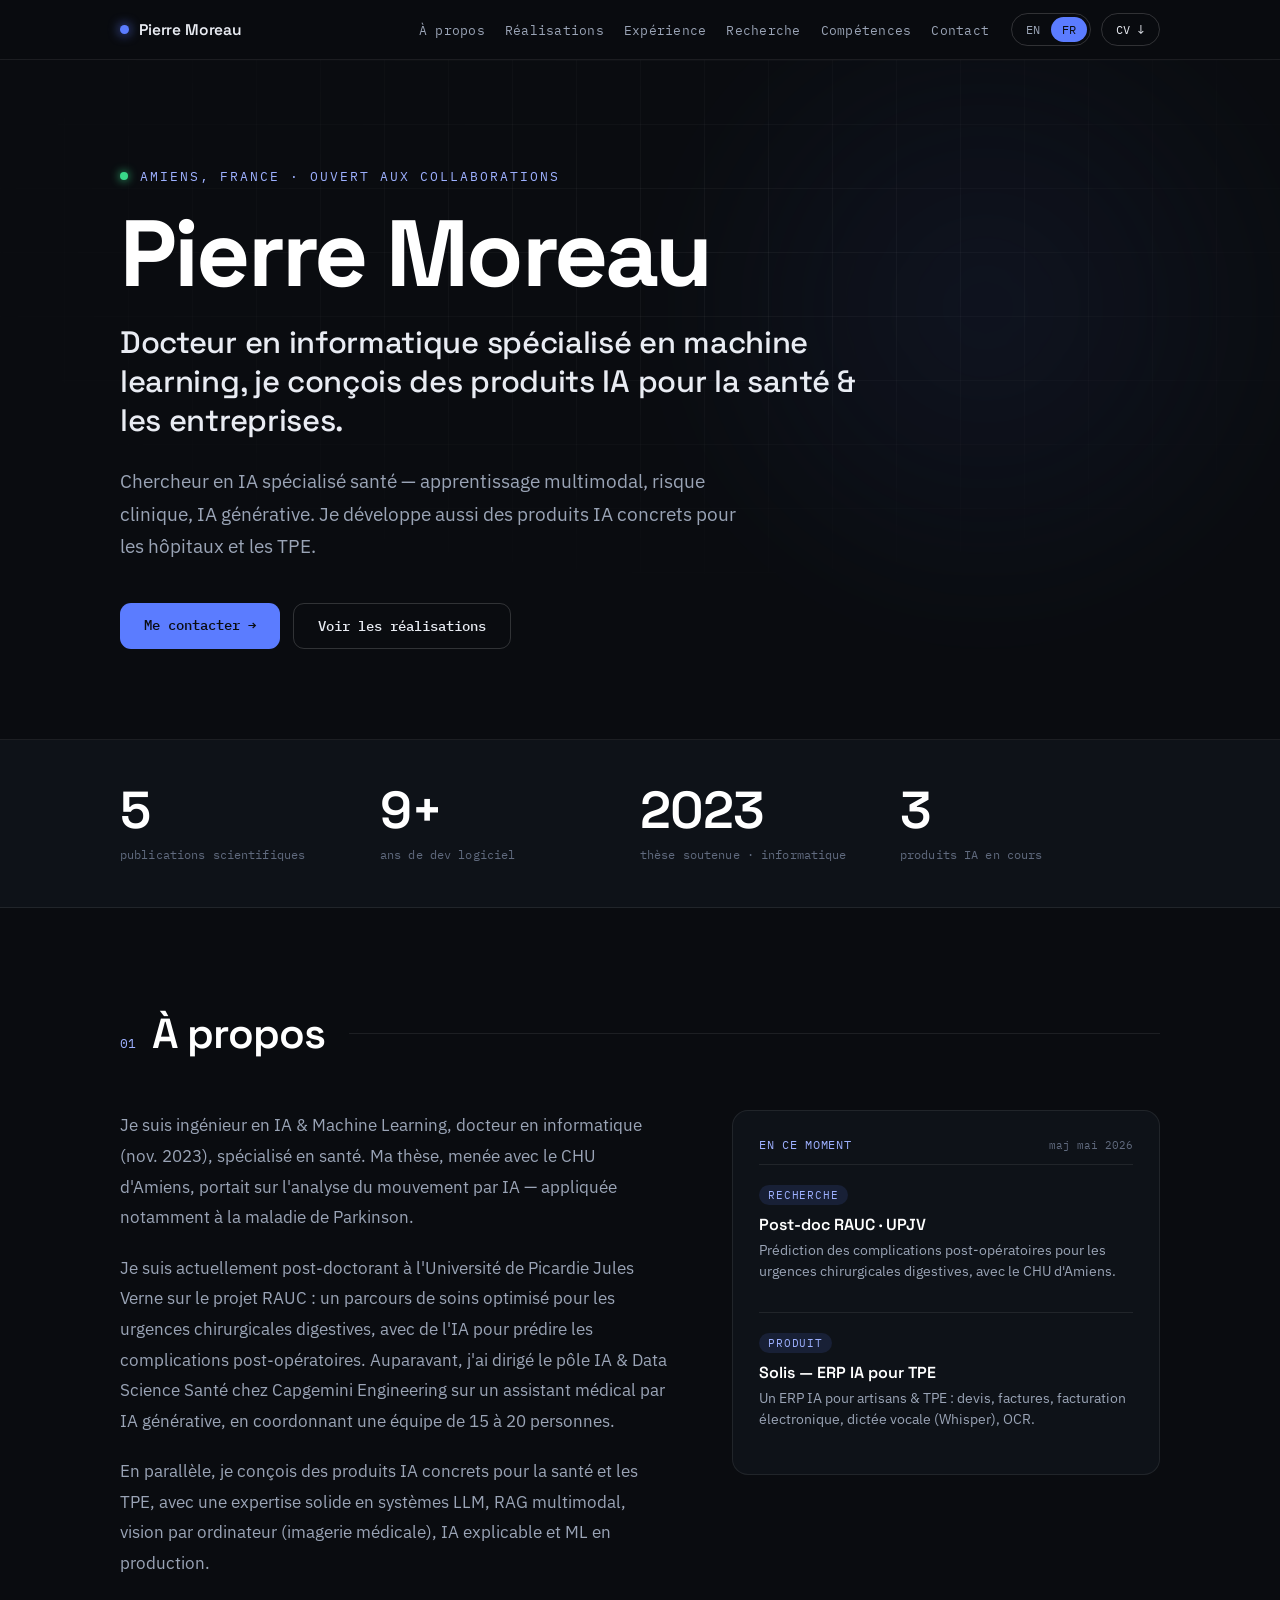
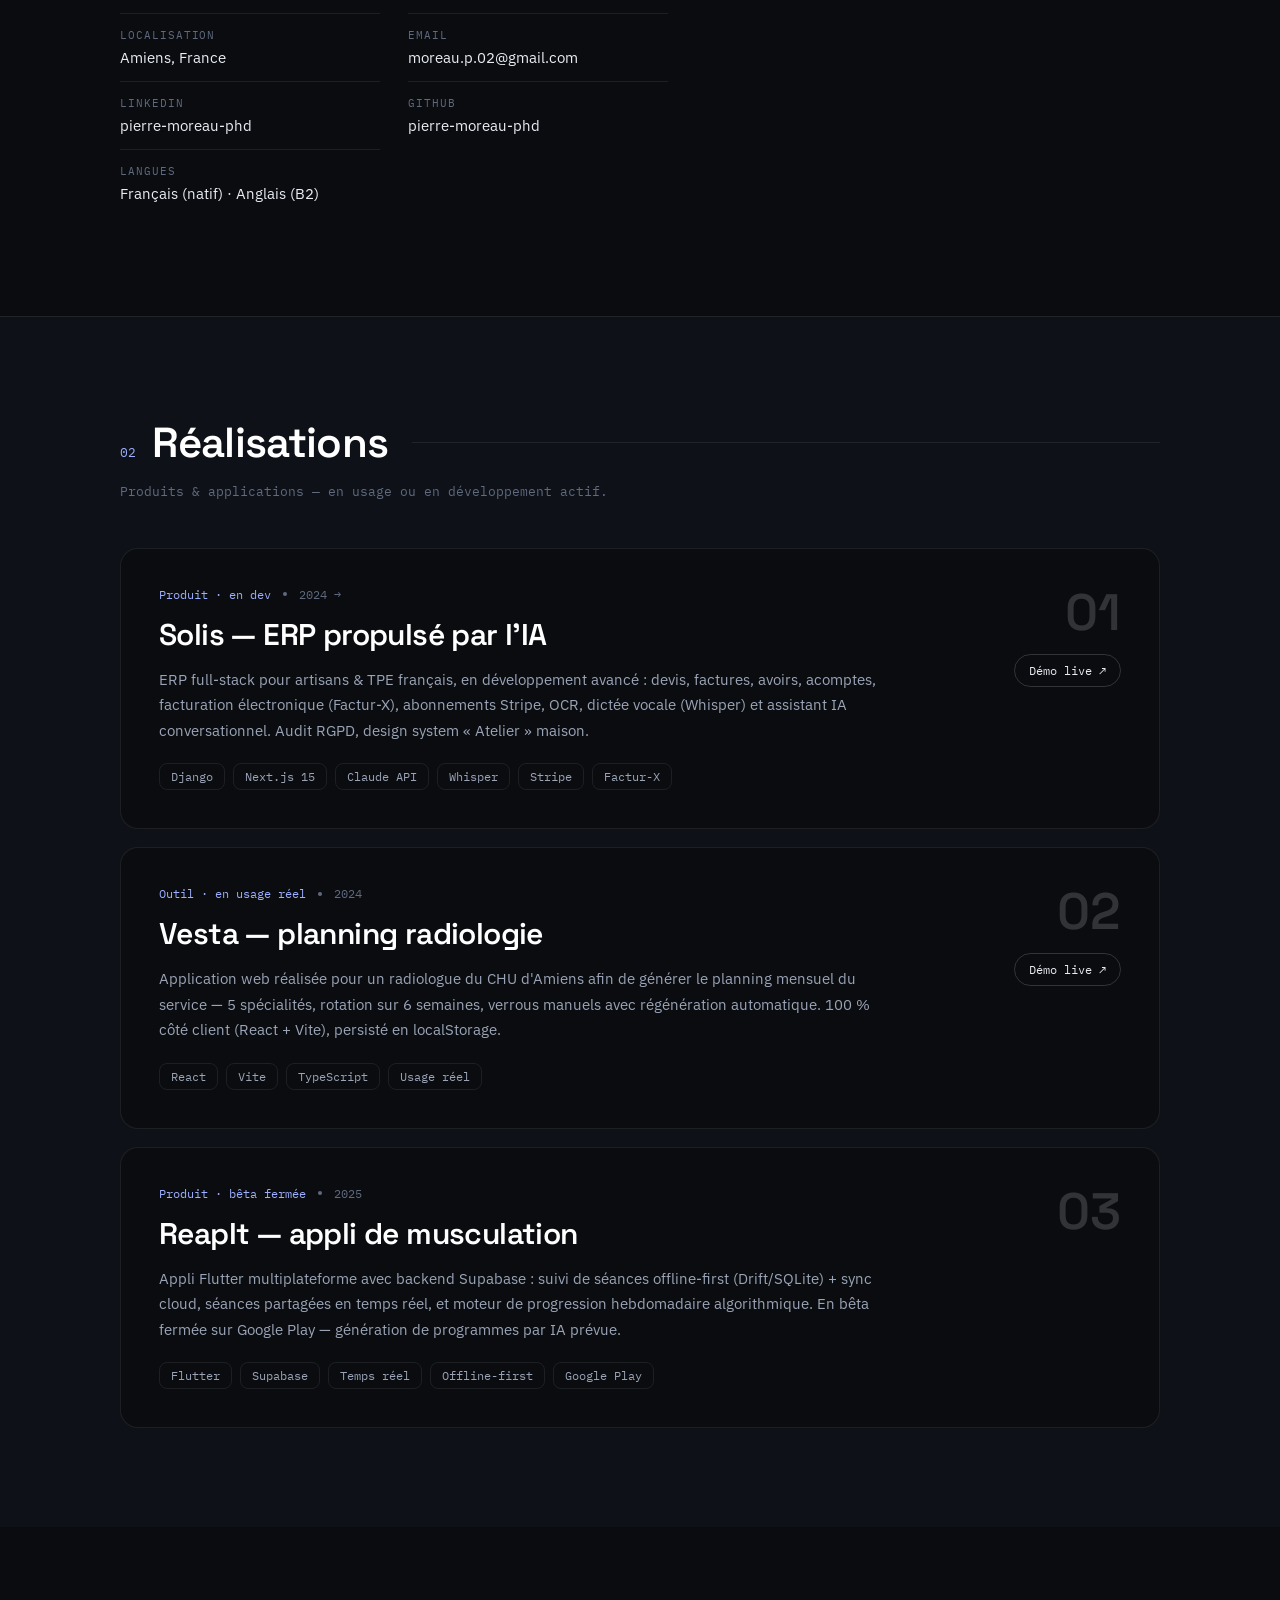
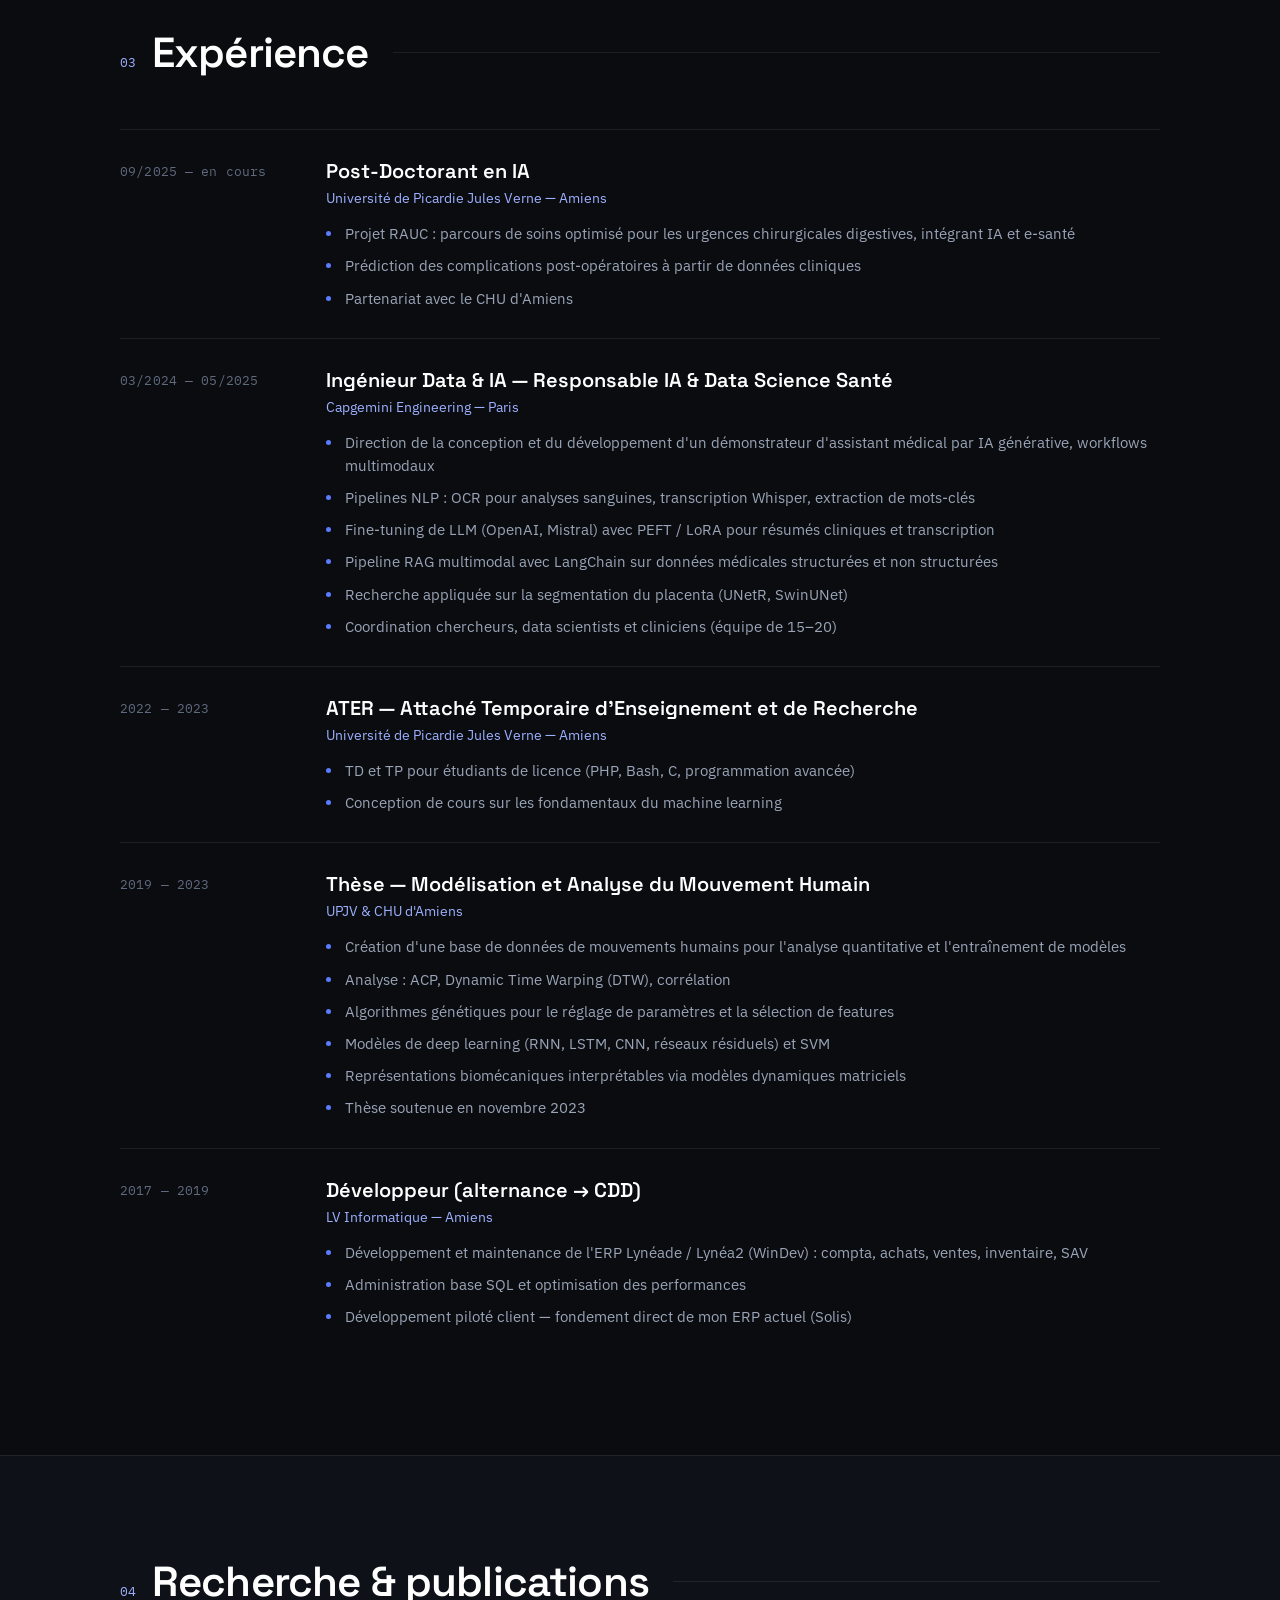
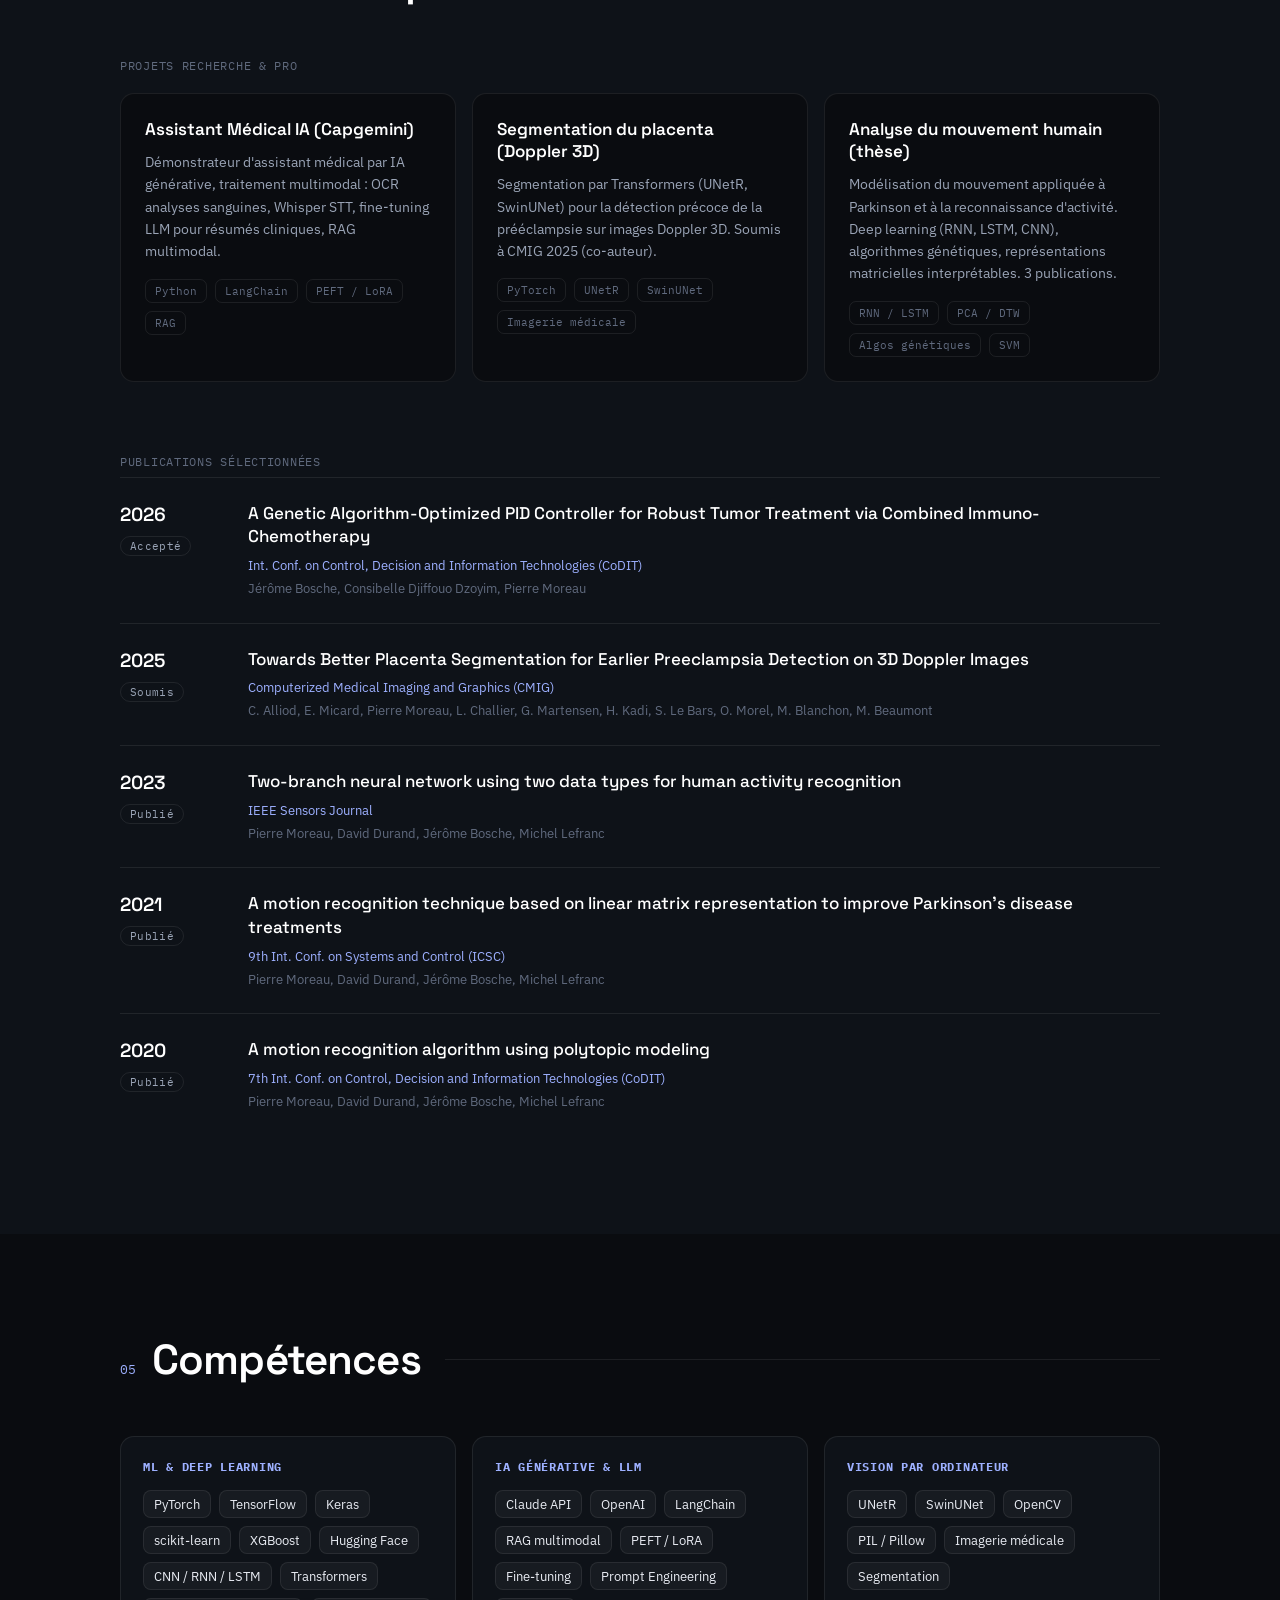
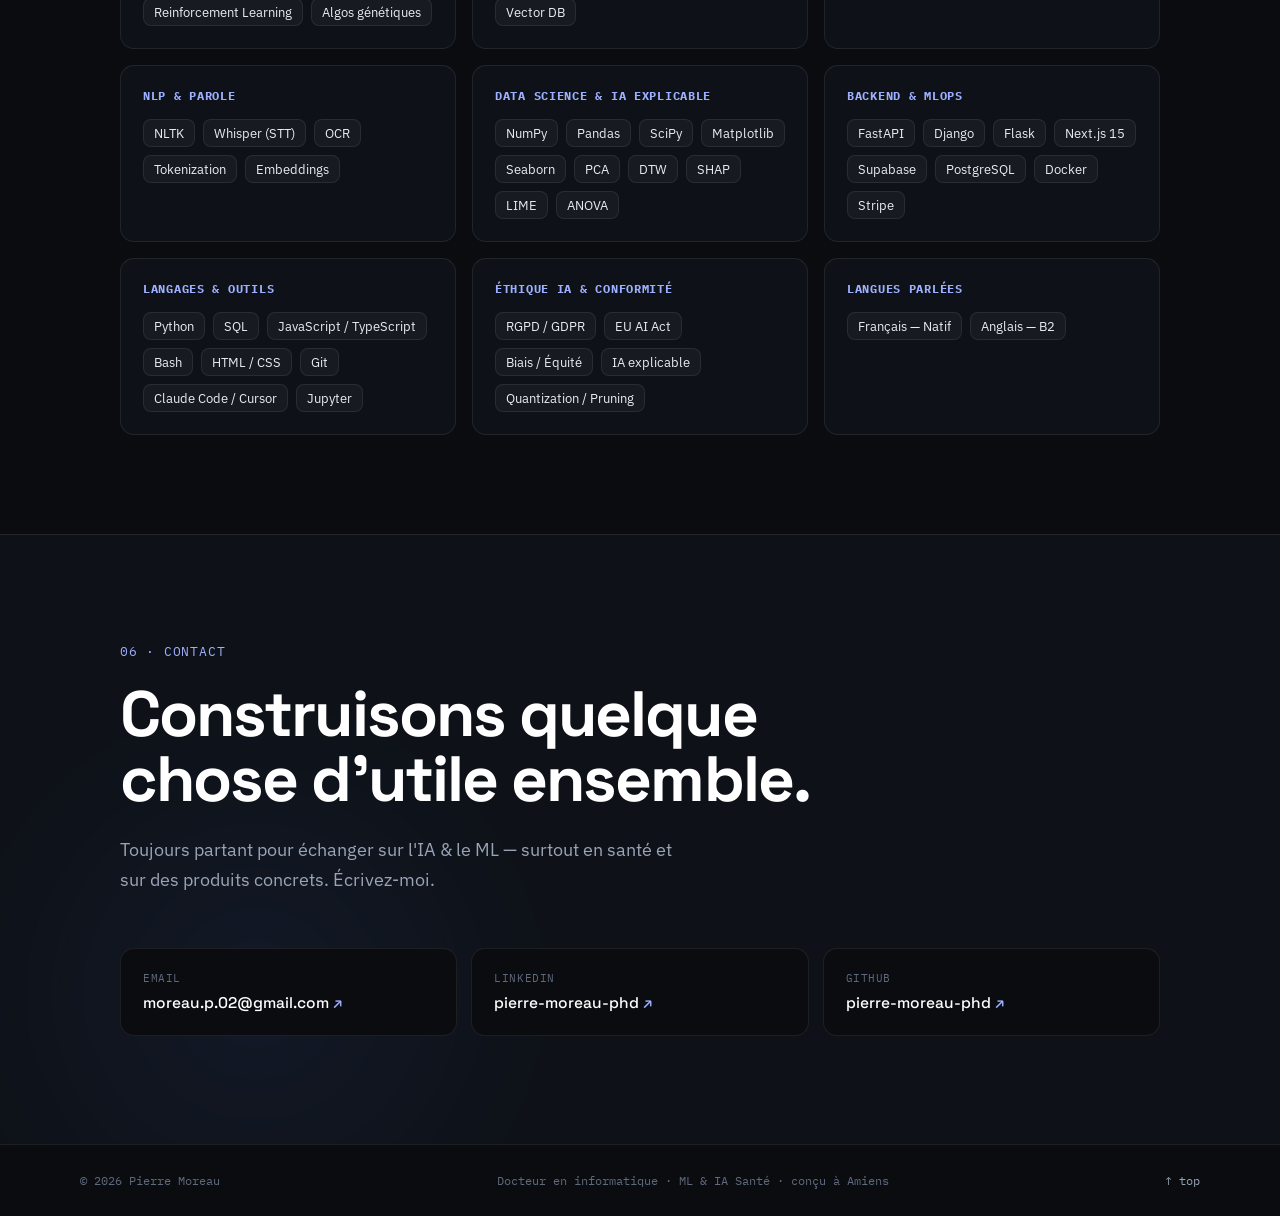
==== index-fr.html @ 06c0c7b8 "ReapIt : cadrage honnête (pas de LLM livré) + vraie stack - Site + CV : retrait de « génère des prog" ====
<!DOCTYPE html>
<html lang="fr">
<head>
  <meta charset="UTF-8">
  <meta name="viewport" content="width=device-width, initial-scale=1.0">
  <title>Pierre Moreau — Docteur en informatique (ML) · Ingénieur IA Santé</title>

  <!-- SEO -->
  <meta name="description" content="Docteur en informatique (2023) spécialisé en machine learning, chercheur IA orienté santé. Post-doc à l&#39;UPJV (projet RAUC) : IA générative, imagerie médicale, systèmes LLM/RAG pour la santé.">
  <meta name="author" content="Pierre Moreau">
  <meta name="keywords" content="Pierre Moreau, machine learning, ingénieur IA, IA santé, LLM, RAG, vision par ordinateur, imagerie médicale, Amiens">
  <meta name="robots" content="index, follow">
  <link rel="canonical" href="https://pierremoreau.myddns.me/index-fr.html">

  <!-- i18n alternates -->
  <link rel="alternate" hreflang="en" href="https://pierremoreau.myddns.me/index.html">
  <link rel="alternate" hreflang="fr" href="https://pierremoreau.myddns.me/index-fr.html">
  <link rel="alternate" hreflang="x-default" href="https://pierremoreau.myddns.me/">

  <!-- Schema.org Person -->
  <script type="application/ld+json">
{
  "@context": "https://schema.org",
  "@type": "Person",
  "name": "Pierre Moreau",
  "givenName": "Pierre",
  "familyName": "Moreau",
  "jobTitle": "Ingénieur IA Santé, Docteur en informatique spécialisé en Machine Learning",
  "description": "Chercheur IA, docteur en informatique spécialisé en machine learning et en santé. Post-doctorant à l'UPJV (projet RAUC).",
  "url": "https://pierremoreau.myddns.me/",
  "email": "mailto:moreau.p.02@gmail.com",
  "telephone": "+33611805832",
  "image": "https://pierremoreau.myddns.me/og-image.png",
  "address": {
    "@type": "PostalAddress",
    "addressLocality": "Amiens",
    "addressCountry": "FR"
  },
  "alumniOf": {
    "@type": "CollegeOrUniversity",
    "name": "Université de Picardie Jules Verne",
    "url": "https://www.u-picardie.fr/"
  },
  "worksFor": {
    "@type": "Organization",
    "name": "Université de Picardie Jules Verne"
  },
  "sameAs": [
    "https://www.linkedin.com/in/pierre-moreau-phd/",
    "https://github.com/pierre-moreau-phd"
  ],
  "knowsAbout": [
    "Machine Learning",
    "Deep Learning",
    "IA générative",
    "Large Language Models",
    "Retrieval-Augmented Generation",
    "IA santé",
    "Imagerie médicale",
    "Vision par ordinateur",
    "Whisper Speech-to-Text",
    "IA explicable"
  ],
  "knowsLanguage": [
    {
      "@type": "Language",
      "name": "Français",
      "alternateName": "fr"
    },
    {
      "@type": "Language",
      "name": "Anglais",
      "alternateName": "en"
    }
  ]
}
  </script>

  <!-- Open Graph -->
  <meta property="og:type" content="website">
  <meta property="og:url" content="https://pierremoreau.myddns.me/index-fr.html">
  <meta property="og:title" content="Pierre Moreau — Docteur en informatique (ML) · Ingénieur IA Santé">
  <meta property="og:description" content="Chercheur IA spécialisé en santé — apprentissage multimodal, IA générative et imagerie médicale.">
  <meta property="og:image" content="https://pierremoreau.myddns.me/og-image.png">
  <meta property="og:image:width" content="1200">
  <meta property="og:image:height" content="630">
  <meta property="og:image:alt" content="Pierre Moreau — Docteur en informatique (ML) · Ingénieur IA Santé">
  <meta property="og:locale" content="fr_FR">
  <meta property="og:locale:alternate" content="en_US">

  <!-- Twitter -->
  <meta name="twitter:card" content="summary_large_image">
  <meta name="twitter:title" content="Pierre Moreau — Docteur en informatique (ML) · Ingénieur IA Santé">
  <meta name="twitter:description" content="Chercheur IA spécialisé en santé — IA générative et imagerie médicale.">
  <meta name="twitter:image" content="https://pierremoreau.myddns.me/og-image.png">
  <meta name="twitter:image:alt" content="Pierre Moreau — Docteur en informatique (ML) · Ingénieur IA Santé">

  <!-- Theme color -->
  <meta name="theme-color" content="#0a0c10">

  <!-- Favicon -->
  <link rel="icon" type="image/svg+xml" href="favicon.svg">
  <link rel="icon" type="image/x-icon" href="favicon.ico">
  <link rel="apple-touch-icon" href="apple-touch-icon.png">

  <!-- Fonts -->
  <link rel="preconnect" href="https://fonts.googleapis.com">
  <link rel="preconnect" href="https://fonts.gstatic.com" crossorigin>
  <link href="https://fonts.googleapis.com/css2?family=Space+Grotesk:wght@500;600;700&family=IBM+Plex+Sans:wght@400;500;600&family=IBM+Plex+Mono:wght@400;500&display=swap" rel="stylesheet">

  <!-- Styles & script -->
  <link rel="stylesheet" href="styles.css">
  <script src="script.js" defer></script>
  <noscript><style>[data-reveal]{opacity:1;transform:none}</style></noscript>
</head>
<body>
<header class="site-header" id="top">
  <nav class="nav">
    <a href="#top" class="nav-brand"><span class="nav-dot" aria-hidden="true"></span>Pierre Moreau</a>
    <div class="nav-right">
      <div class="nav-links"><a href="#about" class="nav-link" data-nav="about">À propos</a><a href="#work" class="nav-link" data-nav="work">Réalisations</a><a href="#experience" class="nav-link" data-nav="experience">Expérience</a><a href="#research" class="nav-link" data-nav="research">Recherche</a><a href="#skills" class="nav-link" data-nav="skills">Compétences</a><a href="#contact" class="nav-link" data-nav="contact">Contact</a></div>
      <div class="nav-tools">
        <div class="lang-pill" role="group" aria-label="Language">
          <a class="lang-btn" href="index.html" hreflang="en">EN</a>
          <a class="lang-btn is-active" href="index-fr.html" hreflang="fr">FR</a>
        </div>
        <a class="cv-btn" href="Pierre_Moreau_CV_FR.pdf" download>CV <span aria-hidden="true">↓</span></a>
      </div>
    </div>
  </nav>
</header>

<section id="home" class="hero">
  <div class="hero-glow" aria-hidden="true"></div>
  <div class="grid-bg" aria-hidden="true"></div>
  <div class="hero-inner">
    <div class="hero-content">
      <div class="hero-status" data-reveal data-reveal-delay="0"><span class="status-dot" aria-hidden="true"></span>Amiens, France · ouvert aux collaborations</div>
      <h1 class="hero-name" data-reveal data-reveal-delay="70">Pierre Moreau</h1>
      <p class="hero-role" data-reveal data-reveal-delay="140">Docteur en informatique spécialisé en machine learning, je conçois des produits IA pour la santé &amp; les entreprises.</p>
      <p class="hero-tagline" data-reveal data-reveal-delay="210">Chercheur en IA spécialisé santé — apprentissage multimodal, risque clinique, IA générative. Je développe aussi des produits IA concrets pour les hôpitaux et les TPE.</p>
      <div class="hero-actions" data-reveal data-reveal-delay="280">
        <a href="#contact" class="btn-primary">Me contacter →</a>
        <a href="#work" class="btn-ghost">Voir les réalisations</a>
      </div>
    </div>
  </div>
</section>

<section class="metrics">
  <div class="metrics-inner">
    <div class="metric" data-reveal>
      <div class="metric-value" data-count="5">5</div>
      <div class="metric-label">publications scientifiques</div>
    </div><div class="metric" data-reveal>
      <div class="metric-value" data-count="9">9+</div>
      <div class="metric-label">ans de dev logiciel</div>
    </div><div class="metric" data-reveal>
      <div class="metric-value" data-count="2023">2023</div>
      <div class="metric-label">thèse soutenue · informatique</div>
    </div><div class="metric" data-reveal>
      <div class="metric-value" data-count="3">3</div>
      <div class="metric-label">produits IA en cours</div>
    </div>
  </div>
</section>

<section id="about" class="section">
  <div class="section-head" data-reveal>
    <span class="section-num">01</span>
    <h2 class="section-title">À propos</h2>
    <span class="section-rule" aria-hidden="true"></span>
  </div>
  <div class="about-cols">
    <div class="about-main">
      <div class="about-lead" data-reveal>
        <p>Je suis ingénieur en IA &amp; Machine Learning, docteur en informatique (nov. 2023), spécialisé en santé. Ma thèse, menée avec le CHU d&#39;Amiens, portait sur l&#39;analyse du mouvement par IA — appliquée notamment à la maladie de Parkinson.</p><p>Je suis actuellement post-doctorant à l&#39;Université de Picardie Jules Verne sur le projet RAUC : un parcours de soins optimisé pour les urgences chirurgicales digestives, avec de l&#39;IA pour prédire les complications post-opératoires. Auparavant, j&#39;ai dirigé le pôle IA &amp; Data Science Santé chez Capgemini Engineering sur un assistant médical par IA générative, en coordonnant une équipe de 15 à 20 personnes.</p><p>En parallèle, je conçois des produits IA concrets pour la santé et les TPE, avec une expertise solide en systèmes LLM, RAG multimodal, vision par ordinateur (imagerie médicale), IA explicable et ML en production.</p>
      </div>
      <div class="about-facts" data-reveal>
        <div class="fact"><div class="fact-k">Localisation</div><div class="fact-v">Amiens, France</div></div><div class="fact"><div class="fact-k">Email</div><div class="fact-v">moreau.p.02@gmail.com</div></div><div class="fact"><div class="fact-k">LinkedIn</div><div class="fact-v">pierre-moreau-phd</div></div><div class="fact"><div class="fact-k">GitHub</div><div class="fact-v">pierre-moreau-phd</div></div><div class="fact"><div class="fact-k">Langues</div><div class="fact-v">Français (natif) · Anglais (B2)</div></div>
      </div>
    </div>
    <div class="about-side" data-reveal>
      <div class="now-card">
        <div class="now-head">
          <span class="now-head-title">En ce moment</span>
          <span class="now-updated">maj mai 2026</span>
        </div>
        <div class="now-item">
          <span class="now-tag">recherche</span>
          <div class="now-item-title">Post-doc RAUC · UPJV</div>
          <div class="now-desc">Prédiction des complications post-opératoires pour les urgences chirurgicales digestives, avec le CHU d&#39;Amiens.</div>
        </div><div class="now-item">
          <span class="now-tag">produit</span>
          <div class="now-item-title">Solis — ERP IA pour TPE</div>
          <div class="now-desc">Un ERP IA pour artisans &amp; TPE : devis, factures, facturation électronique, dictée vocale (Whisper), OCR.</div>
        </div>
      </div>
    </div>
  </div>
</section>

<div class="band">
  <section id="work" class="section">
    <div class="section-head tight" data-reveal>
    <span class="section-num">02</span>
    <h2 class="section-title">Réalisations</h2>
    <span class="section-rule" aria-hidden="true"></span>
  </div>
    <p class="section-sub" data-reveal>Produits &amp; applications — en usage ou en développement actif.</p>
    <div class="work-list">
      <article class="work-card" data-reveal>
        <div class="work-card-row">
          <div class="work-card-main">
            <div class="work-meta">
              <span class="work-kind">Produit · en dev</span>
              <span class="dot-sep" aria-hidden="true"></span>
              <span class="work-year">2024 →</span>
            </div>
            <h3 class="work-name">Solis — ERP propulsé par l&#39;IA</h3>
            <p class="work-desc">ERP full-stack pour artisans &amp; TPE français, en développement avancé : devis, factures, avoirs, acomptes, facturation électronique (Factur-X), abonnements Stripe, OCR, dictée vocale (Whisper) et assistant IA conversationnel. Audit RGPD, design system « Atelier » maison.</p>
            <div class="tags"><span class="tag">Django</span><span class="tag">Next.js 15</span><span class="tag">Claude API</span><span class="tag">Whisper</span><span class="tag">Stripe</span><span class="tag">Factur-X</span></div>
          </div>
          <div class="work-card-side">
            <span class="work-no" aria-hidden="true">01</span>
            <a class="link-pill" href="https://noovate.ddns.net/" target="_blank" rel="noopener">Démo live ↗</a>
          </div>
        </div>
      </article><article class="work-card" data-reveal>
        <div class="work-card-row">
          <div class="work-card-main">
            <div class="work-meta">
              <span class="work-kind">Outil · en usage réel</span>
              <span class="dot-sep" aria-hidden="true"></span>
              <span class="work-year">2024</span>
            </div>
            <h3 class="work-name">Vesta — planning radiologie</h3>
            <p class="work-desc">Application web réalisée pour un radiologue du CHU d&#39;Amiens afin de générer le planning mensuel du service — 5 spécialités, rotation sur 6 semaines, verrous manuels avec régénération automatique. 100 % côté client (React + Vite), persisté en localStorage.</p>
            <div class="tags"><span class="tag">React</span><span class="tag">Vite</span><span class="tag">TypeScript</span><span class="tag">Usage réel</span></div>
          </div>
          <div class="work-card-side">
            <span class="work-no" aria-hidden="true">02</span>
            <a class="link-pill" href="https://pierre-moreau-phd.github.io/Vesta/" target="_blank" rel="noopener">Démo live ↗</a>
          </div>
        </div>
      </article><article class="work-card" data-reveal>
        <div class="work-card-row">
          <div class="work-card-main">
            <div class="work-meta">
              <span class="work-kind">Produit · bêta fermée</span>
              <span class="dot-sep" aria-hidden="true"></span>
              <span class="work-year">2025</span>
            </div>
            <h3 class="work-name">ReapIt — appli de musculation</h3>
            <p class="work-desc">Appli Flutter multiplateforme avec backend Supabase : suivi de séances offline-first (Drift/SQLite) + sync cloud, séances partagées en temps réel, et moteur de progression hebdomadaire algorithmique. En bêta fermée sur Google Play — génération de programmes par IA prévue.</p>
            <div class="tags"><span class="tag">Flutter</span><span class="tag">Supabase</span><span class="tag">Temps réel</span><span class="tag">Offline-first</span><span class="tag">Google Play</span></div>
          </div>
          <div class="work-card-side">
            <span class="work-no" aria-hidden="true">03</span>
            
          </div>
        </div>
      </article>
    </div>
  </section>
</div>

<section id="experience" class="section">
  <div class="section-head" data-reveal>
    <span class="section-num">03</span>
    <h2 class="section-title">Expérience</h2>
    <span class="section-rule" aria-hidden="true"></span>
  </div>
  <div class="exp-row" data-reveal>
    <div class="exp-date">09/2025 — en cours</div>
    <div>
      <h3 class="exp-role">Post-Doctorant en IA</h3>
      <div class="exp-org">Université de Picardie Jules Verne — Amiens</div>
      <ul class="exp-bullets"><li>Projet RAUC : parcours de soins optimisé pour les urgences chirurgicales digestives, intégrant IA et e-santé</li><li>Prédiction des complications post-opératoires à partir de données cliniques</li><li>Partenariat avec le CHU d&#39;Amiens</li></ul>
    </div>
  </div><div class="exp-row" data-reveal>
    <div class="exp-date">03/2024 — 05/2025</div>
    <div>
      <h3 class="exp-role">Ingénieur Data &amp; IA — Responsable IA &amp; Data Science Santé</h3>
      <div class="exp-org">Capgemini Engineering — Paris</div>
      <ul class="exp-bullets"><li>Direction de la conception et du développement d&#39;un démonstrateur d&#39;assistant médical par IA générative, workflows multimodaux</li><li>Pipelines NLP : OCR pour analyses sanguines, transcription Whisper, extraction de mots-clés</li><li>Fine-tuning de LLM (OpenAI, Mistral) avec PEFT / LoRA pour résumés cliniques et transcription</li><li>Pipeline RAG multimodal avec LangChain sur données médicales structurées et non structurées</li><li>Recherche appliquée sur la segmentation du placenta (UNetR, SwinUNet)</li><li>Coordination chercheurs, data scientists et cliniciens (équipe de 15–20)</li></ul>
    </div>
  </div><div class="exp-row" data-reveal>
    <div class="exp-date">2022 — 2023</div>
    <div>
      <h3 class="exp-role">ATER — Attaché Temporaire d&#39;Enseignement et de Recherche</h3>
      <div class="exp-org">Université de Picardie Jules Verne — Amiens</div>
      <ul class="exp-bullets"><li>TD et TP pour étudiants de licence (PHP, Bash, C, programmation avancée)</li><li>Conception de cours sur les fondamentaux du machine learning</li></ul>
    </div>
  </div><div class="exp-row" data-reveal>
    <div class="exp-date">2019 — 2023</div>
    <div>
      <h3 class="exp-role">Thèse — Modélisation et Analyse du Mouvement Humain</h3>
      <div class="exp-org">UPJV &amp; CHU d&#39;Amiens</div>
      <ul class="exp-bullets"><li>Création d&#39;une base de données de mouvements humains pour l&#39;analyse quantitative et l&#39;entraînement de modèles</li><li>Analyse : ACP, Dynamic Time Warping (DTW), corrélation</li><li>Algorithmes génétiques pour le réglage de paramètres et la sélection de features</li><li>Modèles de deep learning (RNN, LSTM, CNN, réseaux résiduels) et SVM</li><li>Représentations biomécaniques interprétables via modèles dynamiques matriciels</li><li>Thèse soutenue en novembre 2023</li></ul>
    </div>
  </div><div class="exp-row" data-reveal>
    <div class="exp-date">2017 — 2019</div>
    <div>
      <h3 class="exp-role">Développeur (alternance → CDD)</h3>
      <div class="exp-org">LV Informatique — Amiens</div>
      <ul class="exp-bullets"><li>Développement et maintenance de l&#39;ERP Lynéade / Lynéa2 (WinDev) : compta, achats, ventes, inventaire, SAV</li><li>Administration base SQL et optimisation des performances</li><li>Développement piloté client — fondement direct de mon ERP actuel (Solis)</li></ul>
    </div>
  </div>
</section>

<div class="band">
  <section id="research" class="section">
    <div class="section-head" data-reveal>
    <span class="section-num">04</span>
    <h2 class="section-title">Recherche &amp; publications</h2>
    <span class="section-rule" aria-hidden="true"></span>
  </div>
    <div class="subhead" data-reveal>Projets recherche &amp; pro</div>
    <div class="proj-grid">
      <article class="proj-card" data-reveal>
        <h3 class="proj-name">Assistant Médical IA (Capgemini)</h3>
        <p class="proj-desc">Démonstrateur d&#39;assistant médical par IA générative, traitement multimodal : OCR analyses sanguines, Whisper STT, fine-tuning LLM pour résumés cliniques, RAG multimodal.</p>
        <div class="tags"><span class="tag sm">Python</span><span class="tag sm">LangChain</span><span class="tag sm">PEFT / LoRA</span><span class="tag sm">RAG</span></div>
      </article><article class="proj-card" data-reveal>
        <h3 class="proj-name">Segmentation du placenta (Doppler 3D)</h3>
        <p class="proj-desc">Segmentation par Transformers (UNetR, SwinUNet) pour la détection précoce de la prééclampsie sur images Doppler 3D. Soumis à CMIG 2025 (co-auteur).</p>
        <div class="tags"><span class="tag sm">PyTorch</span><span class="tag sm">UNetR</span><span class="tag sm">SwinUNet</span><span class="tag sm">Imagerie médicale</span></div>
      </article><article class="proj-card" data-reveal>
        <h3 class="proj-name">Analyse du mouvement humain (thèse)</h3>
        <p class="proj-desc">Modélisation du mouvement appliquée à Parkinson et à la reconnaissance d&#39;activité. Deep learning (RNN, LSTM, CNN), algorithmes génétiques, représentations matricielles interprétables. 3 publications.</p>
        <div class="tags"><span class="tag sm">RNN / LSTM</span><span class="tag sm">PCA / DTW</span><span class="tag sm">Algos génétiques</span><span class="tag sm">SVM</span></div>
      </article>
    </div>
    <div class="subhead pubs" data-reveal>Publications sélectionnées</div>
    <article class="pub-row" data-reveal>
      <div class="pub-meta">
        <span class="pub-year">2026</span>
        <span class="pub-status">Accepté</span>
      </div>
      <div>
        <h3 class="pub-title">A Genetic Algorithm-Optimized PID Controller for Robust Tumor Treatment via Combined Immuno-Chemotherapy</h3>
        <div class="pub-venue">Int. Conf. on Control, Decision and Information Technologies (CoDIT)</div>
        <div class="pub-authors">Jérôme Bosche, Consibelle Djiffouo Dzoyim, Pierre Moreau</div>
      </div>
    </article><article class="pub-row" data-reveal>
      <div class="pub-meta">
        <span class="pub-year">2025</span>
        <span class="pub-status">Soumis</span>
      </div>
      <div>
        <h3 class="pub-title">Towards Better Placenta Segmentation for Earlier Preeclampsia Detection on 3D Doppler Images</h3>
        <div class="pub-venue">Computerized Medical Imaging and Graphics (CMIG)</div>
        <div class="pub-authors">C. Alliod, E. Micard, Pierre Moreau, L. Challier, G. Martensen, H. Kadi, S. Le Bars, O. Morel, M. Blanchon, M. Beaumont</div>
      </div>
    </article><article class="pub-row" data-reveal>
      <div class="pub-meta">
        <span class="pub-year">2023</span>
        <span class="pub-status">Publié</span>
      </div>
      <div>
        <h3 class="pub-title">Two-branch neural network using two data types for human activity recognition</h3>
        <div class="pub-venue">IEEE Sensors Journal</div>
        <div class="pub-authors">Pierre Moreau, David Durand, Jérôme Bosche, Michel Lefranc</div>
      </div>
    </article><article class="pub-row" data-reveal>
      <div class="pub-meta">
        <span class="pub-year">2021</span>
        <span class="pub-status">Publié</span>
      </div>
      <div>
        <h3 class="pub-title">A motion recognition technique based on linear matrix representation to improve Parkinson&#39;s disease treatments</h3>
        <div class="pub-venue">9th Int. Conf. on Systems and Control (ICSC)</div>
        <div class="pub-authors">Pierre Moreau, David Durand, Jérôme Bosche, Michel Lefranc</div>
      </div>
    </article><article class="pub-row" data-reveal>
      <div class="pub-meta">
        <span class="pub-year">2020</span>
        <span class="pub-status">Publié</span>
      </div>
      <div>
        <h3 class="pub-title">A motion recognition algorithm using polytopic modeling</h3>
        <div class="pub-venue">7th Int. Conf. on Control, Decision and Information Technologies (CoDIT)</div>
        <div class="pub-authors">Pierre Moreau, David Durand, Jérôme Bosche, Michel Lefranc</div>
      </div>
    </article>
  </section>
</div>

<section id="skills" class="section">
  <div class="section-head" data-reveal>
    <span class="section-num">05</span>
    <h2 class="section-title">Compétences</h2>
    <span class="section-rule" aria-hidden="true"></span>
  </div>
  <div class="skills-grid">
    <div class="skill-group" data-reveal>
      <h3 class="skill-label">ML &amp; Deep Learning</h3>
      <div class="chips"><span class="chip">PyTorch</span><span class="chip">TensorFlow</span><span class="chip">Keras</span><span class="chip">scikit-learn</span><span class="chip">XGBoost</span><span class="chip">Hugging Face</span><span class="chip">CNN / RNN / LSTM</span><span class="chip">Transformers</span><span class="chip">Reinforcement Learning</span><span class="chip">Algos génétiques</span></div>
    </div><div class="skill-group" data-reveal>
      <h3 class="skill-label">IA générative &amp; LLM</h3>
      <div class="chips"><span class="chip">Claude API</span><span class="chip">OpenAI</span><span class="chip">LangChain</span><span class="chip">RAG multimodal</span><span class="chip">PEFT / LoRA</span><span class="chip">Fine-tuning</span><span class="chip">Prompt Engineering</span><span class="chip">Vector DB</span></div>
    </div><div class="skill-group" data-reveal>
      <h3 class="skill-label">Vision par ordinateur</h3>
      <div class="chips"><span class="chip">UNetR</span><span class="chip">SwinUNet</span><span class="chip">OpenCV</span><span class="chip">PIL / Pillow</span><span class="chip">Imagerie médicale</span><span class="chip">Segmentation</span></div>
    </div><div class="skill-group" data-reveal>
      <h3 class="skill-label">NLP &amp; Parole</h3>
      <div class="chips"><span class="chip">NLTK</span><span class="chip">Whisper (STT)</span><span class="chip">OCR</span><span class="chip">Tokenization</span><span class="chip">Embeddings</span></div>
    </div><div class="skill-group" data-reveal>
      <h3 class="skill-label">Data Science &amp; IA explicable</h3>
      <div class="chips"><span class="chip">NumPy</span><span class="chip">Pandas</span><span class="chip">SciPy</span><span class="chip">Matplotlib</span><span class="chip">Seaborn</span><span class="chip">PCA</span><span class="chip">DTW</span><span class="chip">SHAP</span><span class="chip">LIME</span><span class="chip">ANOVA</span></div>
    </div><div class="skill-group" data-reveal>
      <h3 class="skill-label">Backend &amp; MLOps</h3>
      <div class="chips"><span class="chip">FastAPI</span><span class="chip">Django</span><span class="chip">Flask</span><span class="chip">Next.js 15</span><span class="chip">Supabase</span><span class="chip">PostgreSQL</span><span class="chip">Docker</span><span class="chip">Stripe</span></div>
    </div><div class="skill-group" data-reveal>
      <h3 class="skill-label">Langages &amp; Outils</h3>
      <div class="chips"><span class="chip">Python</span><span class="chip">SQL</span><span class="chip">JavaScript / TypeScript</span><span class="chip">Bash</span><span class="chip">HTML / CSS</span><span class="chip">Git</span><span class="chip">Claude Code / Cursor</span><span class="chip">Jupyter</span></div>
    </div><div class="skill-group" data-reveal>
      <h3 class="skill-label">Éthique IA &amp; Conformité</h3>
      <div class="chips"><span class="chip">RGPD / GDPR</span><span class="chip">EU AI Act</span><span class="chip">Biais / Équité</span><span class="chip">IA explicable</span><span class="chip">Quantization / Pruning</span></div>
    </div><div class="skill-group" data-reveal>
      <h3 class="skill-label">Langues parlées</h3>
      <div class="chips"><span class="chip">Français — Natif</span><span class="chip">Anglais — B2</span></div>
    </div>
  </div>
</section>

<section id="contact" class="contact">
  <div class="contact-glow" aria-hidden="true"></div>
  <div class="contact-inner">
    <div class="contact-eyebrow" data-reveal>06 · Contact</div>
    <h2 class="contact-big" data-reveal>Construisons quelque chose d&#39;utile ensemble.</h2>
    <p class="contact-lead" data-reveal>Toujours partant pour échanger sur l&#39;IA &amp; le ML — surtout en santé et sur des produits concrets. Écrivez-moi.</p>
    <div class="contact-grid">
      <a class="contact-card" data-reveal href="mailto:moreau.p.02@gmail.com">
        <span class="contact-card-label">Email</span>
        <span class="contact-card-value">moreau.p.02@gmail.com <span aria-hidden="true">↗</span></span>
      </a><a class="contact-card" data-reveal href="https://www.linkedin.com/in/pierre-moreau-phd/" target="_blank" rel="noopener">
        <span class="contact-card-label">LinkedIn</span>
        <span class="contact-card-value">pierre-moreau-phd <span aria-hidden="true">↗</span></span>
      </a><a class="contact-card" data-reveal href="https://github.com/pierre-moreau-phd" target="_blank" rel="noopener">
        <span class="contact-card-label">GitHub</span>
        <span class="contact-card-value">pierre-moreau-phd <span aria-hidden="true">↗</span></span>
      </a>
    </div>
  </div>
</section>

<footer class="site-footer">
  <div class="footer-inner">
    <span class="footer-item">© 2026 Pierre Moreau</span>
    <span class="footer-item">Docteur en informatique · ML &amp; IA Santé · conçu à Amiens</span>
    <a href="#top" class="footer-top">↑ top</a>
  </div>
</footer>
</body>
</html>
---- styles.css ----
/* ============================================================
   Pierre Moreau — portfolio (dark editorial design)
   Le contenu est généré par build.js. Éditer build.js puis
   lancer `node build.js` pour régénérer index.html / index-fr.html.
   ============================================================ */

:root {
  --bg: #0a0c10;
  --bg-1: #0e1218;
  --bg-2: #141a26;
  --line: rgba(255, 255, 255, .08);
  --line-2: rgba(255, 255, 255, .16);
  --tx: #e9ecf3;
  --tx-dim: #9aa4b6;
  --tx-mute: #606a7e;
  --accent: #5b7cff;
  --accent-2: #9db0ff;
  --accent-soft: rgba(91, 124, 255, .13);
  --glow-op: .55;
  --maxw: 1120px;
  --mono: 'IBM Plex Mono', ui-monospace, monospace;
  --sans: 'IBM Plex Sans', system-ui, sans-serif;
  --disp: 'Space Grotesk', 'IBM Plex Sans', sans-serif;
}

* { box-sizing: border-box; }
html { scroll-behavior: smooth; }

body {
  margin: 0;
  background: var(--bg);
  color: var(--tx);
  font-family: var(--sans);
  min-height: 100vh;
  position: relative;
  -webkit-font-smoothing: antialiased;
  text-rendering: optimizeLegibility;
}

::selection { background: rgba(91, 124, 255, .32); color: #fff; }

a { color: var(--accent-2); text-decoration: none; }
a:hover { color: #c9d3ff; }

::-webkit-scrollbar { width: 10px; height: 10px; }
::-webkit-scrollbar-thumb { background: #232b3a; border-radius: 8px; }
::-webkit-scrollbar-thumb:hover { background: #2e384a; }
::-webkit-scrollbar-track { background: var(--bg); }

@keyframes drift {
  0%, 100% { transform: translate(0, 0) scale(1); }
  50% { transform: translate(-4%, 3%) scale(1.1); }
}
@keyframes hero-sweep {
  0%   { transform: translateX(-130%) skewX(-14deg); opacity: 0; }
  12%  { opacity: 1; }
  88%  { opacity: 1; }
  100% { transform: translateX(320%) skewX(-14deg); opacity: 0; }
}

/* --- shared helpers --- */
.dot-sep { width: 4px; height: 4px; border-radius: 50%; background: var(--tx-mute); }

/* ============================================================
   Header / nav
   ============================================================ */
.site-header {
  position: sticky;
  top: 0;
  z-index: 50;
  background: rgba(10, 12, 16, .72);
  backdrop-filter: blur(14px);
  -webkit-backdrop-filter: blur(14px);
  border-bottom: 1px solid var(--line);
}
.nav {
  max-width: var(--maxw);
  margin-inline: auto;
  padding: 13px clamp(18px, 4vw, 40px);
  display: flex;
  align-items: center;
  justify-content: space-between;
  gap: 18px;
  flex-wrap: wrap;
}
.nav-brand {
  display: flex;
  align-items: center;
  gap: 10px;
  color: var(--tx);
  font-family: var(--disp);
  font-weight: 600;
  font-size: 15.5px;
  letter-spacing: -.01em;
}
.nav-brand:hover { color: var(--tx); }
.nav-dot {
  width: 9px; height: 9px;
  border-radius: 50%;
  background: var(--accent);
  box-shadow: 0 0 12px var(--accent);
}
.nav-right { display: flex; align-items: center; gap: clamp(12px, 2vw, 22px); flex-wrap: wrap; }
.nav-links { display: flex; align-items: center; gap: clamp(12px, 1.8vw, 20px); flex-wrap: wrap; }
.nav-link {
  font-family: var(--mono);
  font-size: 12.5px;
  letter-spacing: .02em;
  padding: 6px 0;
  white-space: nowrap;
  cursor: pointer;
  color: var(--tx-dim);
  transition: opacity .2s, color .2s;
}
.nav-link:hover { opacity: .65; color: var(--tx-dim); }
.nav-link.is-active { color: #fff; }

.nav-tools { display: flex; align-items: center; gap: 10px; }
.lang-pill {
  display: flex;
  border: 1px solid var(--line-2);
  border-radius: 999px;
  padding: 3px;
}
.lang-btn {
  font-family: var(--mono);
  font-size: 11.5px;
  padding: 5px 11px;
  border: 0;
  background: transparent;
  color: var(--tx-dim);
  border-radius: 999px;
  cursor: pointer;
  transition: opacity .2s;
}
.lang-btn:hover { opacity: .7; color: var(--tx-dim); }
.lang-btn.is-active { background: var(--accent); color: #0a0c10; }
.lang-btn.is-active:hover { color: #0a0c10; opacity: 1; }

.cv-btn {
  font-family: var(--mono);
  font-size: 12px;
  display: inline-flex;
  align-items: center;
  gap: 7px;
  padding: 7px 14px;
  border: 1px solid var(--line-2);
  border-radius: 999px;
  color: var(--tx);
  white-space: nowrap;
  transition: all .2s;
}
.cv-btn:hover { border-color: var(--accent); background: var(--accent-soft); color: #fff; }
.cv-btn span { font-size: 13px; }

/* ============================================================
   Hero
   ============================================================ */
.hero { position: relative; overflow: hidden; border-bottom: 1px solid var(--line); }
.hero::before {
  content: "";
  position: absolute;
  top: 0; bottom: 0; left: 0;
  width: 42%;
  z-index: 1;
  background: linear-gradient(90deg, transparent, rgba(91, 124, 255, .09) 45%, rgba(157, 176, 255, .07) 55%, transparent);
  transform: translateX(-130%) skewX(-14deg);
  animation: hero-sweep 8.5s ease-in-out infinite;
  pointer-events: none;
}
.hero-glow {
  position: absolute;
  top: -22%; right: -8%;
  width: 62vw; height: 62vw;
  max-width: 840px; max-height: 840px;
  background: radial-gradient(circle, var(--accent-soft), transparent 62%);
  filter: blur(34px);
  opacity: var(--glow-op);
  animation: drift 20s ease-in-out infinite;
  pointer-events: none;
}
.grid-bg {
  position: absolute;
  inset: 0;
  background-image:
    linear-gradient(var(--line) 1px, transparent 1px),
    linear-gradient(90deg, var(--line) 1px, transparent 1px);
  background-size: 64px 64px;
  opacity: .6;
  -webkit-mask-image: radial-gradient(ellipse 78% 68% at 55% 28%, #000, transparent 76%);
  mask-image: radial-gradient(ellipse 78% 68% at 55% 28%, #000, transparent 76%);
  pointer-events: none;
}
.hero-inner {
  position: relative;
  z-index: 2;
  max-width: var(--maxw);
  margin-inline: auto;
  padding: clamp(64px, 12vh, 140px) clamp(18px, 4vw, 40px) clamp(58px, 10vh, 108px);
}
.hero-content { max-width: 920px; }
.hero-status {
  font-family: var(--mono);
  font-size: 12.5px;
  letter-spacing: .16em;
  text-transform: uppercase;
  color: var(--accent-2);
  margin-bottom: 24px;
  display: flex;
  align-items: center;
  gap: 12px;
}
.status-dot {
  width: 8px; height: 8px;
  border-radius: 50%;
  background: #39d98a;
  box-shadow: 0 0 10px #39d98a;
}
.hero-name {
  font-family: var(--disp);
  font-weight: 700;
  font-size: clamp(42px, 7.6vw, 94px);
  line-height: .97;
  letter-spacing: -.03em;
  margin: 0 0 24px;
  color: #fff;
}
.hero-role {
  font-family: var(--disp);
  font-weight: 500;
  font-size: clamp(19px, 2.7vw, 31px);
  line-height: 1.25;
  letter-spacing: -.01em;
  color: var(--tx);
  margin: 0 0 26px;
  max-width: 760px;
}
.hero-tagline {
  font-size: clamp(15.5px, 1.5vw, 18.5px);
  line-height: 1.75;
  color: var(--tx-dim);
  max-width: 640px;
  margin: 0 0 40px;
}
.hero-actions { display: flex; flex-wrap: wrap; gap: 13px; }
.btn-primary {
  font-family: var(--mono);
  font-size: 13.5px;
  font-weight: 500;
  padding: 13px 24px;
  border-radius: 11px;
  background: var(--accent);
  color: #0a0c10;
  transition: all .2s;
}
.btn-primary:hover { filter: brightness(1.12); transform: translateY(-2px); color: #0a0c10; }
.btn-ghost {
  font-family: var(--mono);
  font-size: 13.5px;
  font-weight: 500;
  padding: 13px 24px;
  border-radius: 11px;
  border: 1px solid var(--line-2);
  color: var(--tx);
  transition: all .2s;
}
.btn-ghost:hover { border-color: var(--tx-dim); background: rgba(255, 255, 255, .03); color: var(--tx); }

/* ============================================================
   Metrics band
   ============================================================ */
.band { border-top: 1px solid var(--line); background: var(--bg-1); }
.metrics { border-bottom: 1px solid var(--line); background: var(--bg-1); }
.metrics-inner {
  max-width: var(--maxw);
  margin-inline: auto;
  padding: 0 clamp(18px, 4vw, 40px);
  display: grid;
  grid-template-columns: repeat(auto-fit, minmax(170px, 1fr));
}
.metric { padding: clamp(30px, 4vw, 44px) 0; }
.metric-value {
  font-family: var(--disp);
  font-weight: 600;
  font-size: clamp(34px, 4.6vw, 52px);
  letter-spacing: -.02em;
  color: #fff;
  line-height: 1;
}
.metric-label {
  font-family: var(--mono);
  font-size: 12px;
  color: var(--tx-mute);
  margin-top: 11px;
  letter-spacing: .01em;
  line-height: 1.4;
}

/* ============================================================
   Section scaffolding
   ============================================================ */
.section {
  max-width: var(--maxw);
  margin-inline: auto;
  padding: clamp(72px, 11vh, 120px) clamp(18px, 4vw, 40px);
}
.section-head {
  display: flex;
  align-items: baseline;
  gap: 16px;
  margin-bottom: clamp(30px, 4vw, 50px);
}
.section-head.tight { margin-bottom: 14px; }
.section-num { font-family: var(--mono); font-size: 13px; color: var(--accent-2); }
.section-title {
  font-family: var(--disp);
  font-weight: 600;
  font-size: clamp(26px, 3.6vw, 42px);
  letter-spacing: -.02em;
  color: #fff;
  margin: 0;
}
.section-rule { flex: 1; height: 1px; background: var(--line); align-self: center; margin-left: 8px; }
.section-sub { font-family: var(--mono); font-size: 13px; color: var(--tx-mute); margin: 0 0 clamp(32px, 4vw, 48px); }
.subhead {
  font-family: var(--mono);
  font-size: 12px;
  letter-spacing: .06em;
  text-transform: uppercase;
  color: var(--tx-mute);
  margin-bottom: 20px;
}
.subhead.pubs { margin-bottom: 8px; }

/* ============================================================
   About
   ============================================================ */
.about-cols { display: flex; flex-wrap: wrap; gap: clamp(32px, 5vw, 64px); }
.about-main { flex: 1 1 440px; min-width: 0; }
.about-lead { display: flex; flex-direction: column; gap: 20px; margin-bottom: 34px; }
.about-lead p {
  font-size: clamp(15.5px, 1.4vw, 17px);
  line-height: 1.8;
  color: var(--tx-dim);
  margin: 0;
  max-width: 640px;
}
.about-facts { display: grid; grid-template-columns: repeat(auto-fit, minmax(180px, 1fr)); gap: 0 28px; }
.fact { padding: 14px 0; border-top: 1px solid var(--line); }
.fact-k {
  font-family: var(--mono);
  font-size: 10.5px;
  text-transform: uppercase;
  letter-spacing: .09em;
  color: var(--tx-mute);
  margin-bottom: 6px;
}
.fact-v { font-size: 14.5px; color: var(--tx); }
.about-side { flex: 1 1 320px; align-self: flex-start; }
.now-card { border: 1px solid var(--line); border-radius: 16px; background: var(--bg-1); padding: 26px; }
.now-head { display: flex; justify-content: space-between; align-items: center; margin-bottom: 6px; }
.now-head-title {
  font-family: var(--mono);
  font-size: 12px;
  letter-spacing: .06em;
  text-transform: uppercase;
  color: var(--accent-2);
}
.now-updated { font-family: var(--mono); font-size: 11px; color: var(--tx-mute); }
.now-item { padding: 18px 0; border-top: 1px solid var(--line); margin-top: 12px; }
.now-tag {
  font-family: var(--mono);
  font-size: 10.5px;
  text-transform: uppercase;
  letter-spacing: .08em;
  color: var(--accent-2);
  background: var(--accent-soft);
  padding: 3px 9px;
  border-radius: 999px;
}
.now-item-title { font-family: var(--disp); font-weight: 600; font-size: 16px; color: #fff; margin: 11px 0 5px; }
.now-desc { font-size: 13.5px; line-height: 1.55; color: var(--tx-dim); }

/* ============================================================
   Work
   ============================================================ */
.work-list { display: flex; flex-direction: column; gap: 18px; }
.work-card {
  border: 1px solid var(--line);
  border-radius: 18px;
  background: var(--bg);
  padding: clamp(24px, 3vw, 38px);
  transition: border-color .25s, transform .25s, background .25s;
}
.work-card:hover { border-color: var(--line-2); transform: translateY(-3px); background: #121826; }
.work-card-row { display: flex; flex-wrap: wrap; justify-content: space-between; gap: 20px; align-items: flex-start; }
.work-card-main { flex: 1 1 auto; min-width: 0; max-width: 720px; }
.work-meta { display: flex; align-items: center; gap: 12px; margin-bottom: 13px; }
.work-kind { font-family: var(--mono); font-size: 12px; color: var(--accent-2); }
.work-year { font-family: var(--mono); font-size: 12px; color: var(--tx-mute); }
.work-name {
  font-family: var(--disp);
  font-weight: 600;
  font-size: clamp(22px, 2.6vw, 30px);
  letter-spacing: -.02em;
  color: #fff;
  margin: 0 0 13px;
}
.work-desc { font-size: 15px; line-height: 1.7; color: var(--tx-dim); margin: 0 0 20px; }
.work-card-side { display: flex; flex-direction: column; align-items: flex-end; gap: 16px; }
.work-no { font-family: var(--disp); font-weight: 600; font-size: clamp(30px, 4vw, 52px); color: var(--line-2); line-height: 1; }
.link-pill {
  font-family: var(--mono);
  font-size: 12px;
  display: inline-flex;
  align-items: center;
  gap: 7px;
  padding: 8px 14px;
  border: 1px solid var(--line-2);
  border-radius: 999px;
  color: var(--tx);
  white-space: nowrap;
  transition: all .2s;
}
.link-pill:hover { border-color: var(--accent); background: var(--accent-soft); color: #fff; }

.tags { display: flex; flex-wrap: wrap; gap: 8px; }
.tag {
  font-family: var(--mono);
  font-size: 11.5px;
  color: var(--tx-dim);
  border: 1px solid var(--line);
  padding: 5px 11px;
  border-radius: 8px;
}
.tag.sm { font-size: 11px; color: var(--tx-mute); padding: 4px 9px; border-radius: 7px; }

/* ============================================================
   Experience
   ============================================================ */
.exp-row {
  display: grid;
  grid-template-columns: minmax(120px, 168px) 1fr;
  gap: clamp(16px, 3vw, 44px);
  padding: 28px 0;
  border-top: 1px solid var(--line);
}
.exp-date { font-family: var(--mono); font-size: 12.5px; color: var(--tx-mute); padding-top: 5px; letter-spacing: .01em; }
.exp-role { font-family: var(--disp); font-weight: 600; font-size: clamp(17px, 1.8vw, 20px); color: #fff; margin: 0 0 5px; }
.exp-org { font-size: 14px; color: var(--accent-2); margin-bottom: 15px; }
.exp-bullets { list-style: none; margin: 0; padding: 0; display: flex; flex-direction: column; gap: 9px; }
.exp-bullets li {
  position: relative;
  padding-left: 19px;
  font-size: 14.5px;
  line-height: 1.6;
  color: var(--tx-dim);
}
.exp-bullets li::before {
  content: "";
  position: absolute;
  left: 0; top: 9px;
  width: 5px; height: 5px;
  border-radius: 50%;
  background: var(--accent);
}

/* ============================================================
   Research
   ============================================================ */
.proj-grid {
  display: grid;
  grid-template-columns: repeat(auto-fit, minmax(270px, 1fr));
  gap: 16px;
  margin-bottom: clamp(48px, 6vw, 72px);
}
.proj-card {
  border: 1px solid var(--line);
  border-radius: 14px;
  background: var(--bg);
  padding: 24px;
  transition: border-color .25s, transform .25s;
}
.proj-card:hover { border-color: var(--line-2); transform: translateY(-3px); }
.proj-name { font-family: var(--disp); font-weight: 600; font-size: 17px; color: #fff; margin: 0 0 11px; line-height: 1.3; }
.proj-desc { font-size: 13.5px; line-height: 1.65; color: var(--tx-dim); margin: 0 0 16px; }

.pub-row {
  display: grid;
  grid-template-columns: minmax(84px, 96px) 1fr;
  gap: clamp(14px, 2.5vw, 32px);
  padding: 24px 0;
  border-top: 1px solid var(--line);
}
.pub-meta { display: flex; flex-direction: column; gap: 9px; align-items: flex-start; }
.pub-year { font-family: var(--disp); font-weight: 600; font-size: 19px; color: #fff; }
.pub-status {
  font-family: var(--mono);
  font-size: 10.5px;
  letter-spacing: .03em;
  color: var(--tx-dim);
  border: 1px solid var(--line);
  padding: 2px 9px;
  border-radius: 999px;
  white-space: nowrap;
}
.pub-title { font-family: var(--disp); font-weight: 500; font-size: clamp(15px, 1.6vw, 17px); line-height: 1.4; color: #fff; margin: 0 0 8px; }
.pub-venue { font-size: 13px; color: var(--accent-2); margin-bottom: 5px; }
.pub-authors { font-size: 12.5px; color: var(--tx-mute); line-height: 1.55; }

/* ============================================================
   Skills
   ============================================================ */
.skills-grid { display: grid; grid-template-columns: repeat(auto-fit, minmax(258px, 1fr)); gap: 16px; }
.skill-group { border: 1px solid var(--line); border-radius: 14px; background: var(--bg-1); padding: 22px; }
.skill-label {
  font-family: var(--mono);
  font-size: 12px;
  letter-spacing: .06em;
  text-transform: uppercase;
  color: var(--accent-2);
  margin: 0 0 16px;
}
.chips { display: flex; flex-wrap: wrap; gap: 8px; }
.chip {
  font-size: 12.5px;
  color: var(--tx);
  background: rgba(255, 255, 255, .04);
  border: 1px solid var(--line);
  padding: 5px 10px;
  border-radius: 8px;
}

/* ============================================================
   Contact
   ============================================================ */
.contact { position: relative; overflow: hidden; border-top: 1px solid var(--line); background: var(--bg-1); }
.contact-glow {
  position: absolute;
  bottom: -30%; left: -6%;
  width: 52vw; height: 52vw;
  max-width: 680px; max-height: 680px;
  background: radial-gradient(circle, var(--accent-soft), transparent 62%);
  filter: blur(34px);
  opacity: var(--glow-op);
  pointer-events: none;
}
.contact-inner {
  position: relative;
  max-width: var(--maxw);
  margin-inline: auto;
  padding: clamp(80px, 12vh, 140px) clamp(18px, 4vw, 40px);
}
.contact-eyebrow {
  font-family: var(--mono);
  font-size: 13px;
  letter-spacing: .06em;
  text-transform: uppercase;
  color: var(--accent-2);
  margin-bottom: 22px;
}
.contact-big {
  font-family: var(--disp);
  font-weight: 700;
  font-size: clamp(32px, 5.5vw, 64px);
  letter-spacing: -.03em;
  line-height: 1.02;
  color: #fff;
  margin: 0 0 22px;
  max-width: 800px;
}
.contact-lead {
  font-size: clamp(15.5px, 1.5vw, 17.5px);
  line-height: 1.75;
  color: var(--tx-dim);
  max-width: 560px;
  margin: 0 0 clamp(36px, 5vw, 52px);
}
.contact-grid { display: grid; grid-template-columns: repeat(auto-fit, minmax(236px, 1fr)); gap: 14px; }
.contact-card {
  display: flex;
  flex-direction: column;
  gap: 8px;
  padding: 22px;
  border: 1px solid var(--line);
  border-radius: 14px;
  background: var(--bg);
  color: var(--tx);
  transition: all .2s;
}
.contact-card:hover { border-color: var(--accent); background: #121826; transform: translateY(-3px); color: var(--tx); }
.contact-card-label {
  font-family: var(--mono);
  font-size: 11px;
  letter-spacing: .05em;
  text-transform: uppercase;
  color: var(--tx-mute);
}
.contact-card-value { font-family: var(--disp); font-weight: 500; font-size: 15.5px; color: #fff; }
.contact-card-value span { color: var(--accent-2); }

/* ============================================================
   Footer
   ============================================================ */
.site-footer { border-top: 1px solid var(--line); padding: 28px clamp(18px, 4vw, 40px); }
.footer-inner {
  max-width: var(--maxw);
  margin-inline: auto;
  display: flex;
  flex-wrap: wrap;
  justify-content: space-between;
  gap: 12px;
  align-items: center;
}
.footer-item { font-family: var(--mono); font-size: 12px; color: var(--tx-mute); }
.footer-top { font-family: var(--mono); font-size: 12px; color: var(--tx-dim); cursor: pointer; }
.footer-top:hover { opacity: .7; color: var(--tx-dim); }

/* ============================================================
   Reveal on scroll
   ============================================================ */
[data-reveal] {
  opacity: 0;
  transform: translateY(18px);
  transition: opacity .7s cubic-bezier(.2, .7, .2, 1), transform .7s cubic-bezier(.2, .7, .2, 1);
}
[data-reveal].is-visible { opacity: 1; transform: none; }

/* ============================================================
   Responsive
   ============================================================ */
@media (max-width: 720px) {
  .exp-row { grid-template-columns: 1fr; gap: 4px; }
  .exp-date { padding-top: 0; }
  .pub-row { grid-template-columns: 1fr; }
  .pub-meta { flex-direction: row; align-items: center; margin-bottom: 6px; }
}
@media (max-width: 640px) {
  .nav-links { display: none; }
}

@media (prefers-reduced-motion: reduce) {
  html { scroll-behavior: auto; }
  [data-reveal] { opacity: 1; transform: none; transition: none; }
  .hero-glow { animation: none; }
  .hero::before { animation: none; opacity: 0; }
}

@media print {
  [data-reveal] { opacity: 1 !important; transform: none !important; }
  .hero-glow, .grid-bg, .contact-glow { display: none; }
}
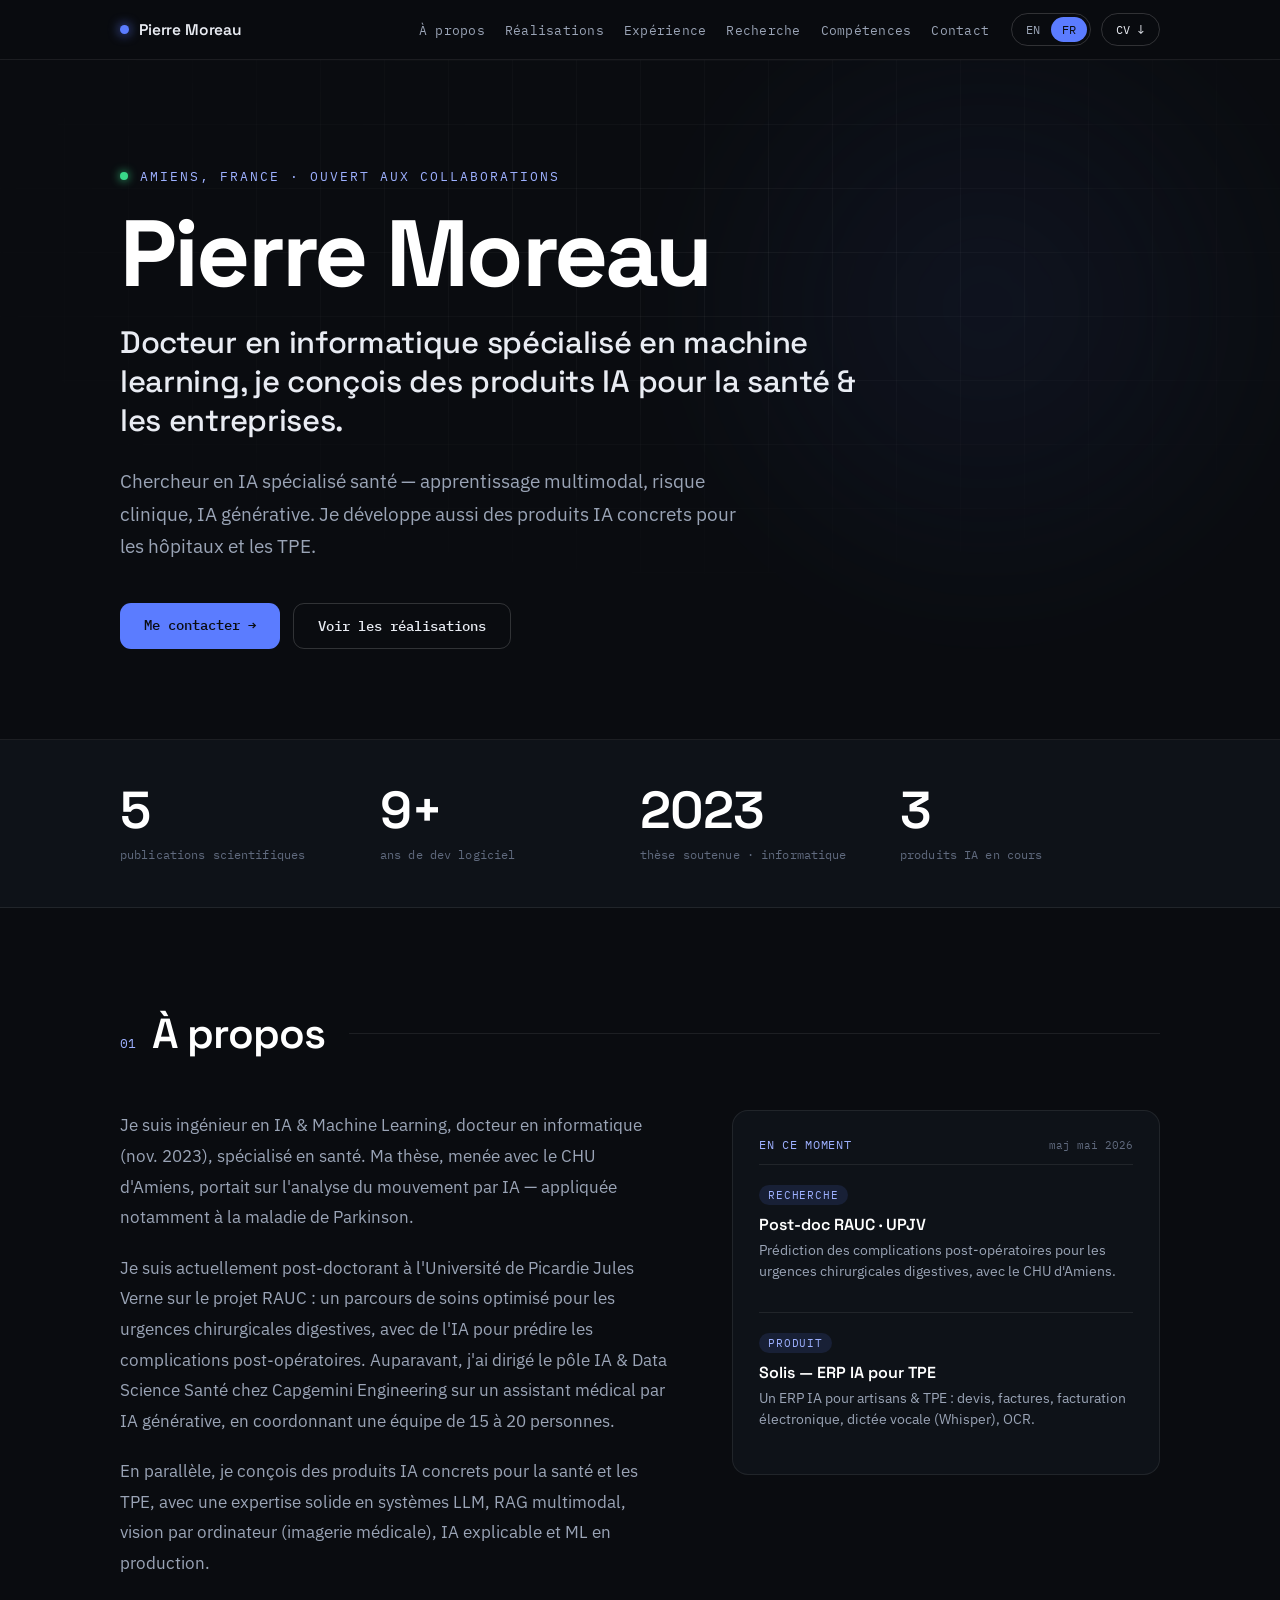
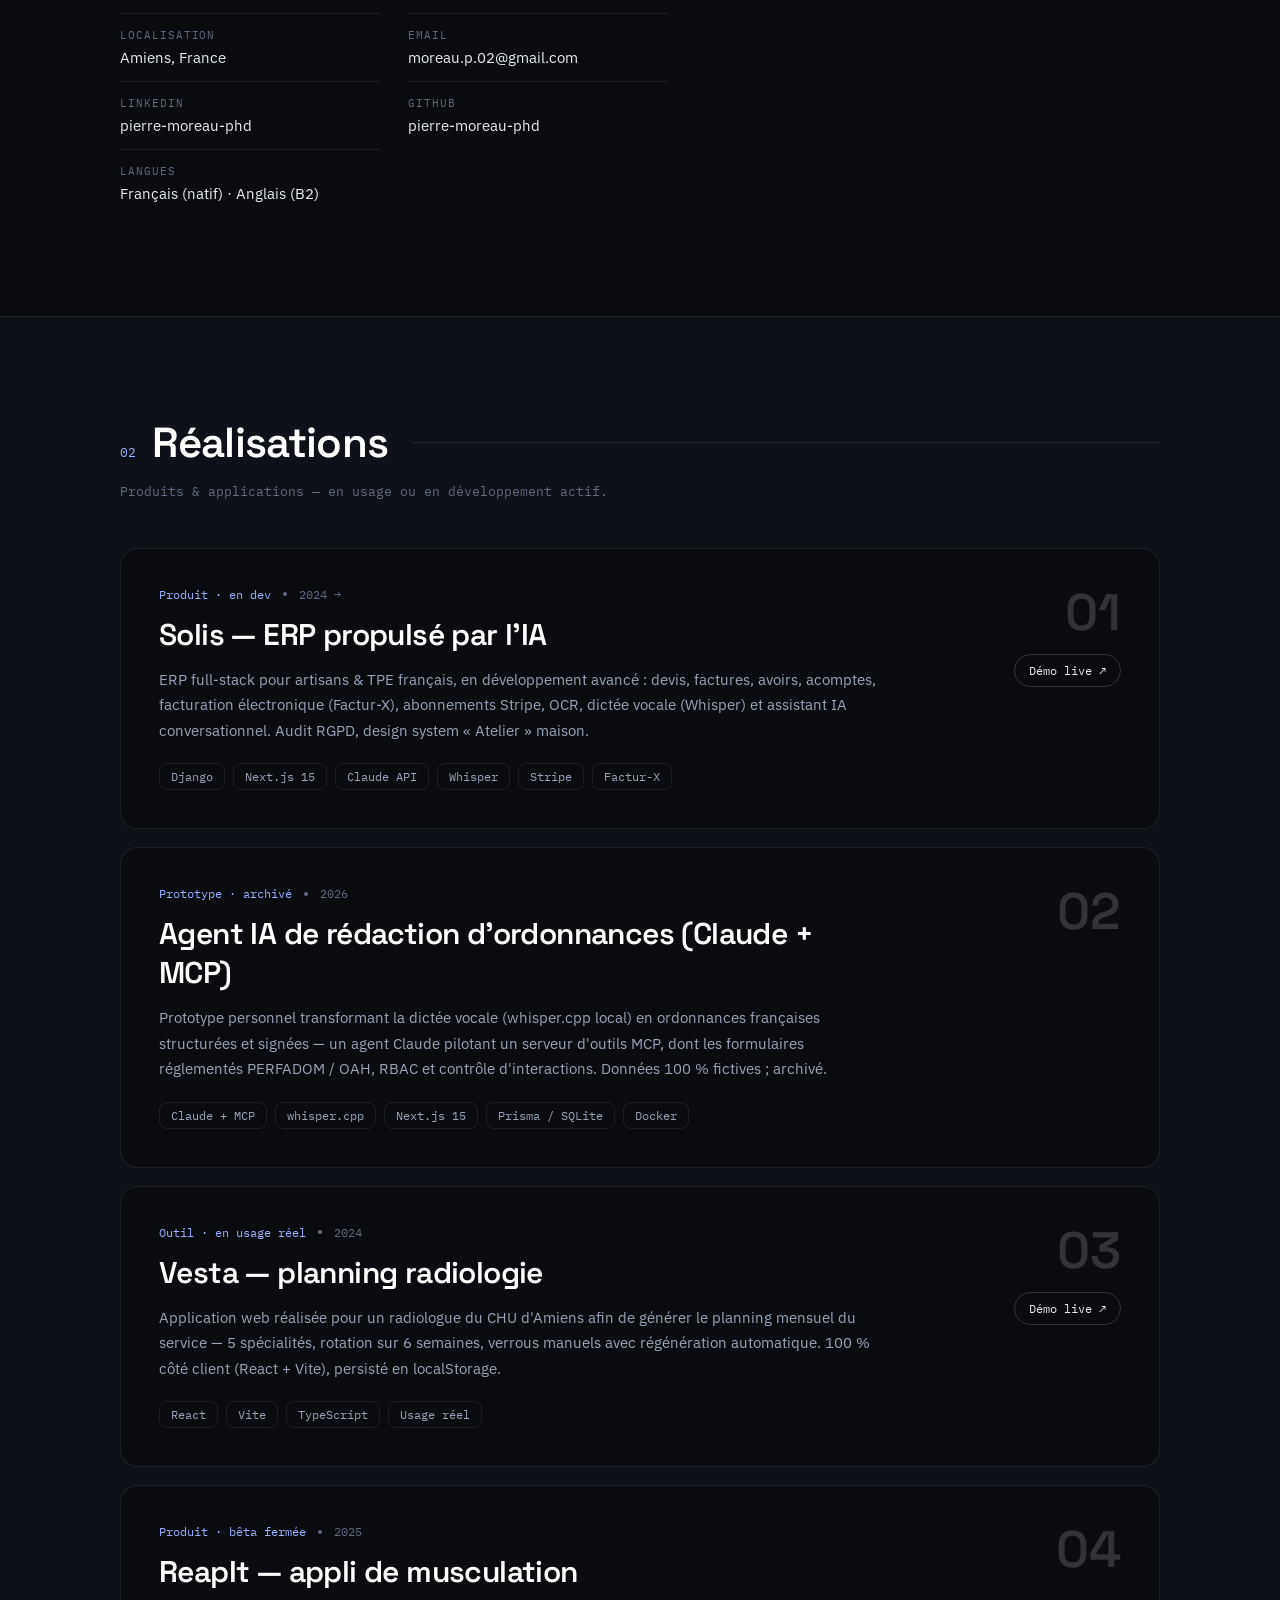
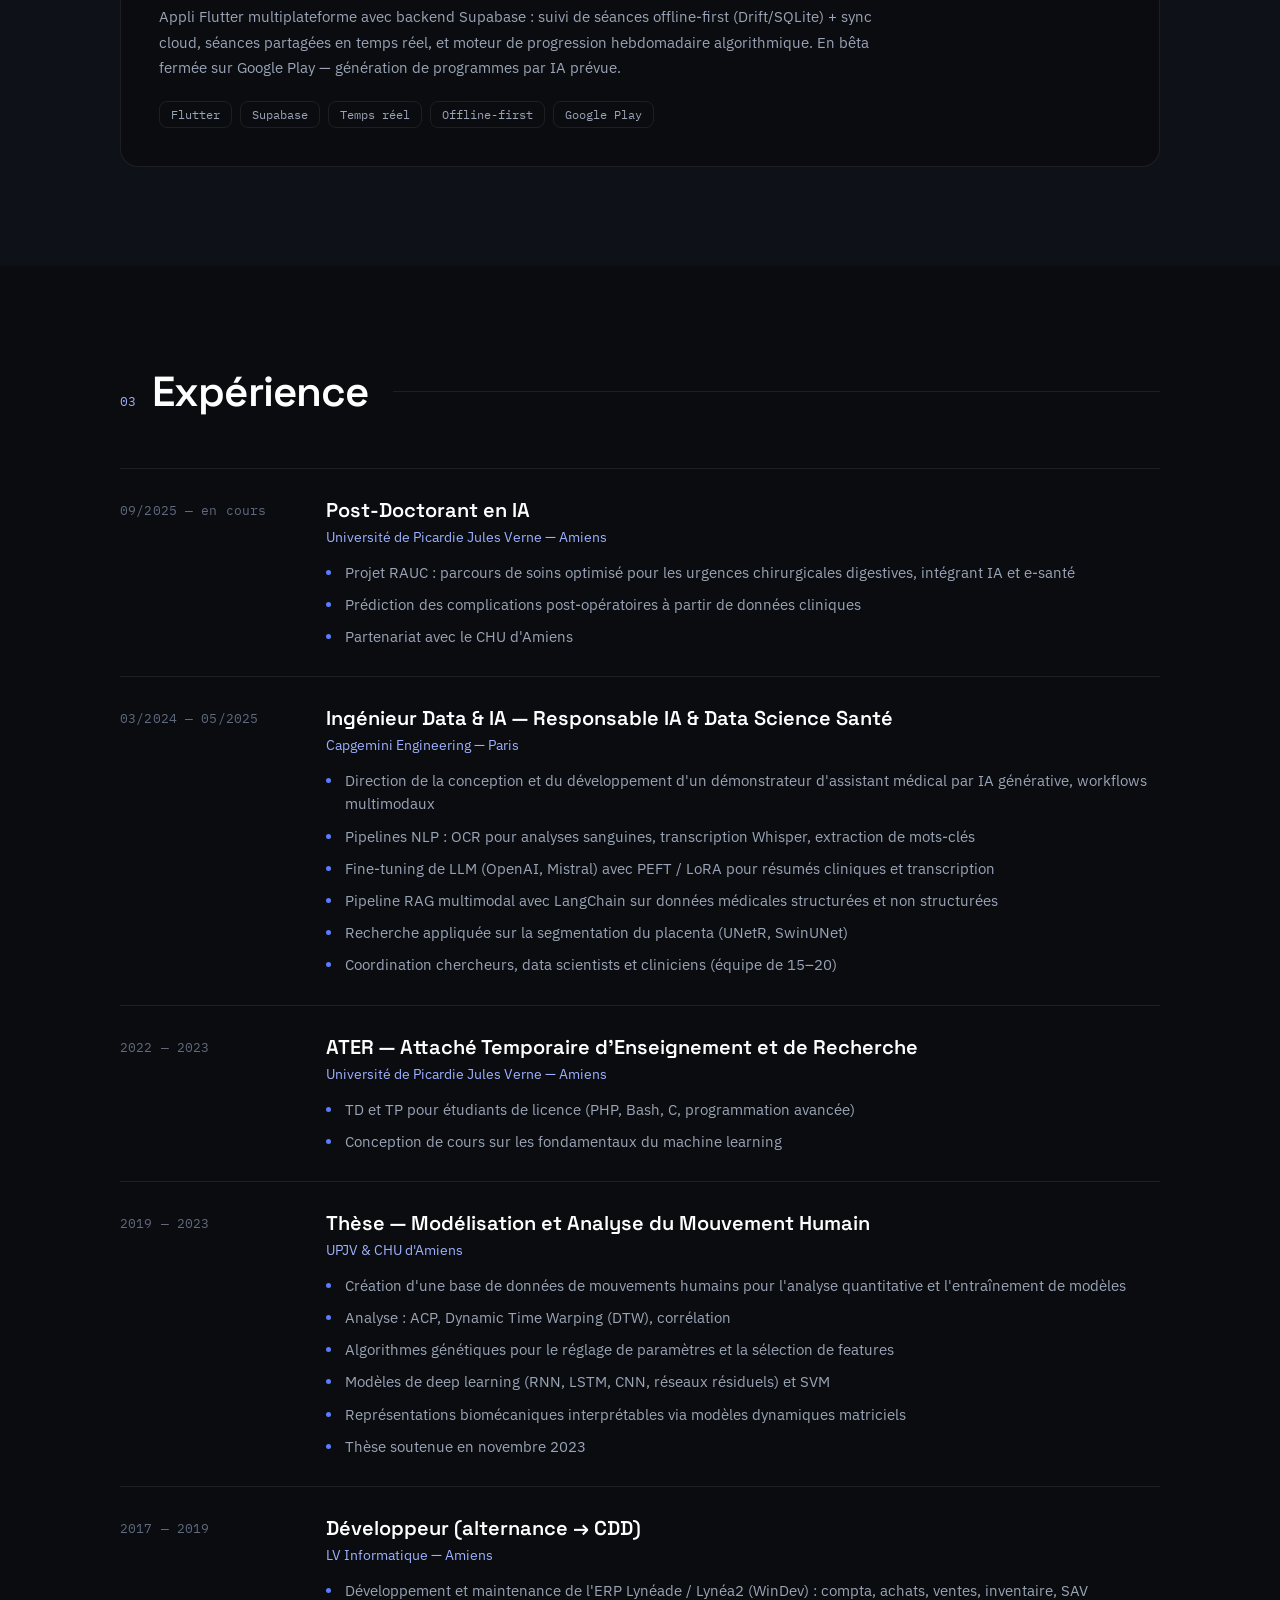
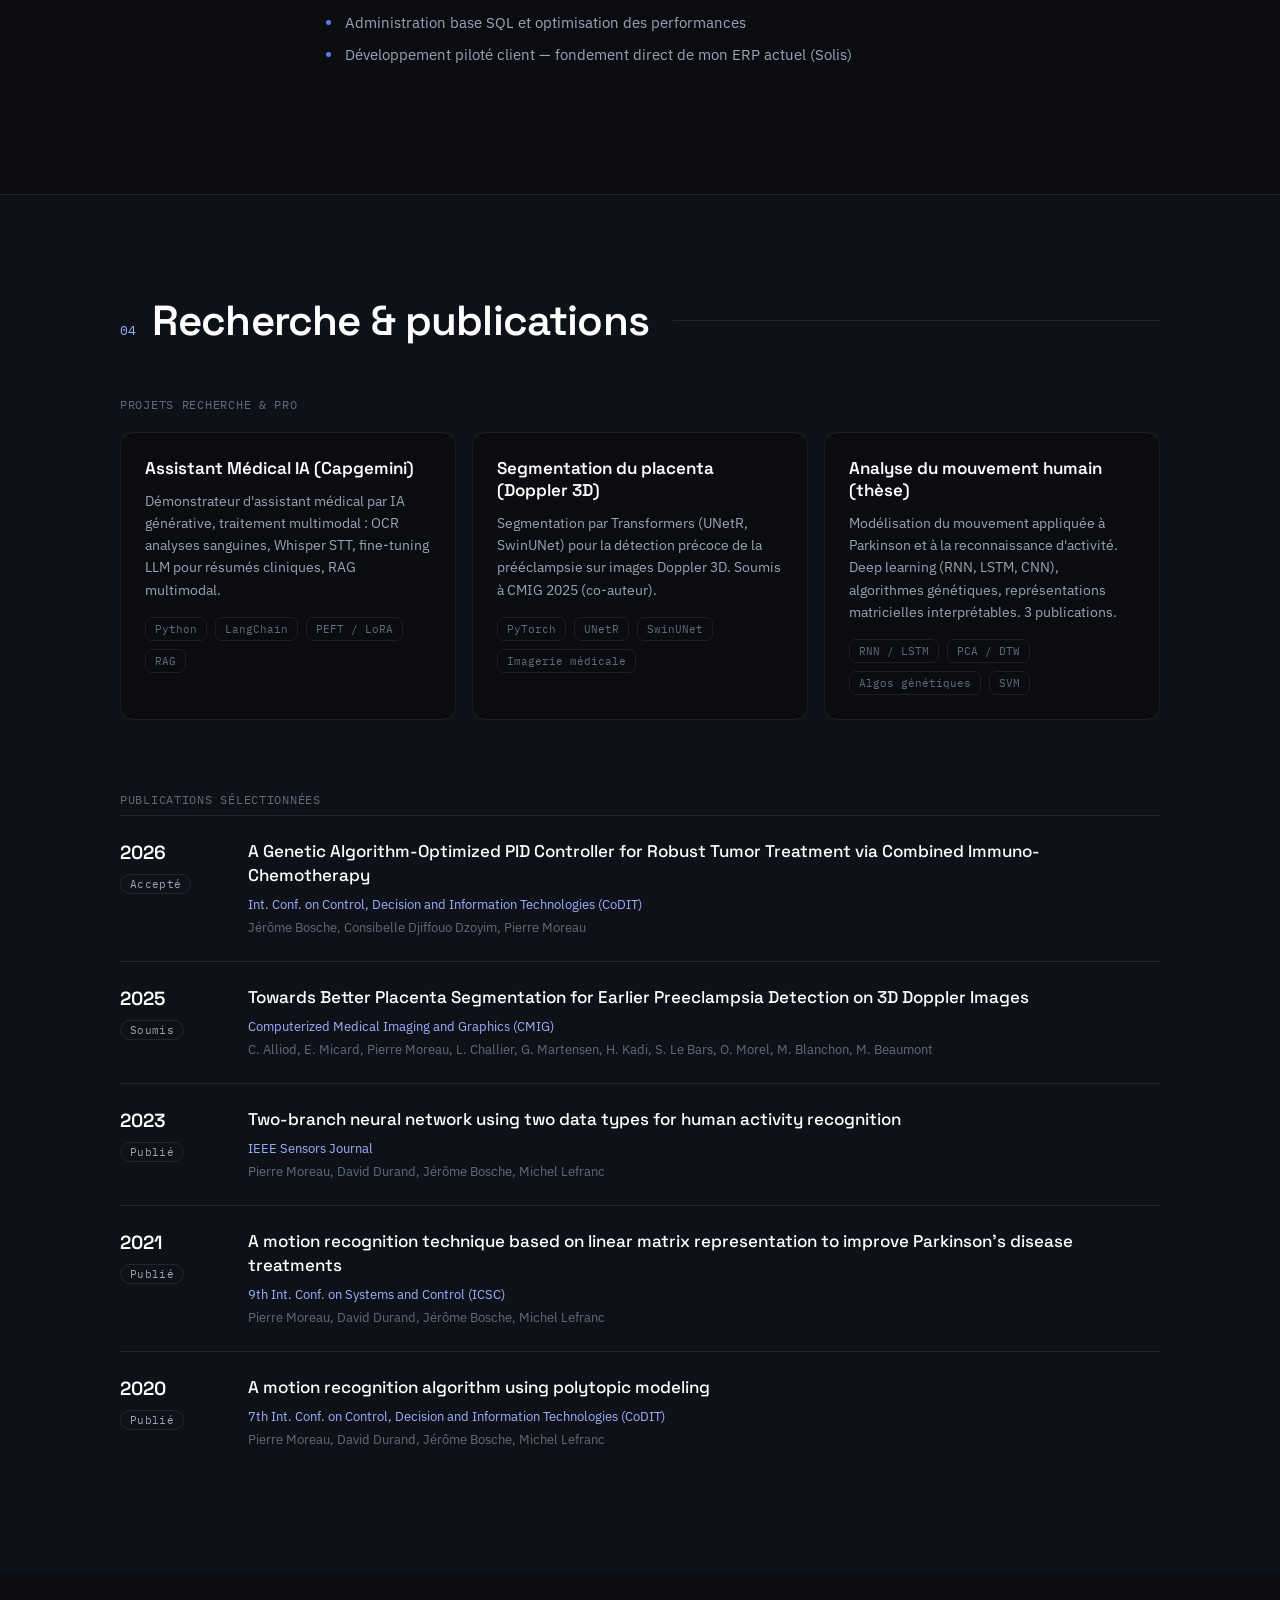
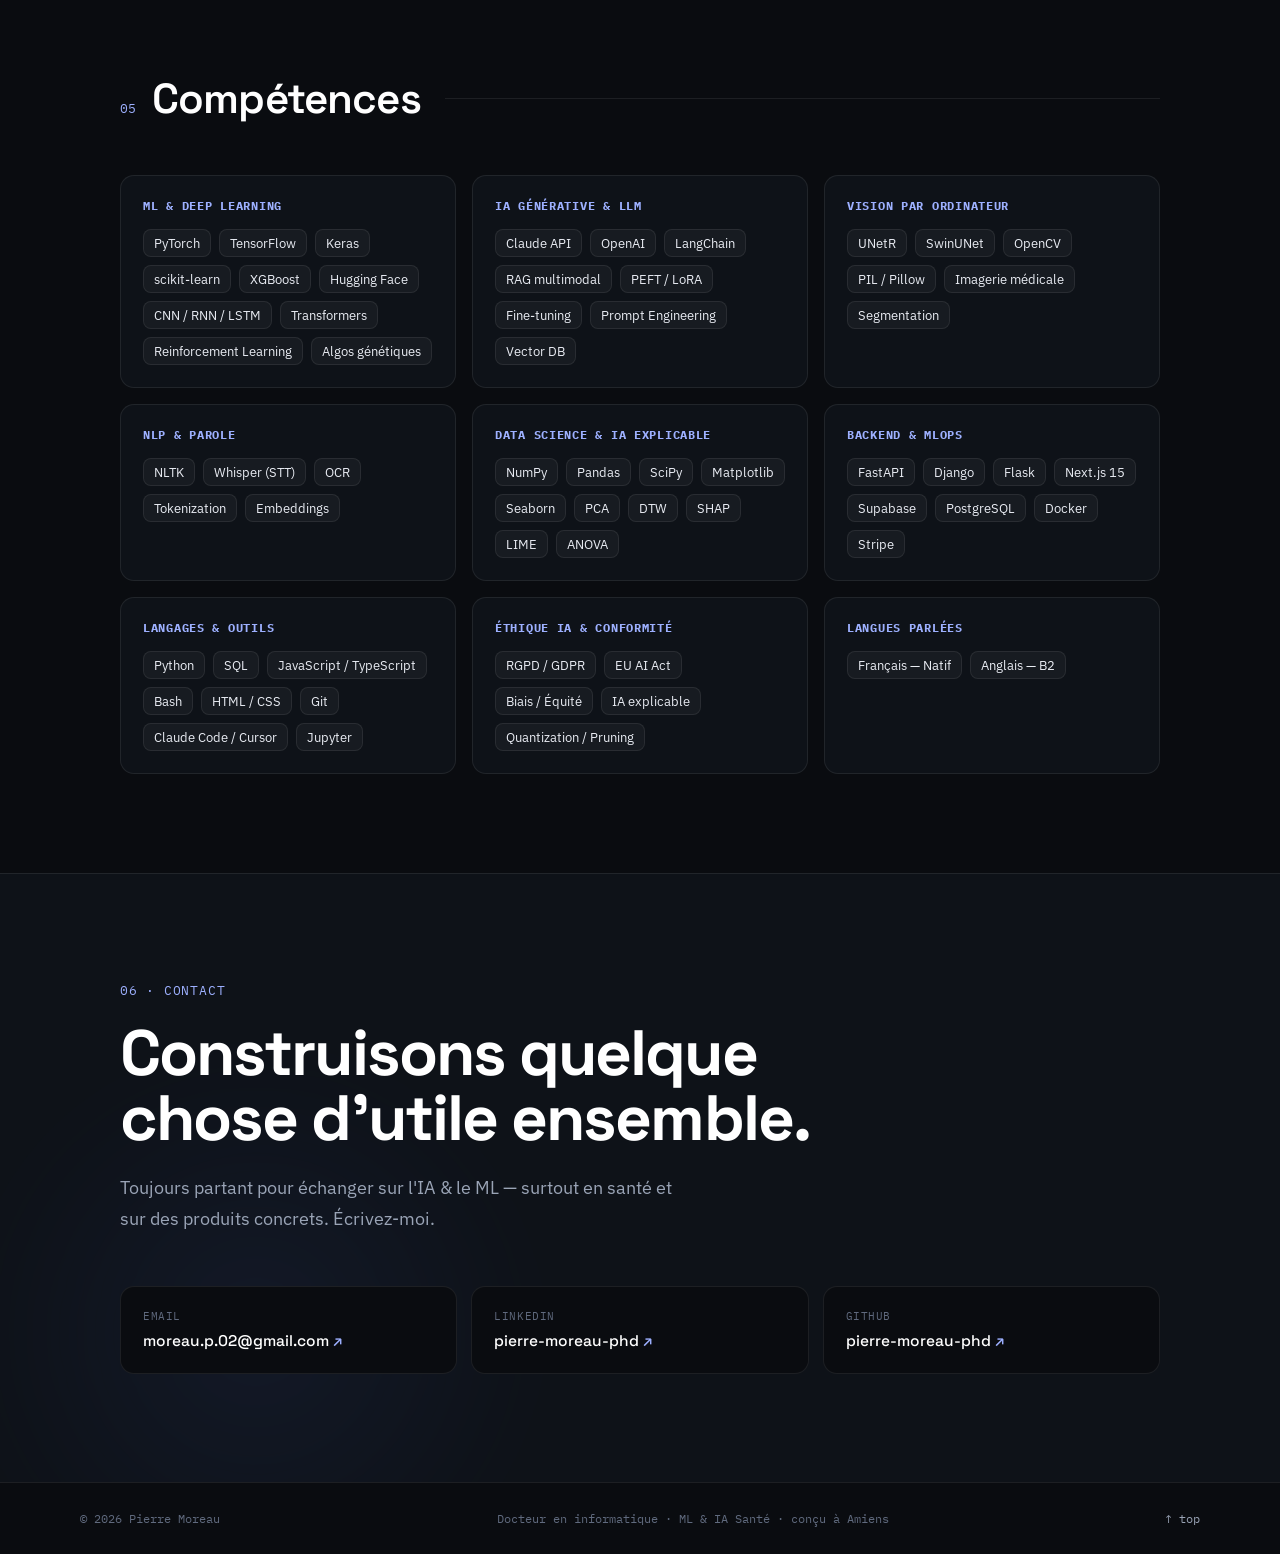
==== commit b5f7f480: "Réalisations : ajout de medic-demo (agent Claude+MCP, dictée→ordonnances) 4e carte (placée en 2e apr" ====
--- a/index-fr.html
+++ b/index-fr.html
@@ -230,6 +230,23 @@
         <div class="work-card-row">
           <div class="work-card-main">
             <div class="work-meta">
+              <span class="work-kind">Prototype · archivé</span>
+              <span class="dot-sep" aria-hidden="true"></span>
+              <span class="work-year">2026</span>
+            </div>
+            <h3 class="work-name">Agent IA de rédaction d&#39;ordonnances (Claude + MCP)</h3>
+            <p class="work-desc">Prototype personnel transformant la dictée vocale (whisper.cpp local) en ordonnances françaises structurées et signées — un agent Claude pilotant un serveur d&#39;outils MCP, dont les formulaires réglementés PERFADOM / OAH, RBAC et contrôle d&#39;interactions. Données 100 % fictives ; archivé.</p>
+            <div class="tags"><span class="tag">Claude + MCP</span><span class="tag">whisper.cpp</span><span class="tag">Next.js 15</span><span class="tag">Prisma / SQLite</span><span class="tag">Docker</span></div>
+          </div>
+          <div class="work-card-side">
+            <span class="work-no" aria-hidden="true">02</span>
+            
+          </div>
+        </div>
+      </article><article class="work-card" data-reveal>
+        <div class="work-card-row">
+          <div class="work-card-main">
+            <div class="work-meta">
               <span class="work-kind">Outil · en usage réel</span>
               <span class="dot-sep" aria-hidden="true"></span>
               <span class="work-year">2024</span>
@@ -239,7 +256,7 @@
             <div class="tags"><span class="tag">React</span><span class="tag">Vite</span><span class="tag">TypeScript</span><span class="tag">Usage réel</span></div>
           </div>
           <div class="work-card-side">
-            <span class="work-no" aria-hidden="true">02</span>
+            <span class="work-no" aria-hidden="true">03</span>
             <a class="link-pill" href="https://pierre-moreau-phd.github.io/Vesta/" target="_blank" rel="noopener">Démo live ↗</a>
           </div>
         </div>
@@ -256,7 +273,7 @@
             <div class="tags"><span class="tag">Flutter</span><span class="tag">Supabase</span><span class="tag">Temps réel</span><span class="tag">Offline-first</span><span class="tag">Google Play</span></div>
           </div>
           <div class="work-card-side">
-            <span class="work-no" aria-hidden="true">03</span>
+            <span class="work-no" aria-hidden="true">04</span>
             
           </div>
         </div>
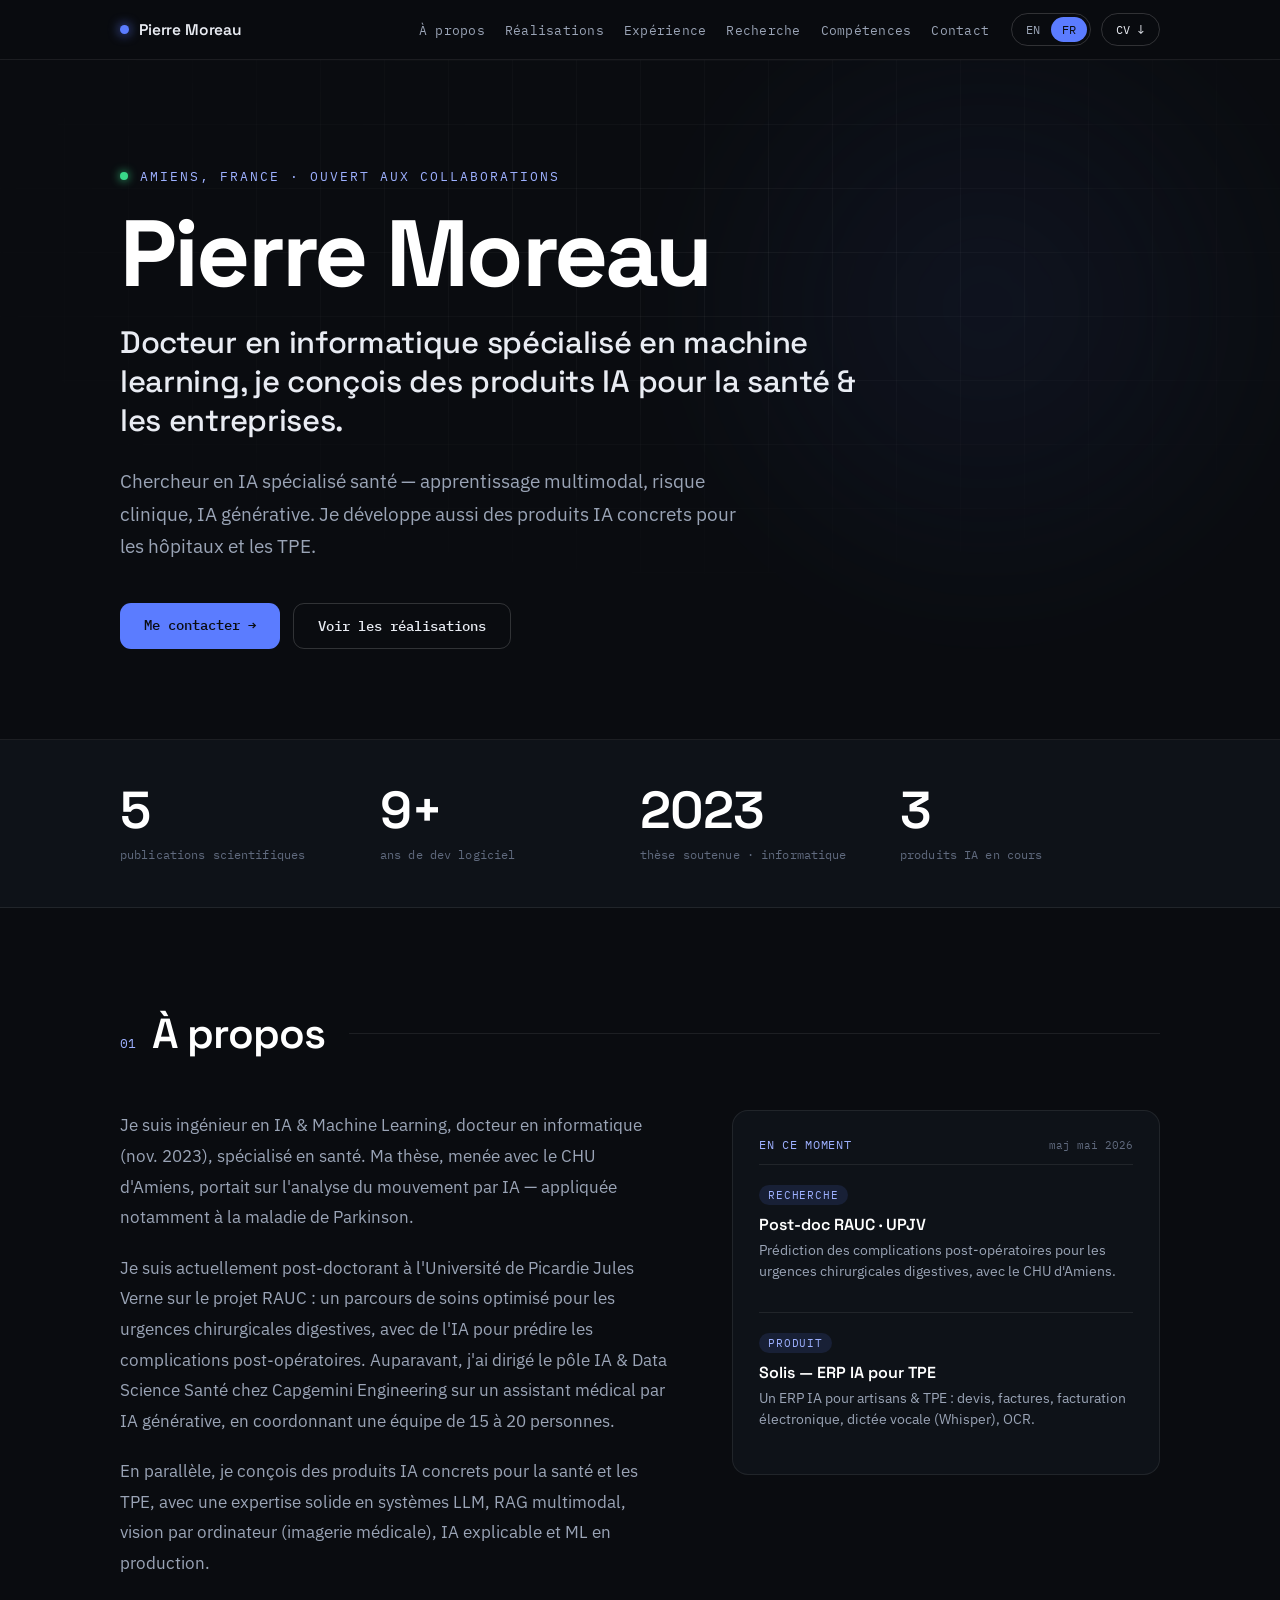
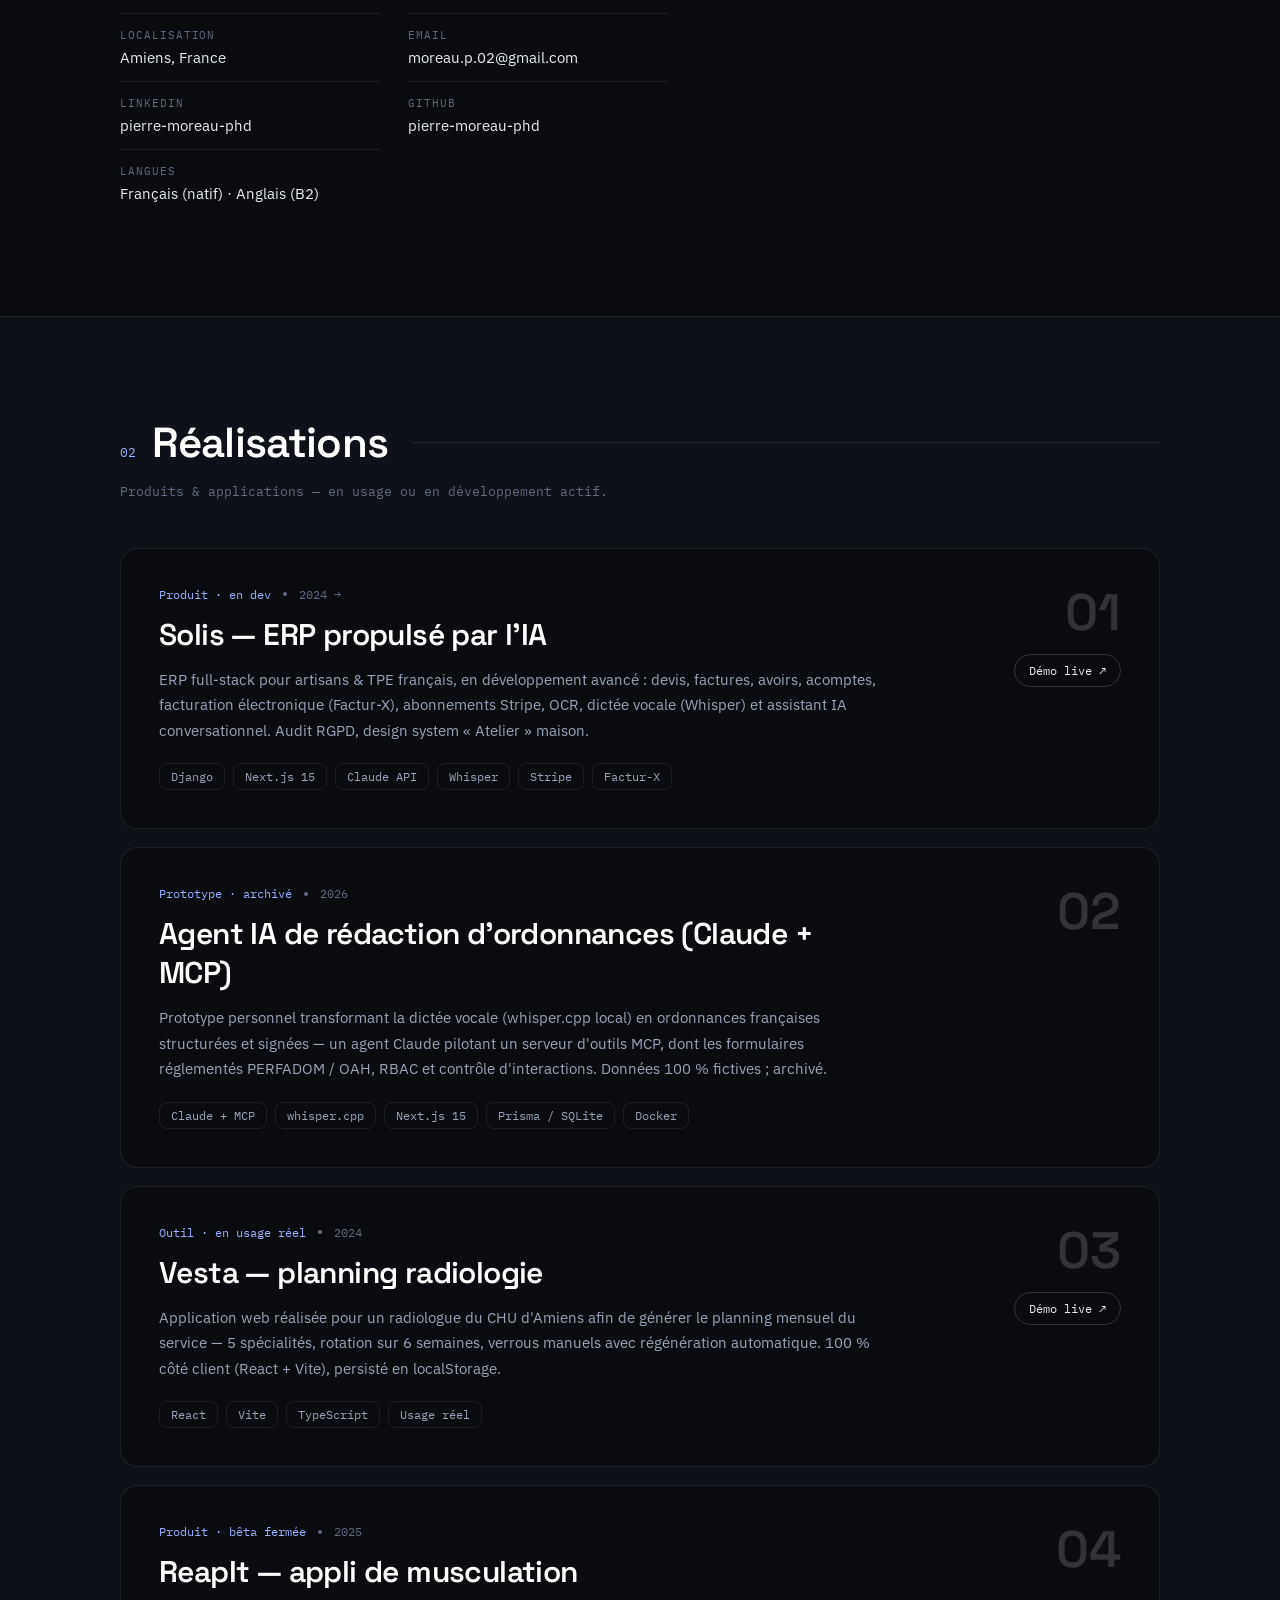
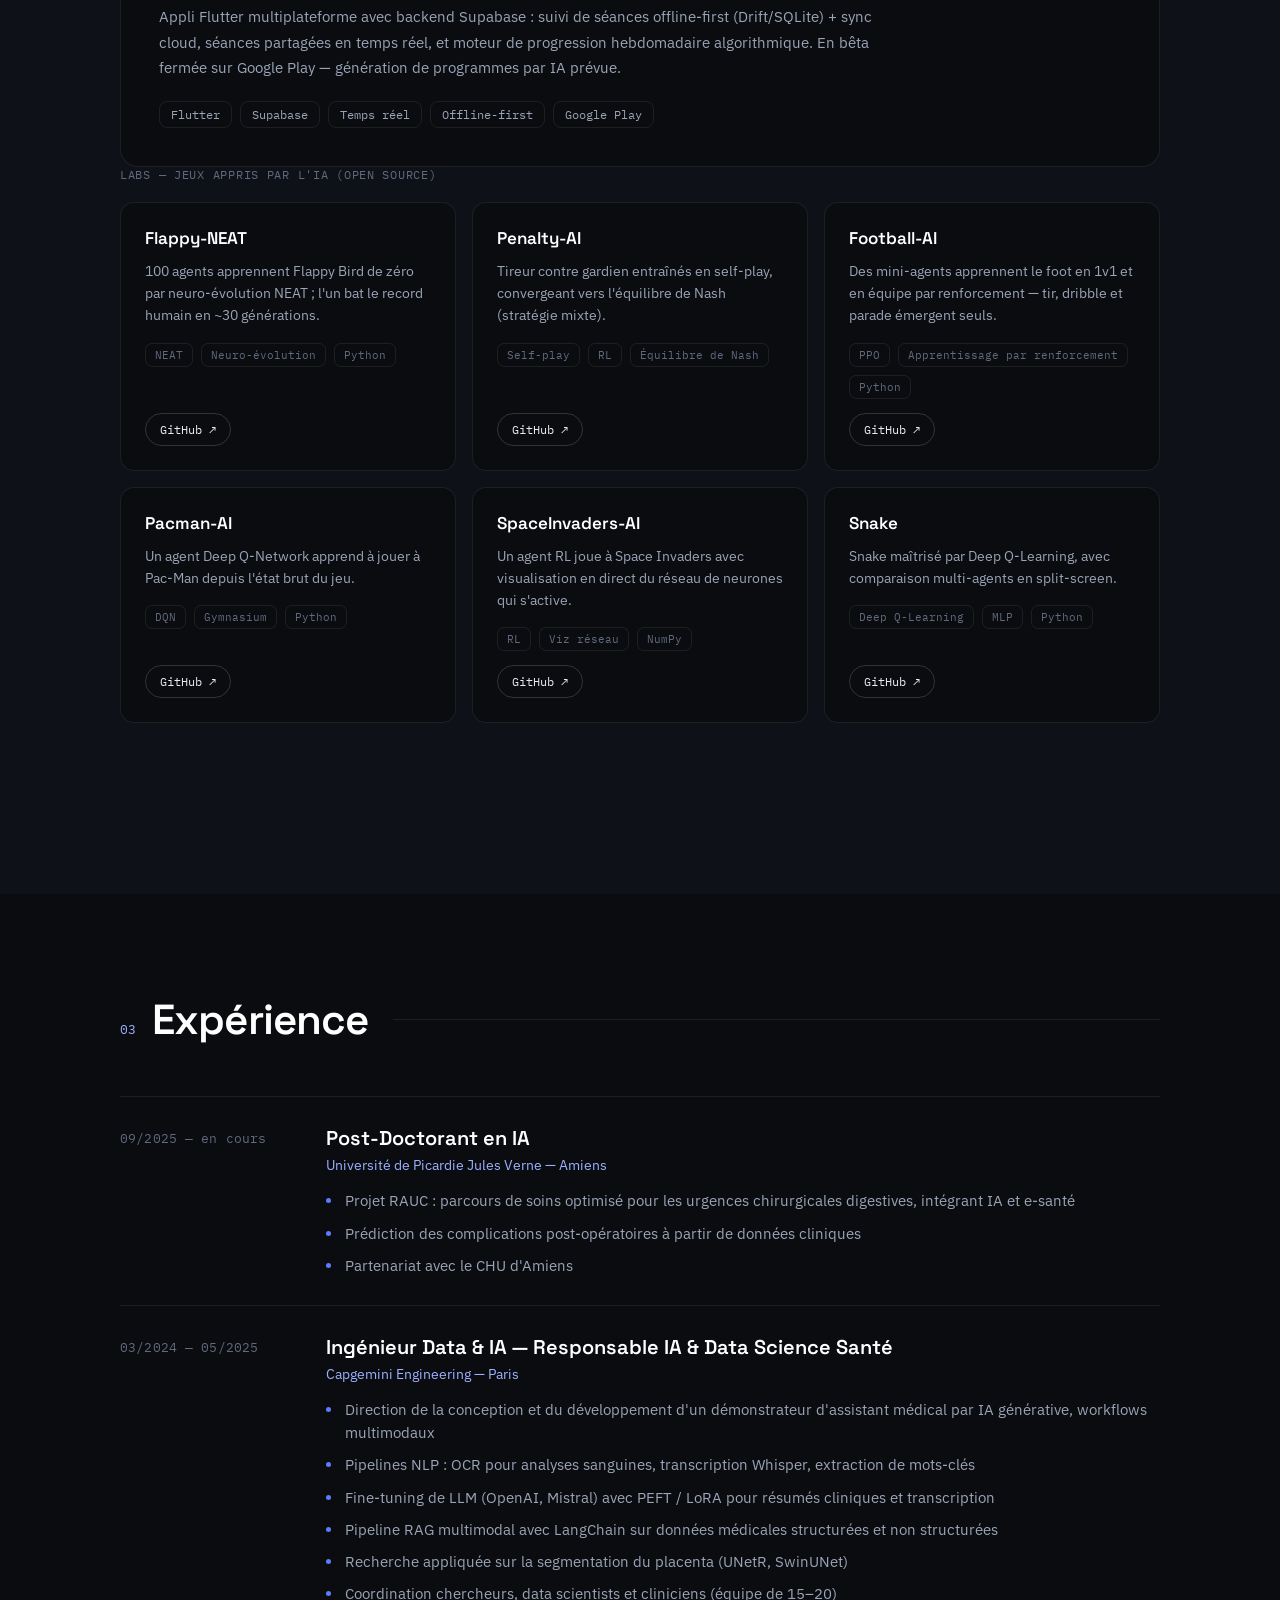
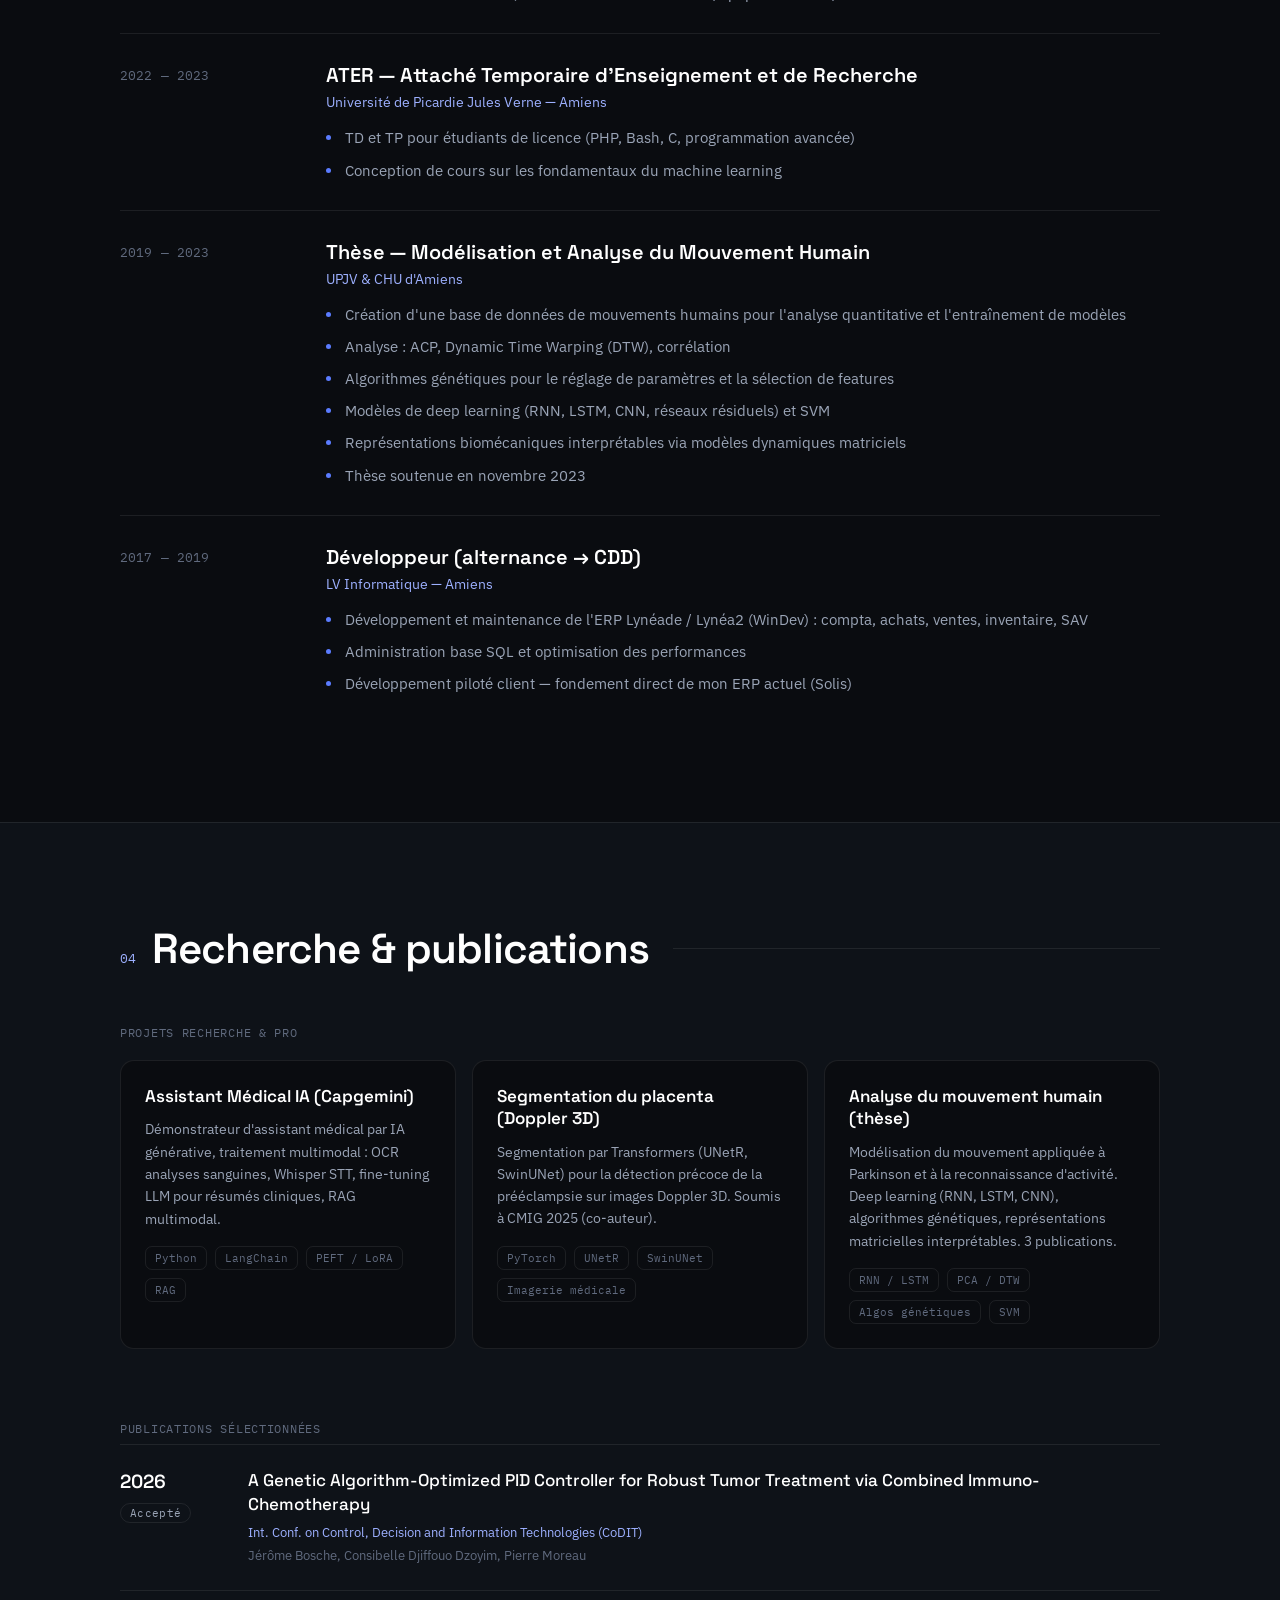
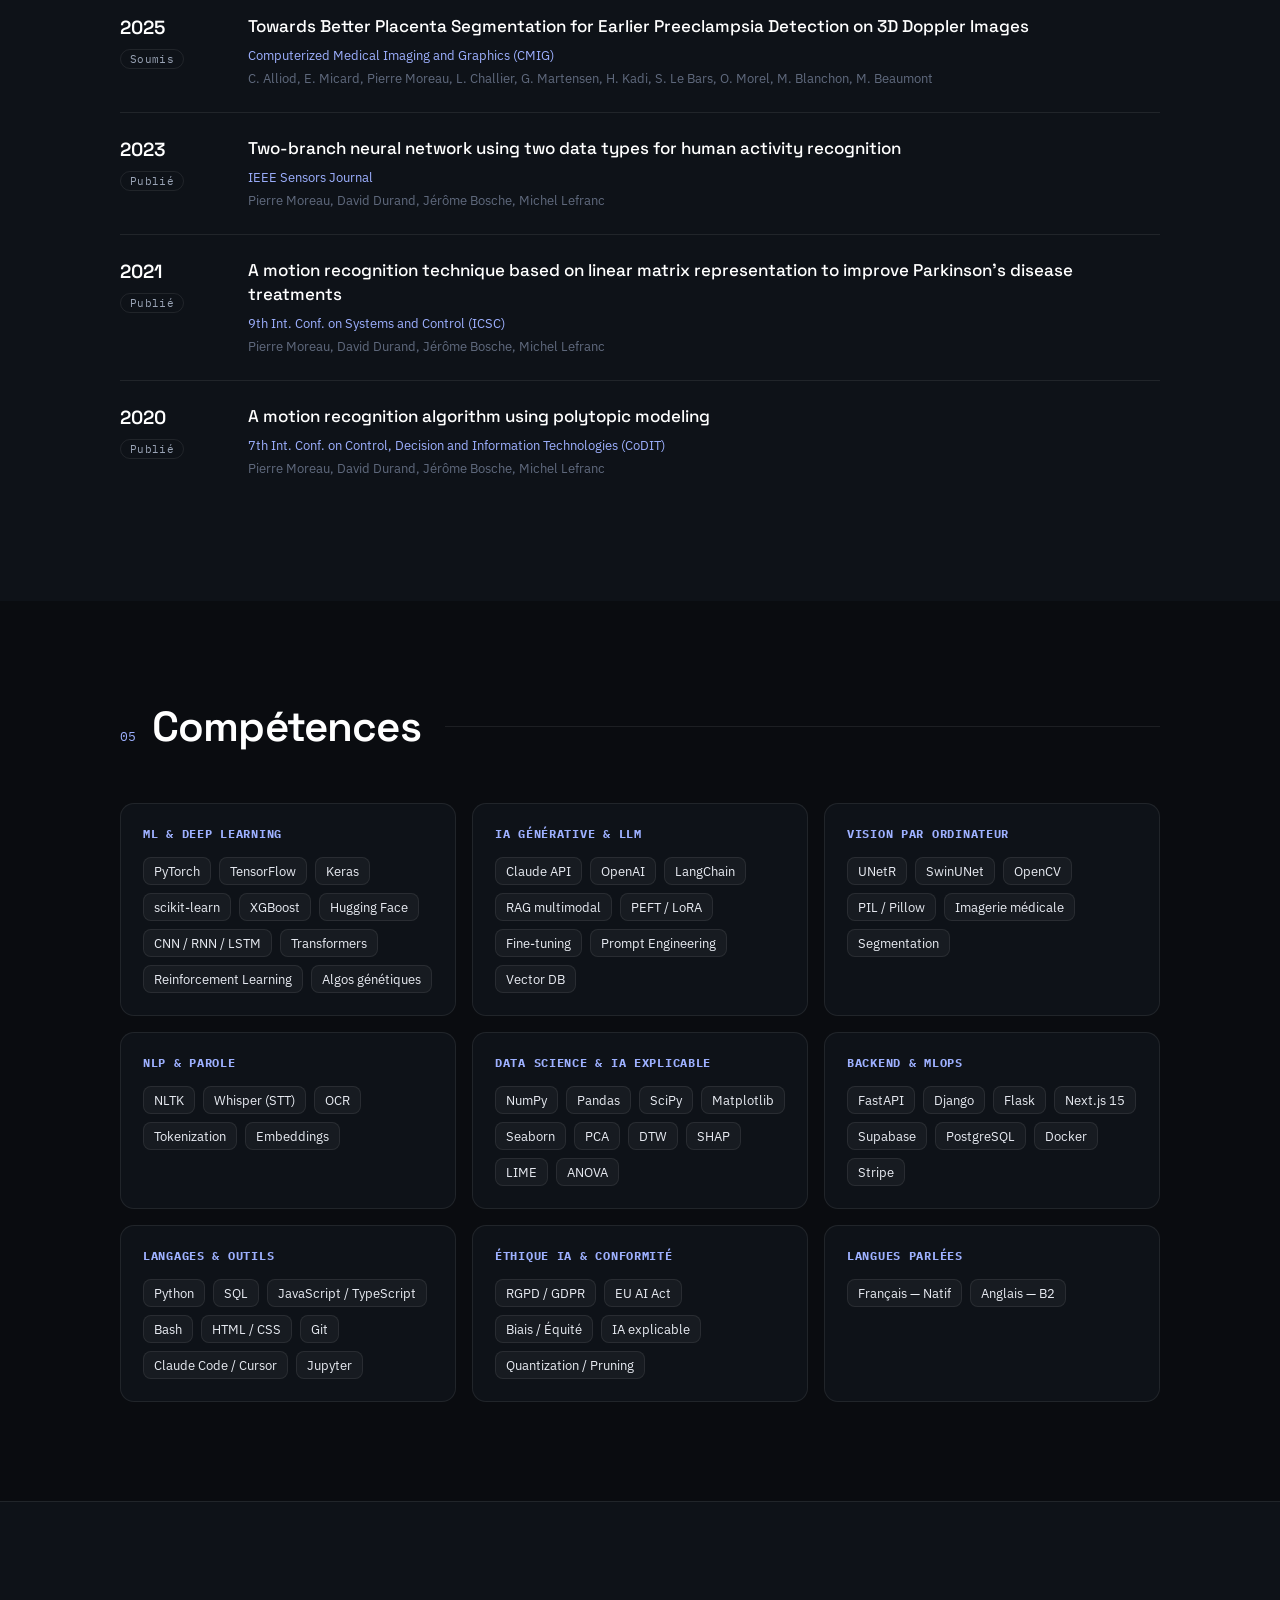
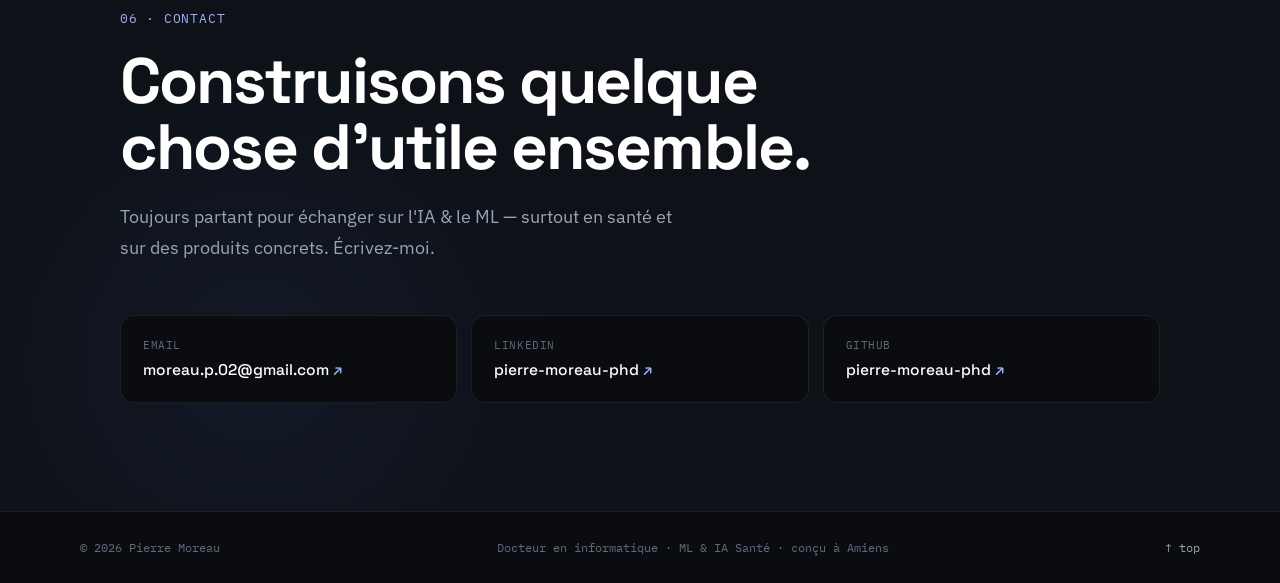
==== commit ad681c34: "site: bloc Labs (jeux IA open source) + liens démo/Code dans les projets - Nouveau bloc « Labs — jeu" ====
--- a/index-fr.html
+++ b/index-fr.html
@@ -279,6 +279,40 @@
         </div>
       </article>
     </div>
+    <div class="subhead labs-head" data-reveal>Labs — jeux appris par l&#39;IA (open source)</div>
+    <div class="proj-grid labs-grid">
+      <article class="proj-card" data-reveal>
+        <h3 class="proj-name">Flappy-NEAT</h3>
+        <p class="proj-desc">100 agents apprennent Flappy Bird de zéro par neuro-évolution NEAT ; l&#39;un bat le record humain en ~30 générations.</p>
+        <div class="tags"><span class="tag sm">NEAT</span><span class="tag sm">Neuro-évolution</span><span class="tag sm">Python</span></div>
+        <a class="link-pill sm" href="https://github.com/pierre-moreau-phd/Flappy-NEAT" target="_blank" rel="noopener">GitHub ↗</a>
+      </article><article class="proj-card" data-reveal>
+        <h3 class="proj-name">Penalty-AI</h3>
+        <p class="proj-desc">Tireur contre gardien entraînés en self-play, convergeant vers l&#39;équilibre de Nash (stratégie mixte).</p>
+        <div class="tags"><span class="tag sm">Self-play</span><span class="tag sm">RL</span><span class="tag sm">Équilibre de Nash</span></div>
+        <a class="link-pill sm" href="https://github.com/pierre-moreau-phd/Penalty-AI" target="_blank" rel="noopener">GitHub ↗</a>
+      </article><article class="proj-card" data-reveal>
+        <h3 class="proj-name">Football-AI</h3>
+        <p class="proj-desc">Des mini-agents apprennent le foot en 1v1 et en équipe par renforcement — tir, dribble et parade émergent seuls.</p>
+        <div class="tags"><span class="tag sm">PPO</span><span class="tag sm">Apprentissage par renforcement</span><span class="tag sm">Python</span></div>
+        <a class="link-pill sm" href="https://github.com/pierre-moreau-phd/Football-AI" target="_blank" rel="noopener">GitHub ↗</a>
+      </article><article class="proj-card" data-reveal>
+        <h3 class="proj-name">Pacman-AI</h3>
+        <p class="proj-desc">Un agent Deep Q-Network apprend à jouer à Pac-Man depuis l&#39;état brut du jeu.</p>
+        <div class="tags"><span class="tag sm">DQN</span><span class="tag sm">Gymnasium</span><span class="tag sm">Python</span></div>
+        <a class="link-pill sm" href="https://github.com/pierre-moreau-phd/Pacman-AI" target="_blank" rel="noopener">GitHub ↗</a>
+      </article><article class="proj-card" data-reveal>
+        <h3 class="proj-name">SpaceInvaders-AI</h3>
+        <p class="proj-desc">Un agent RL joue à Space Invaders avec visualisation en direct du réseau de neurones qui s&#39;active.</p>
+        <div class="tags"><span class="tag sm">RL</span><span class="tag sm">Viz réseau</span><span class="tag sm">NumPy</span></div>
+        <a class="link-pill sm" href="https://github.com/pierre-moreau-phd/SpaceInvaders-AI" target="_blank" rel="noopener">GitHub ↗</a>
+      </article><article class="proj-card" data-reveal>
+        <h3 class="proj-name">Snake</h3>
+        <p class="proj-desc">Snake maîtrisé par Deep Q-Learning, avec comparaison multi-agents en split-screen.</p>
+        <div class="tags"><span class="tag sm">Deep Q-Learning</span><span class="tag sm">MLP</span><span class="tag sm">Python</span></div>
+        <a class="link-pill sm" href="https://github.com/pierre-moreau-phd/Snake" target="_blank" rel="noopener">GitHub ↗</a>
+      </article>
+    </div>
   </section>
 </div>
 
--- a/styles.css
+++ b/styles.css
@@ -484,6 +484,9 @@
 .proj-card:hover { border-color: var(--line-2); transform: translateY(-3px); }
 .proj-name { font-family: var(--disp); font-weight: 600; font-size: 17px; color: #fff; margin: 0 0 11px; line-height: 1.3; }
 .proj-desc { font-size: 13.5px; line-height: 1.65; color: var(--tx-dim); margin: 0 0 16px; }
+.labs-grid .proj-card { display: flex; flex-direction: column; }
+.labs-grid .proj-card .tags { margin-bottom: 14px; }
+.labs-grid .proj-card .link-pill { align-self: flex-start; margin-top: auto; }
 
 .pub-row {
   display: grid;
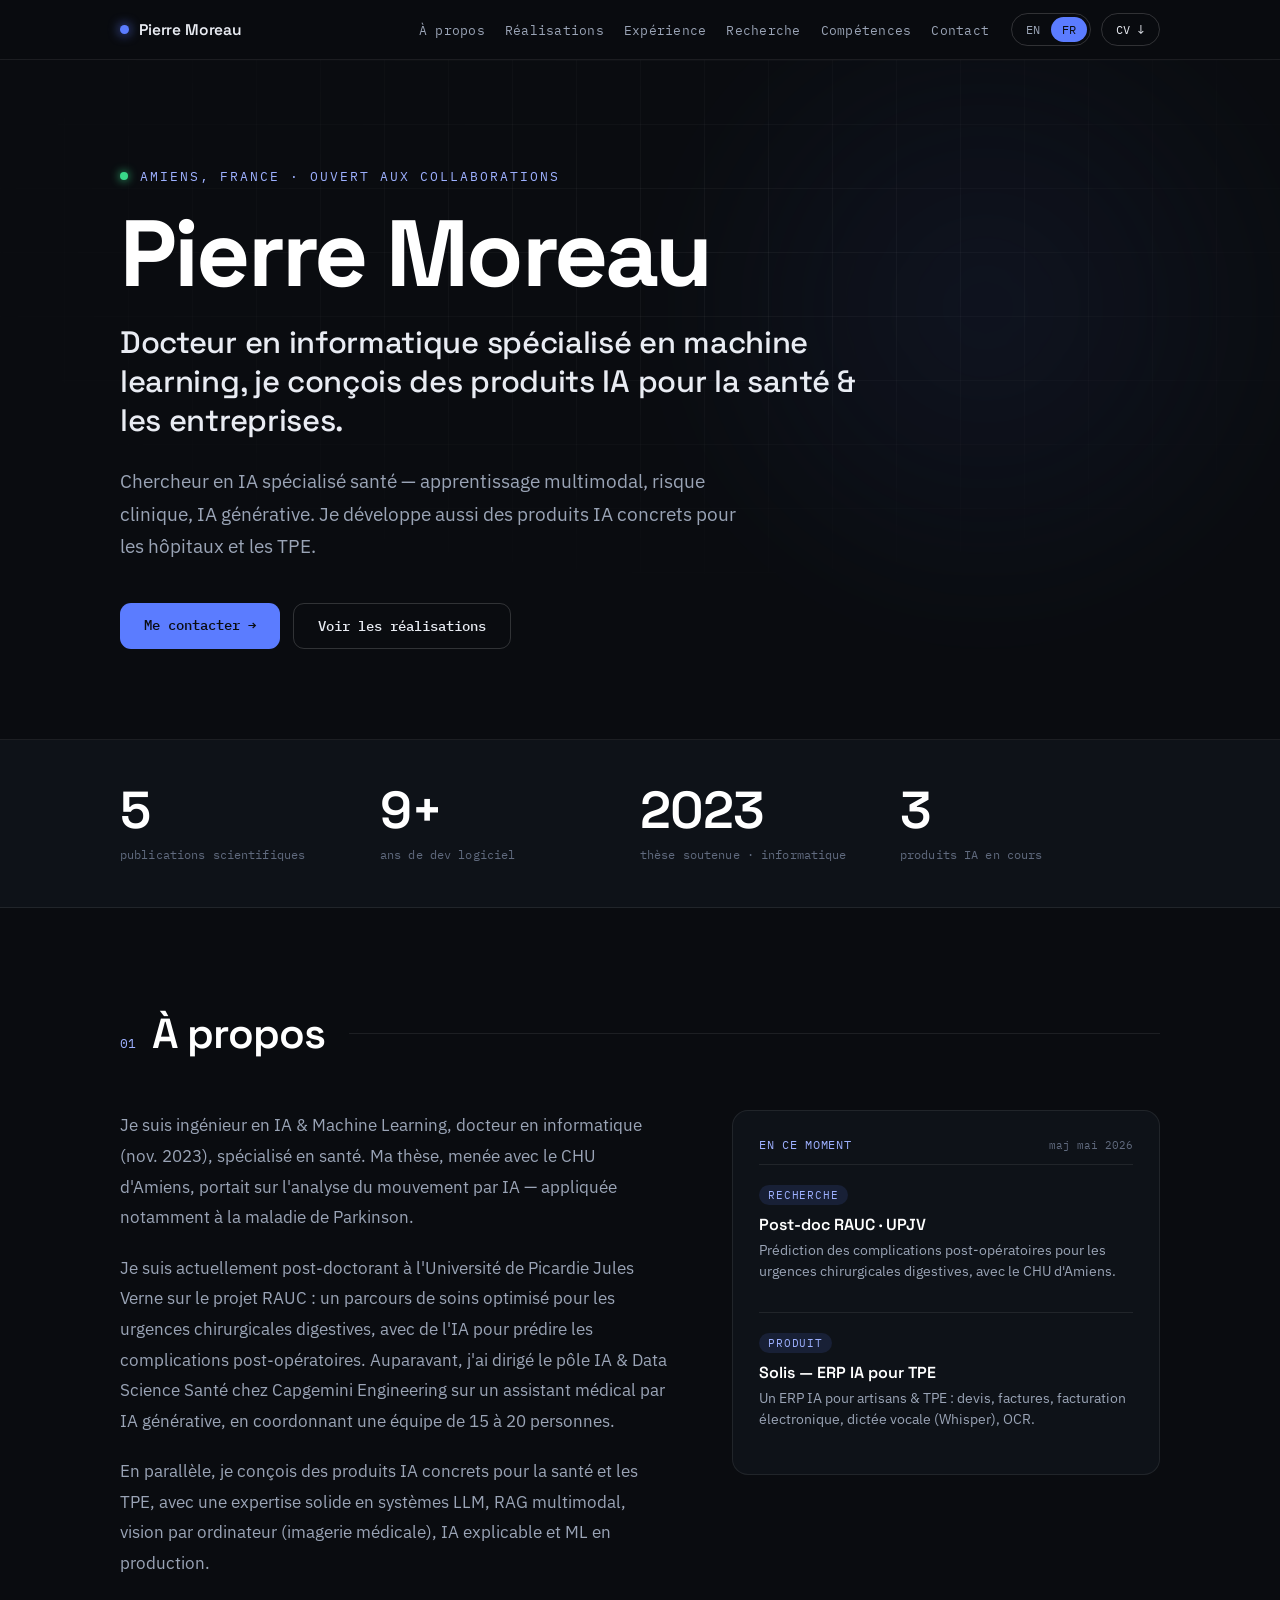
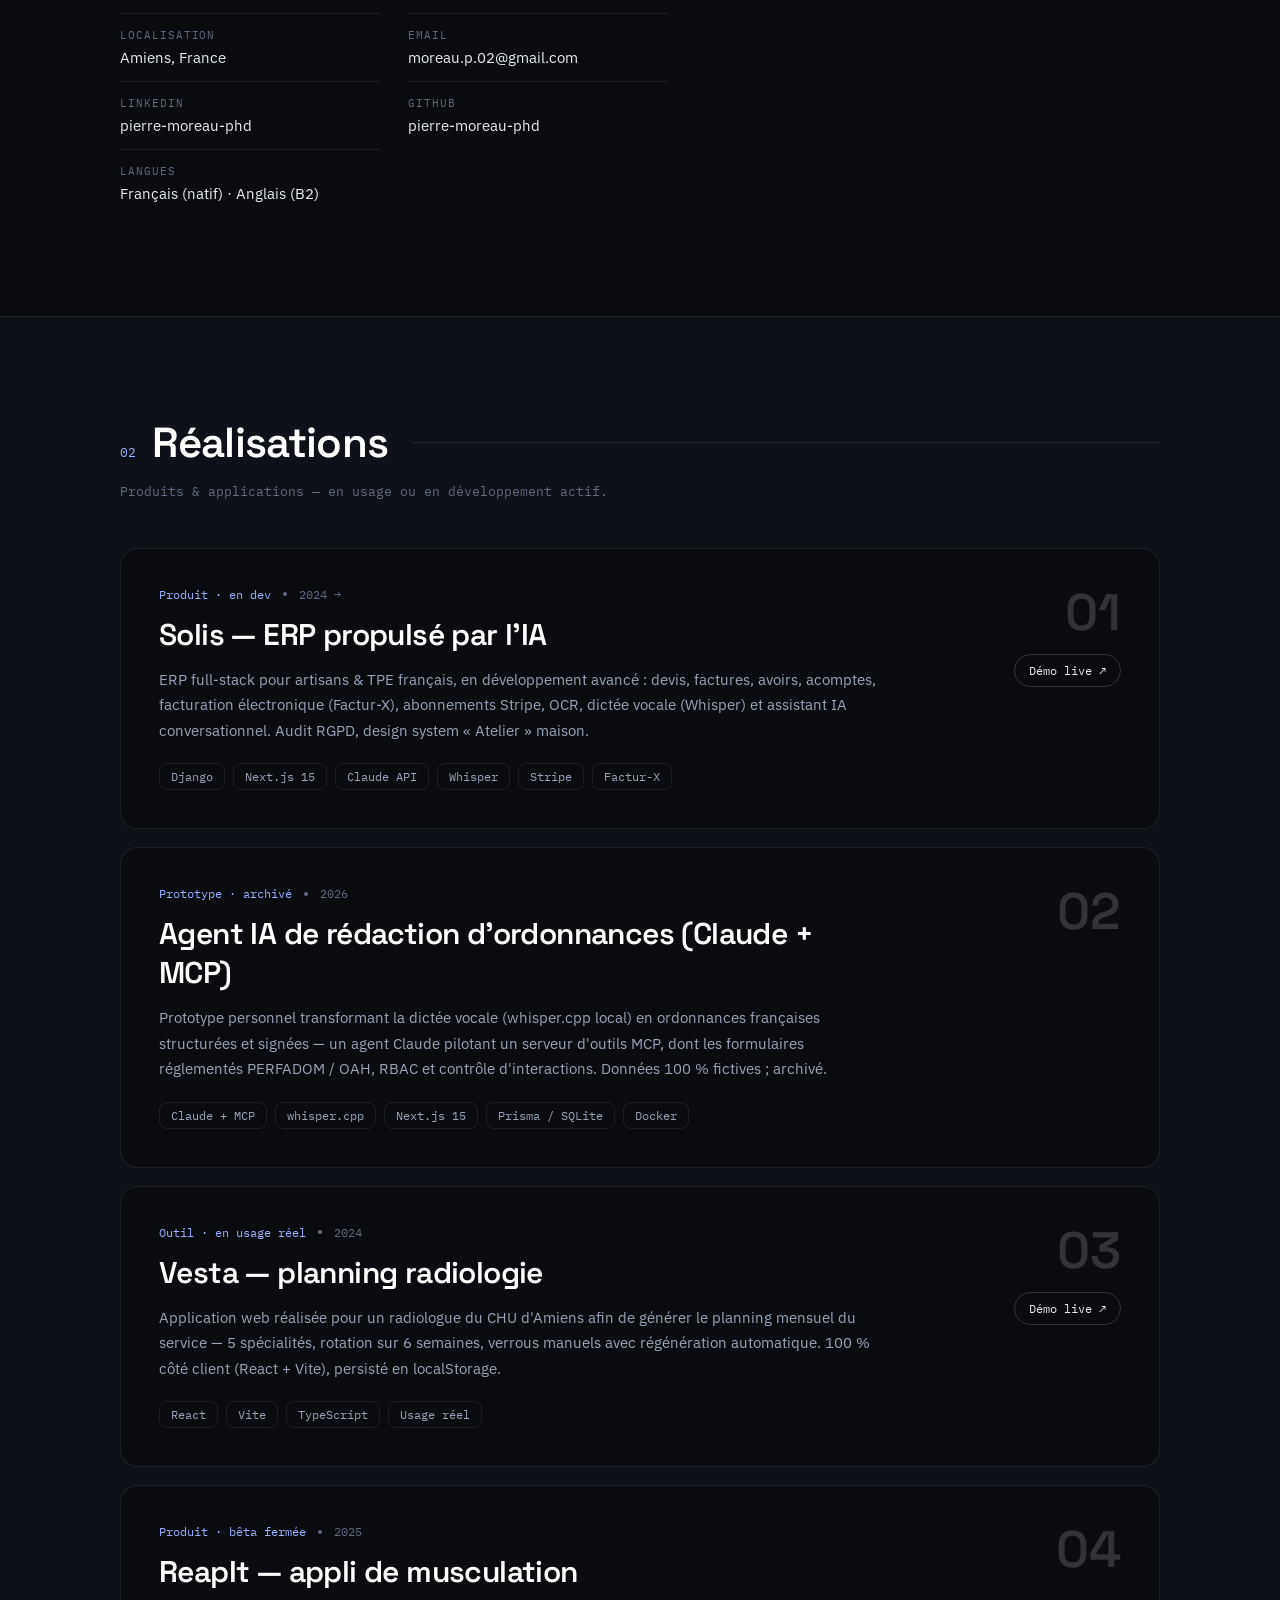
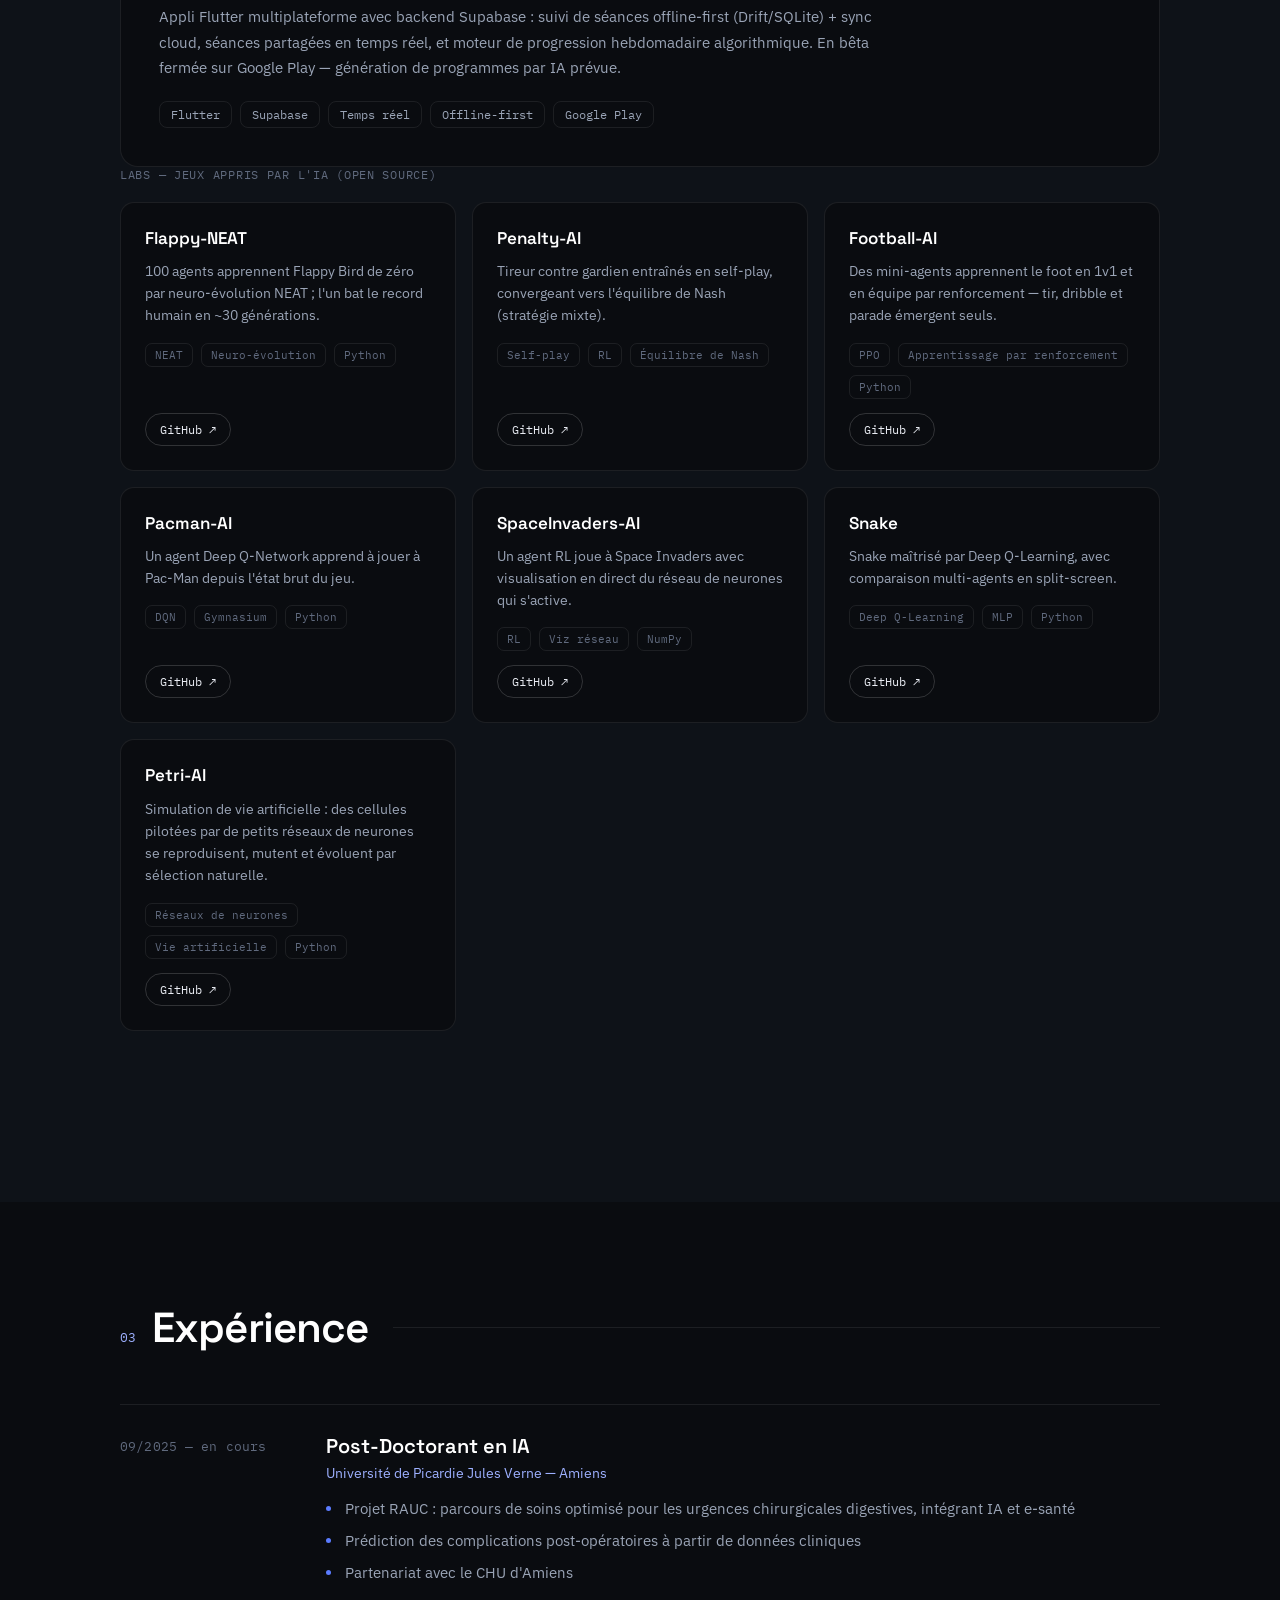
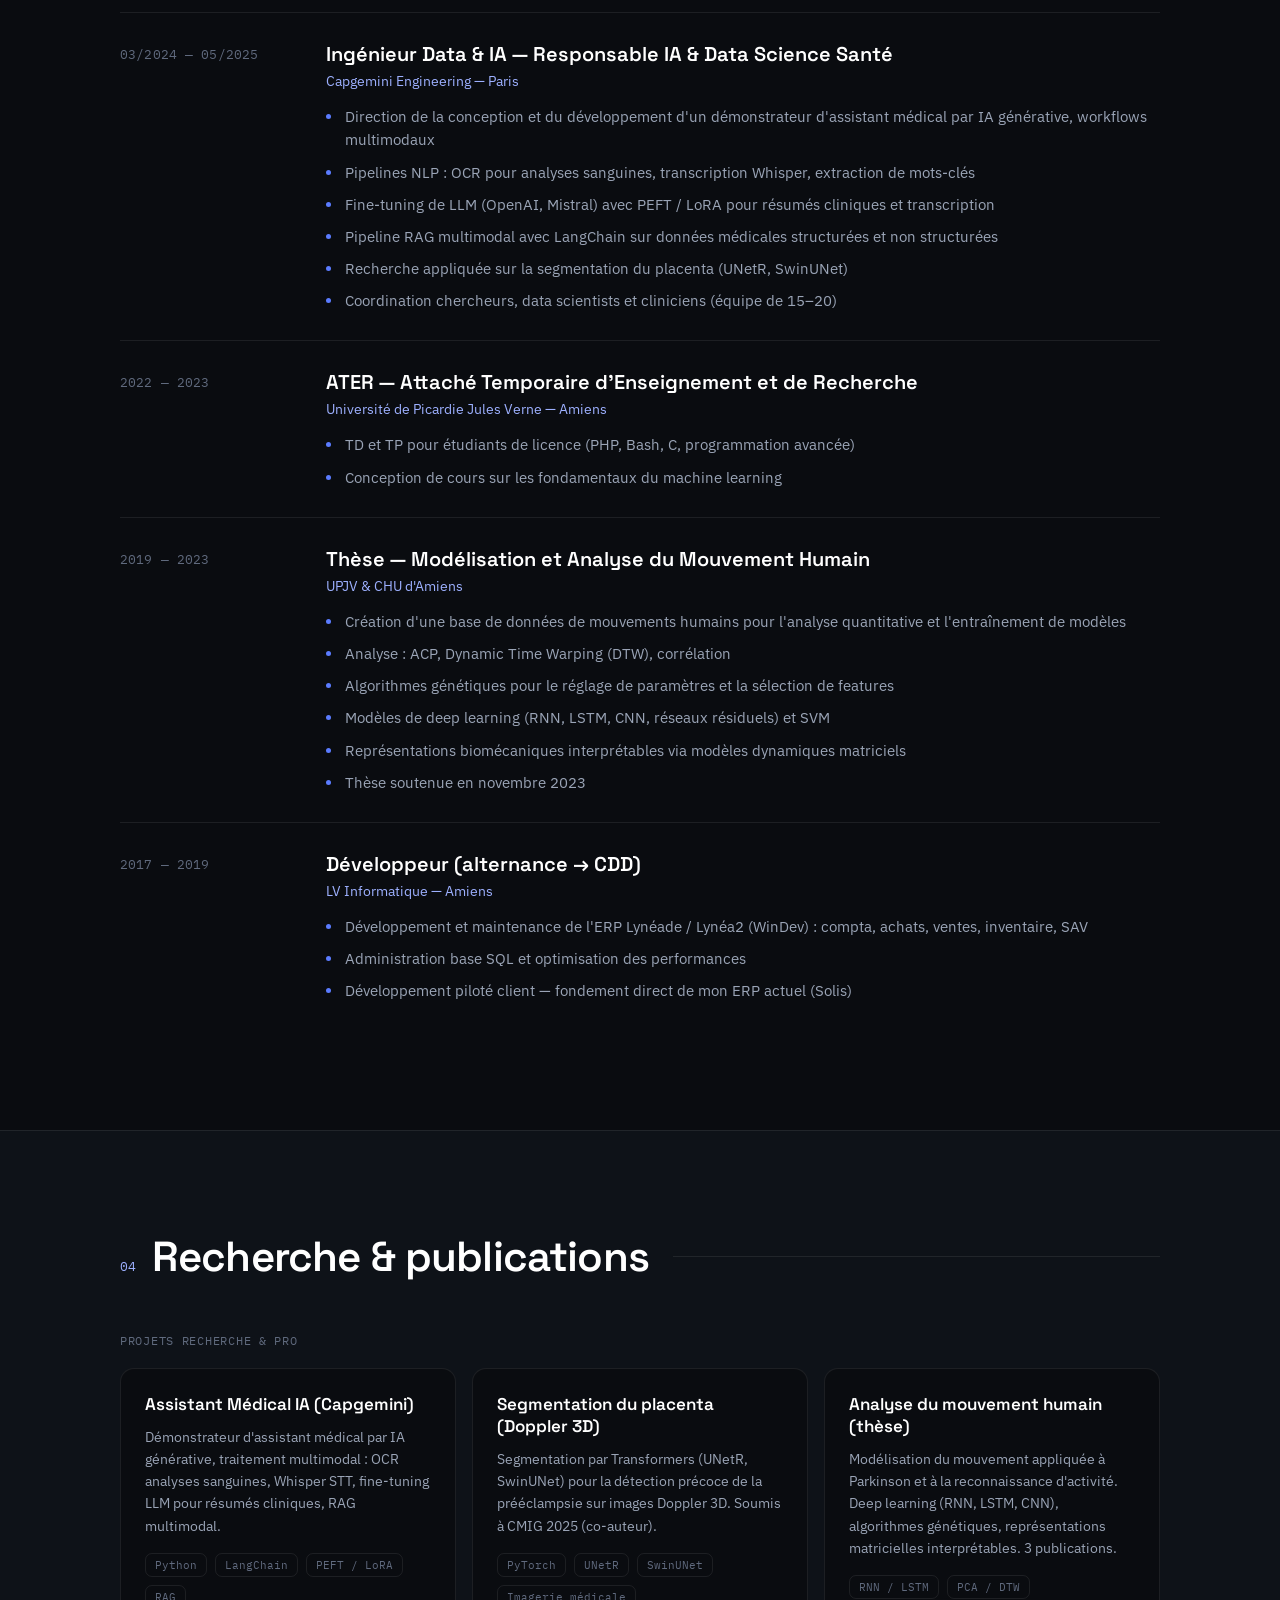
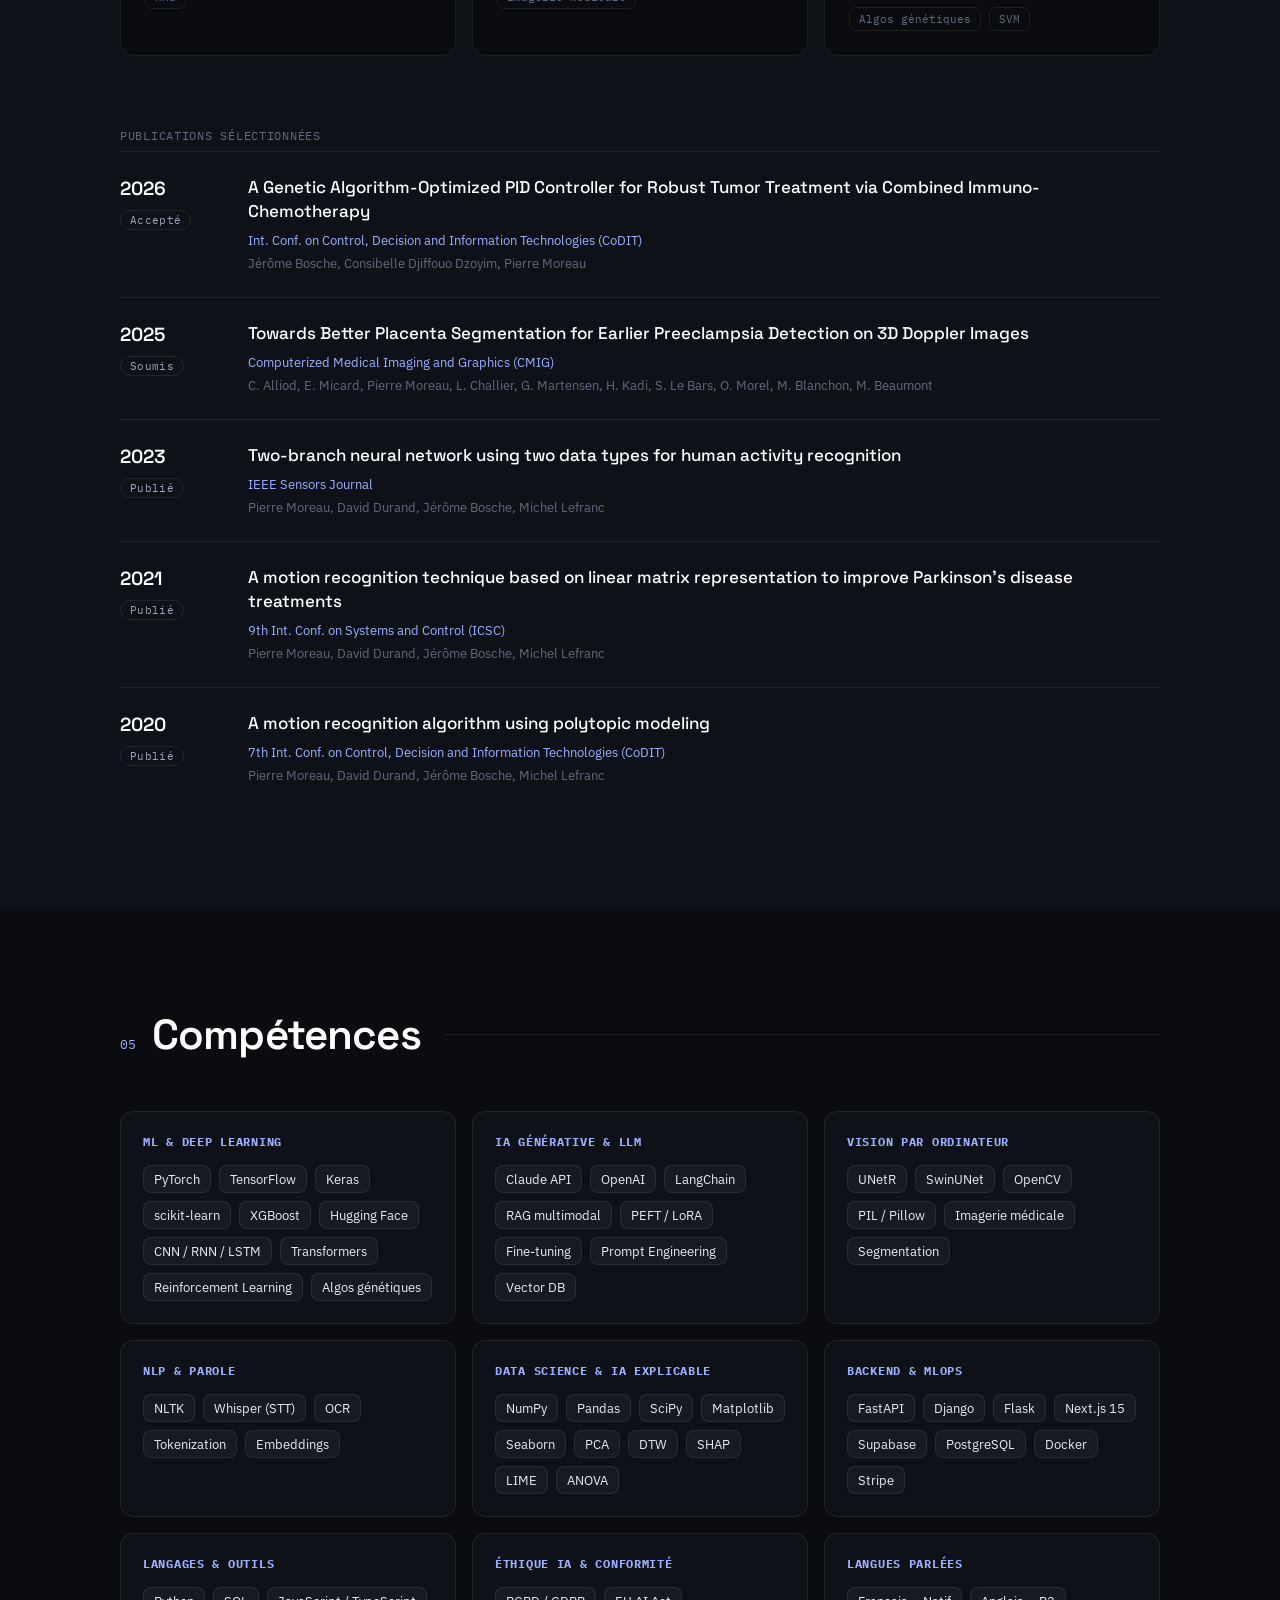
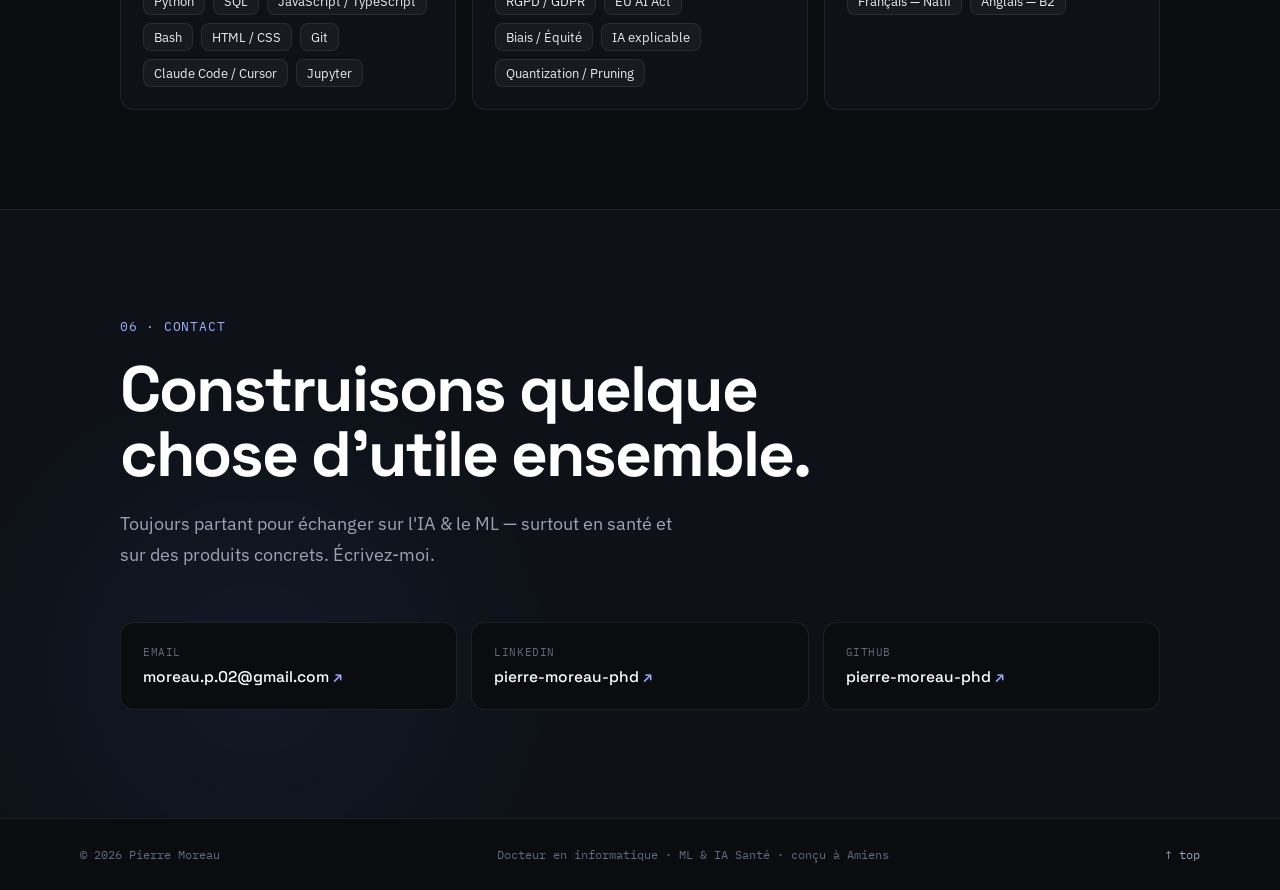
==== commit f03cd334: "labs: ajoute Petri-AI (sim de vie artificielle) au bloc jeux IA - 7e carte GitHub sur le site (EN + " ====
--- a/index-fr.html
+++ b/index-fr.html
@@ -311,6 +311,11 @@
         <p class="proj-desc">Snake maîtrisé par Deep Q-Learning, avec comparaison multi-agents en split-screen.</p>
         <div class="tags"><span class="tag sm">Deep Q-Learning</span><span class="tag sm">MLP</span><span class="tag sm">Python</span></div>
         <a class="link-pill sm" href="https://github.com/pierre-moreau-phd/Snake" target="_blank" rel="noopener">GitHub ↗</a>
+      </article><article class="proj-card" data-reveal>
+        <h3 class="proj-name">Petri-AI</h3>
+        <p class="proj-desc">Simulation de vie artificielle : des cellules pilotées par de petits réseaux de neurones se reproduisent, mutent et évoluent par sélection naturelle.</p>
+        <div class="tags"><span class="tag sm">Réseaux de neurones</span><span class="tag sm">Vie artificielle</span><span class="tag sm">Python</span></div>
+        <a class="link-pill sm" href="https://github.com/pierre-moreau-phd/Petri-AI" target="_blank" rel="noopener">GitHub ↗</a>
       </article>
     </div>
   </section>
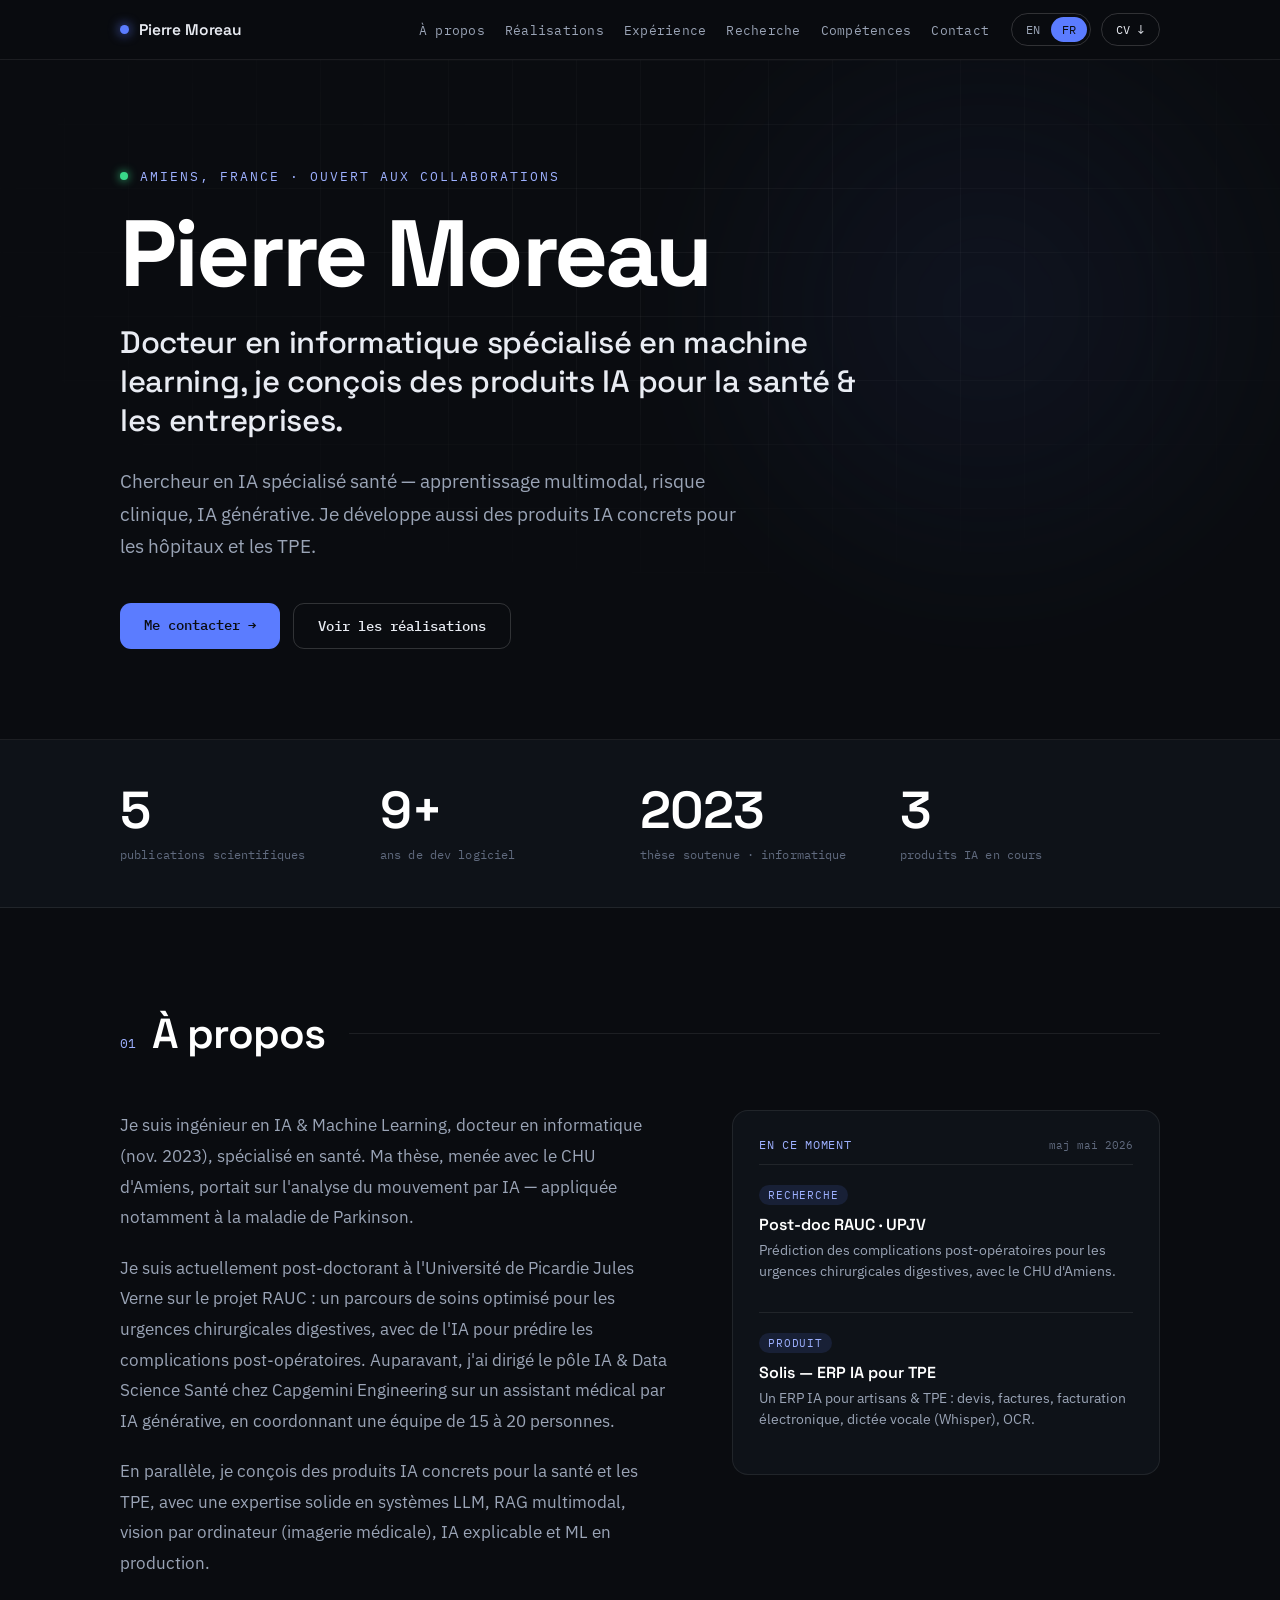
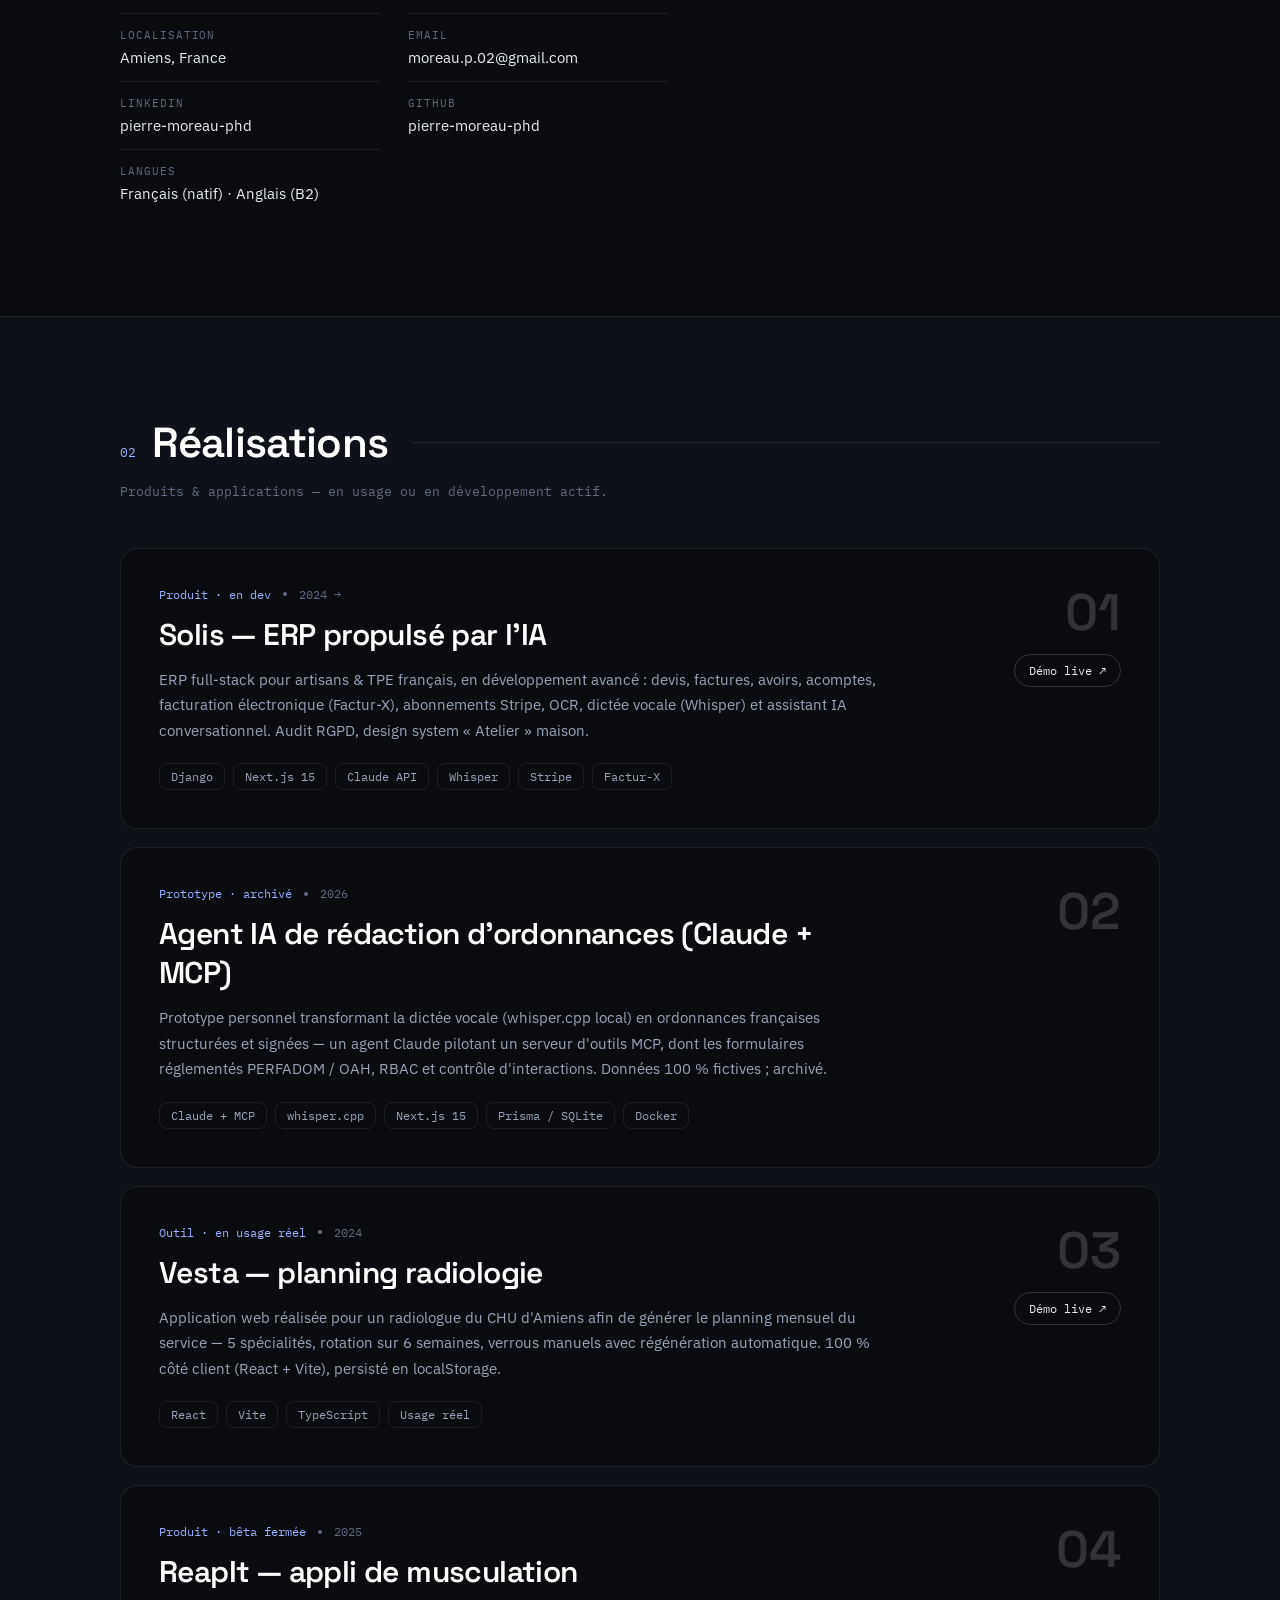
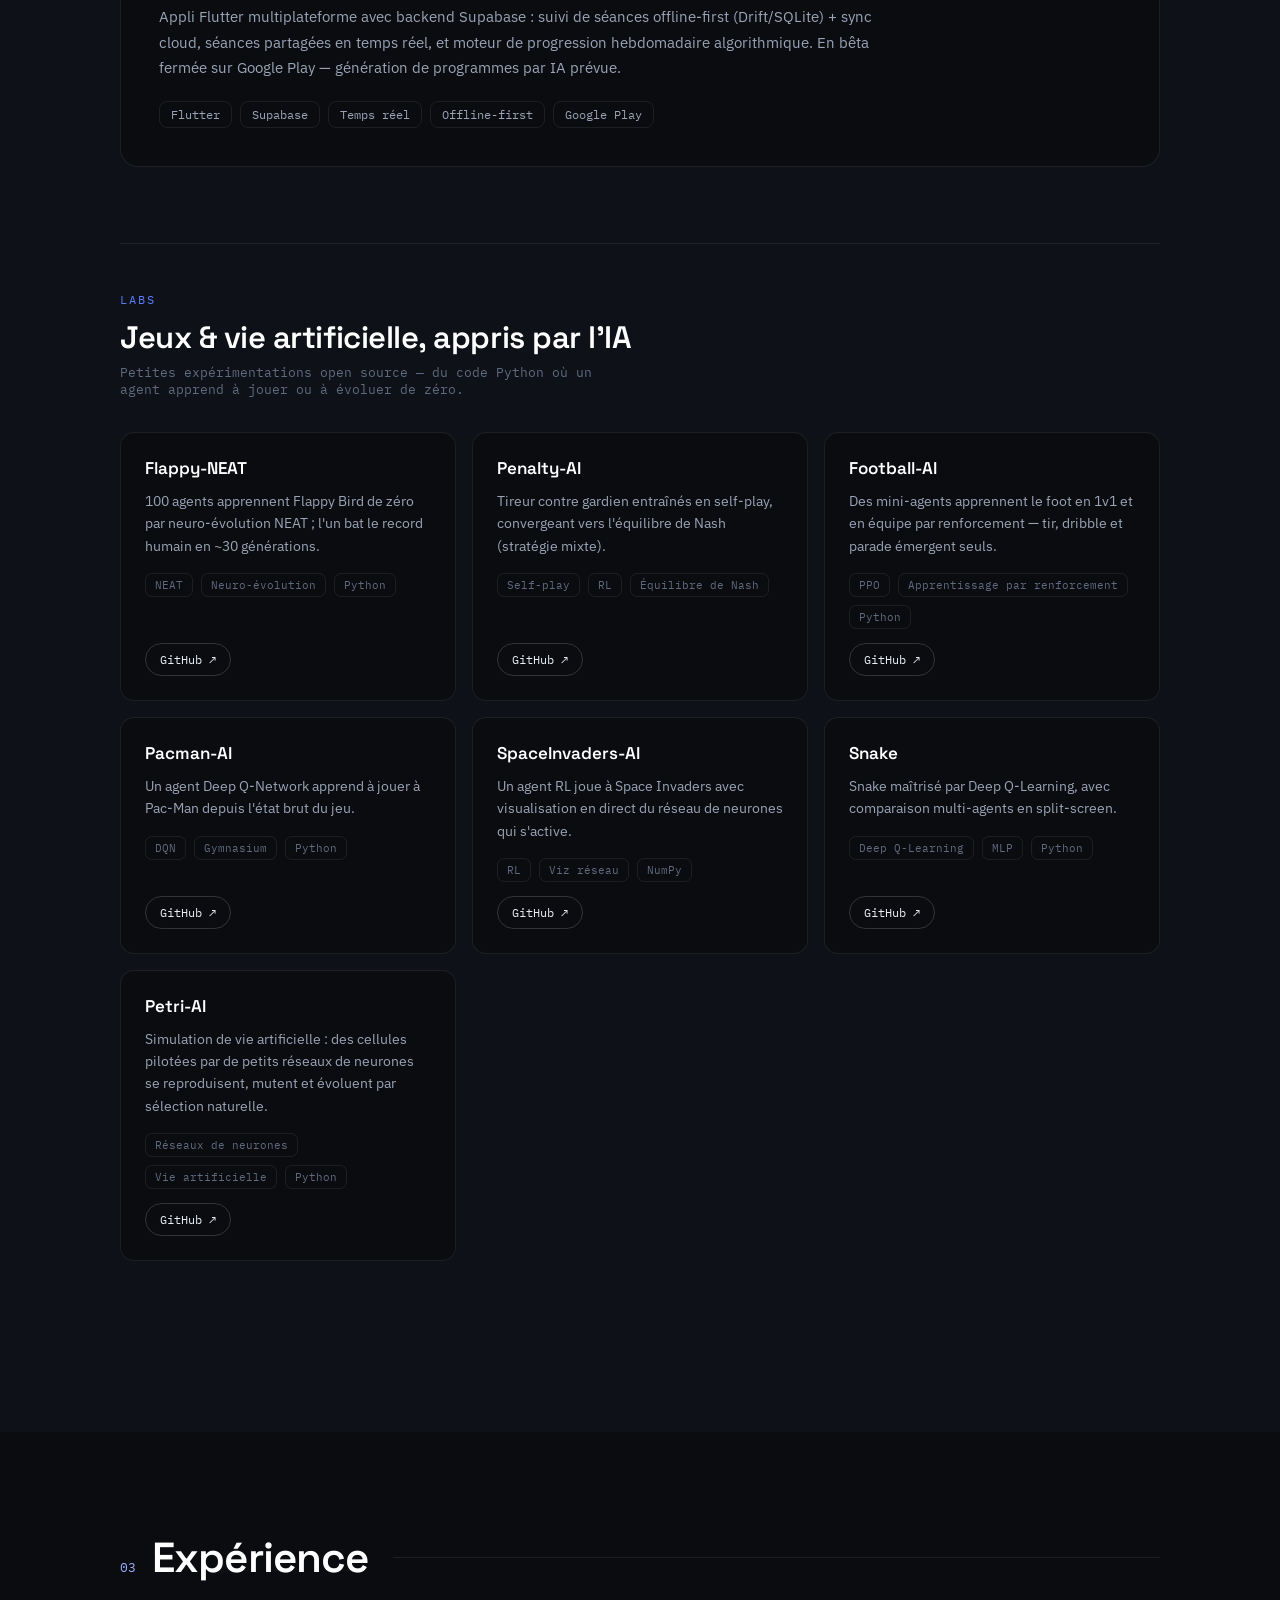
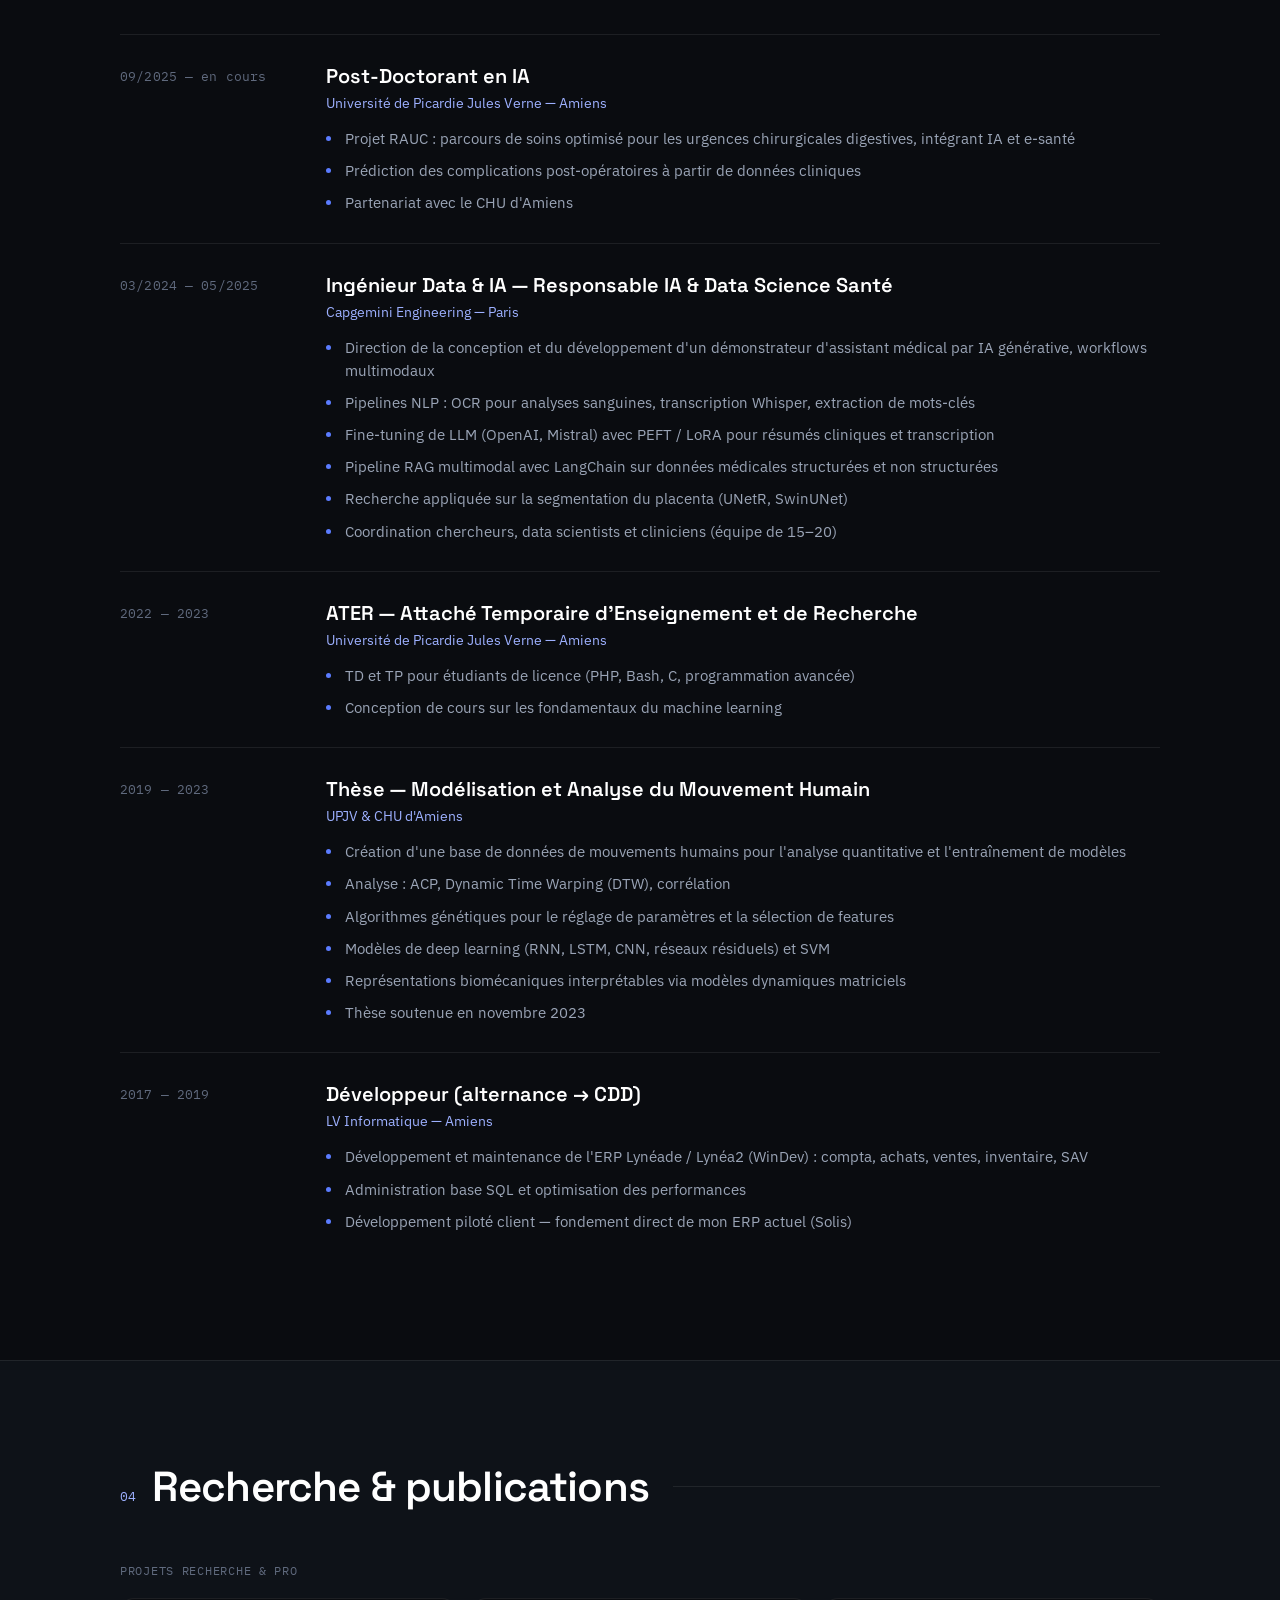
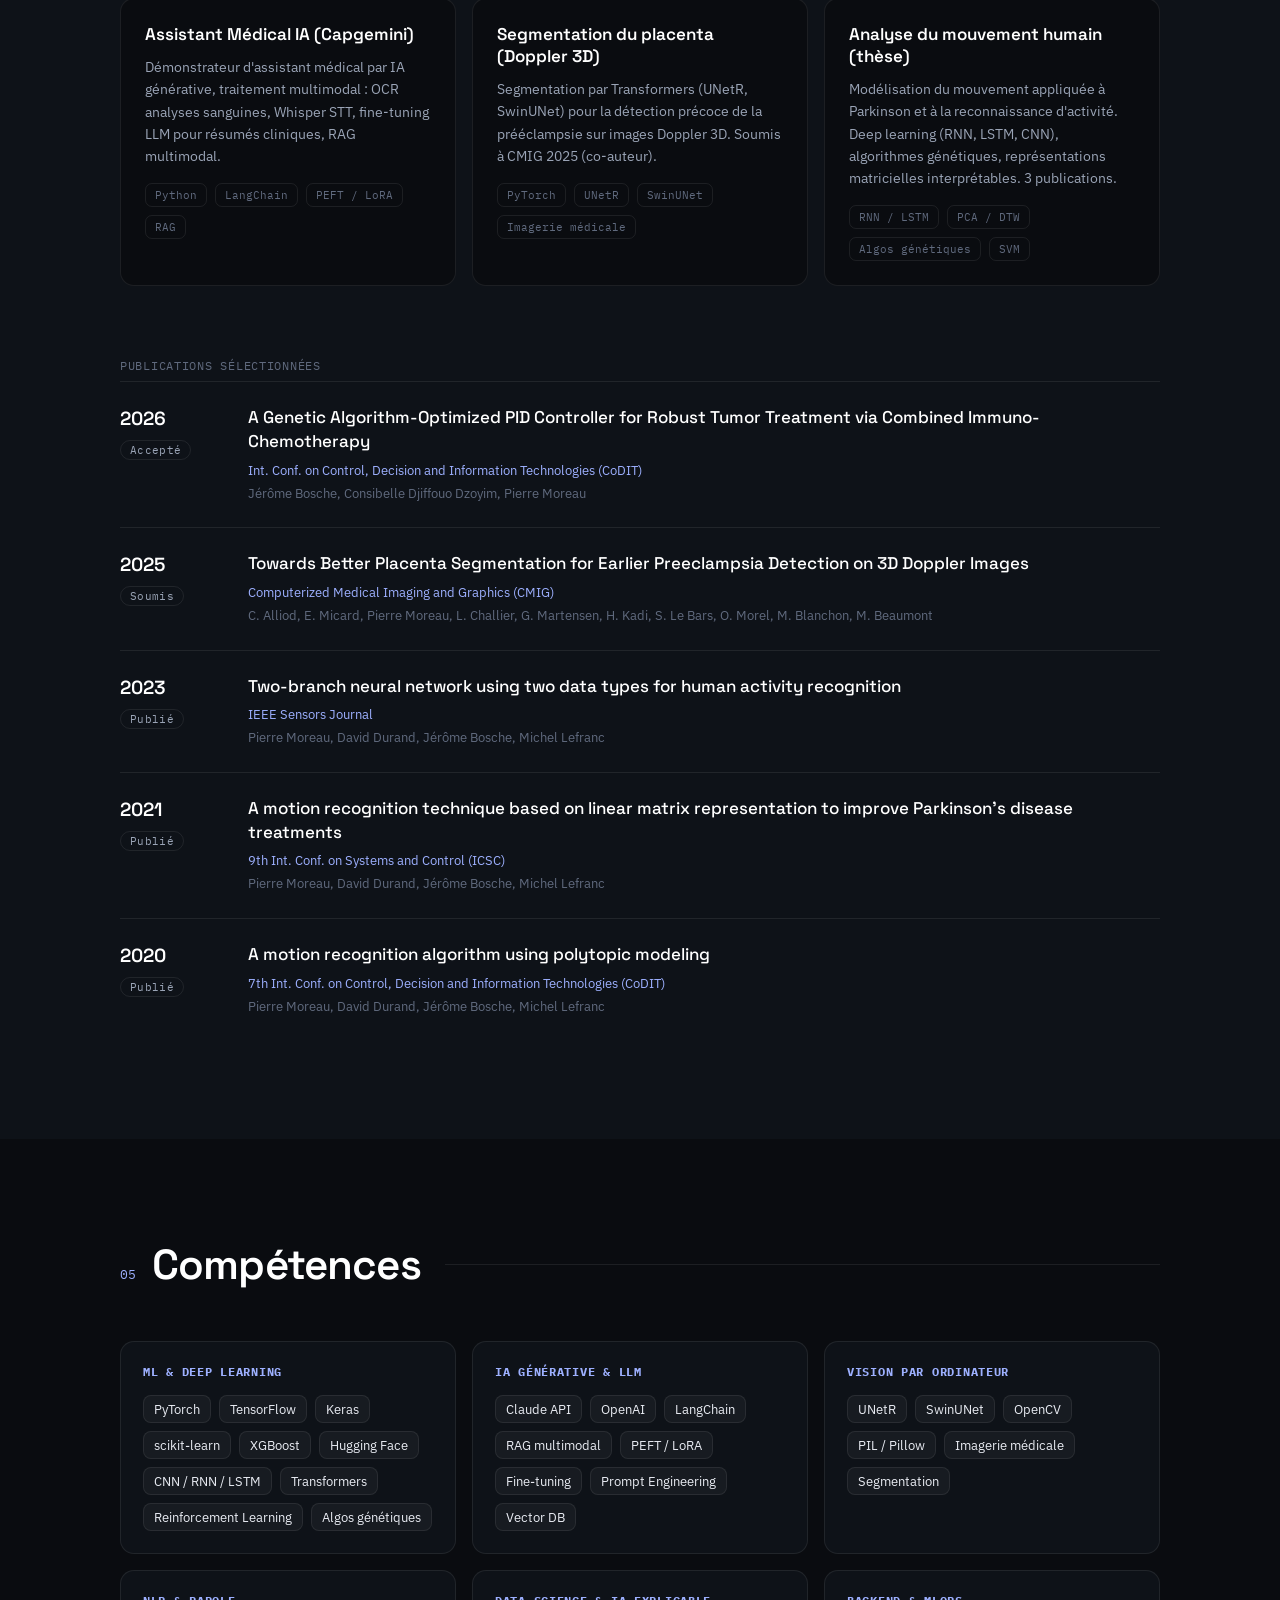
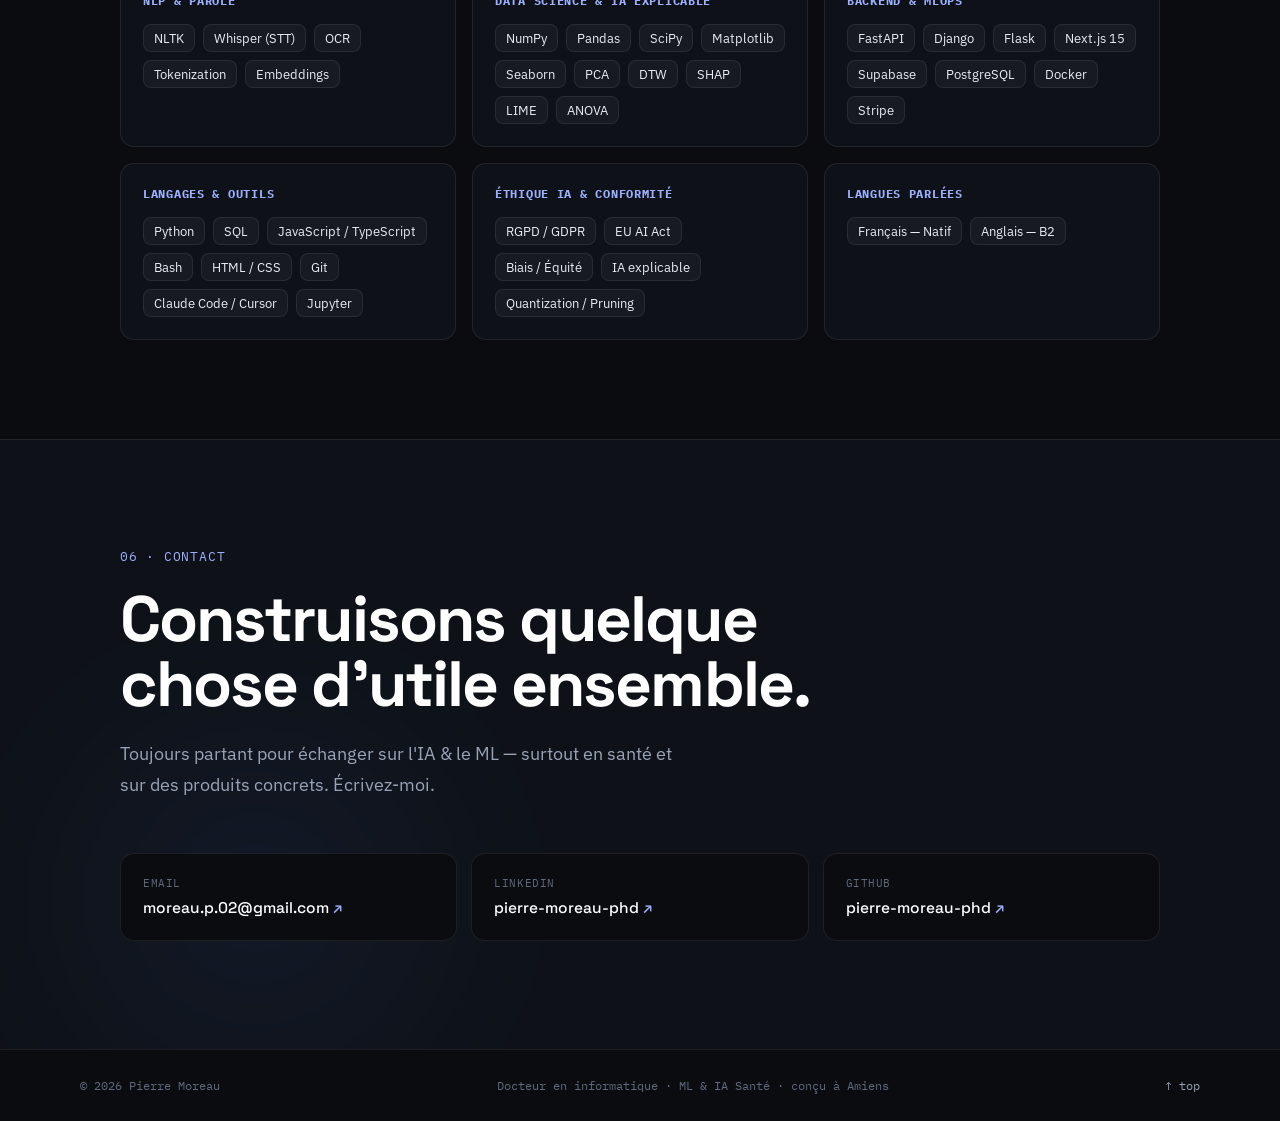
==== commit 91d1bd75: "labs: titre de section bien plus visible (séparateur + kicker + gros titre + accroche) Remplace le p" ====
--- a/index-fr.html
+++ b/index-fr.html
@@ -279,7 +279,11 @@
         </div>
       </article>
     </div>
-    <div class="subhead labs-head" data-reveal>Labs — jeux appris par l&#39;IA (open source)</div>
+    <div class="labs-head" data-reveal>
+      <span class="labs-kicker">Labs</span>
+      <h3 class="labs-title">Jeux &amp; vie artificielle, appris par l&#39;IA</h3>
+      <p class="labs-sub">Petites expérimentations open source — du code Python où un agent apprend à jouer ou à évoluer de zéro.</p>
+    </div>
     <div class="proj-grid labs-grid">
       <article class="proj-card" data-reveal>
         <h3 class="proj-name">Flappy-NEAT</h3>
--- a/styles.css
+++ b/styles.css
@@ -484,6 +484,31 @@
 .proj-card:hover { border-color: var(--line-2); transform: translateY(-3px); }
 .proj-name { font-family: var(--disp); font-weight: 600; font-size: 17px; color: #fff; margin: 0 0 11px; line-height: 1.3; }
 .proj-desc { font-size: 13.5px; line-height: 1.65; color: var(--tx-dim); margin: 0 0 16px; }
+.labs-head {
+  margin-top: clamp(48px, 6vw, 80px);
+  padding-top: clamp(30px, 3.5vw, 44px);
+  border-top: 1px solid var(--line);
+  margin-bottom: clamp(24px, 3vw, 34px);
+}
+.labs-kicker {
+  display: inline-block;
+  font-family: var(--mono);
+  font-size: 12px;
+  letter-spacing: .18em;
+  text-transform: uppercase;
+  color: var(--accent);
+  margin-bottom: 12px;
+}
+.labs-title {
+  font-family: var(--disp);
+  font-weight: 600;
+  font-size: clamp(22px, 3vw, 31px);
+  letter-spacing: -.015em;
+  color: #fff;
+  margin: 0 0 8px;
+  line-height: 1.18;
+}
+.labs-sub { font-family: var(--mono); font-size: 13px; color: var(--tx-mute); margin: 0; max-width: 62ch; }
 .labs-grid .proj-card { display: flex; flex-direction: column; }
 .labs-grid .proj-card .tags { margin-bottom: 14px; }
 .labs-grid .proj-card .link-pill { align-self: flex-start; margin-top: auto; }
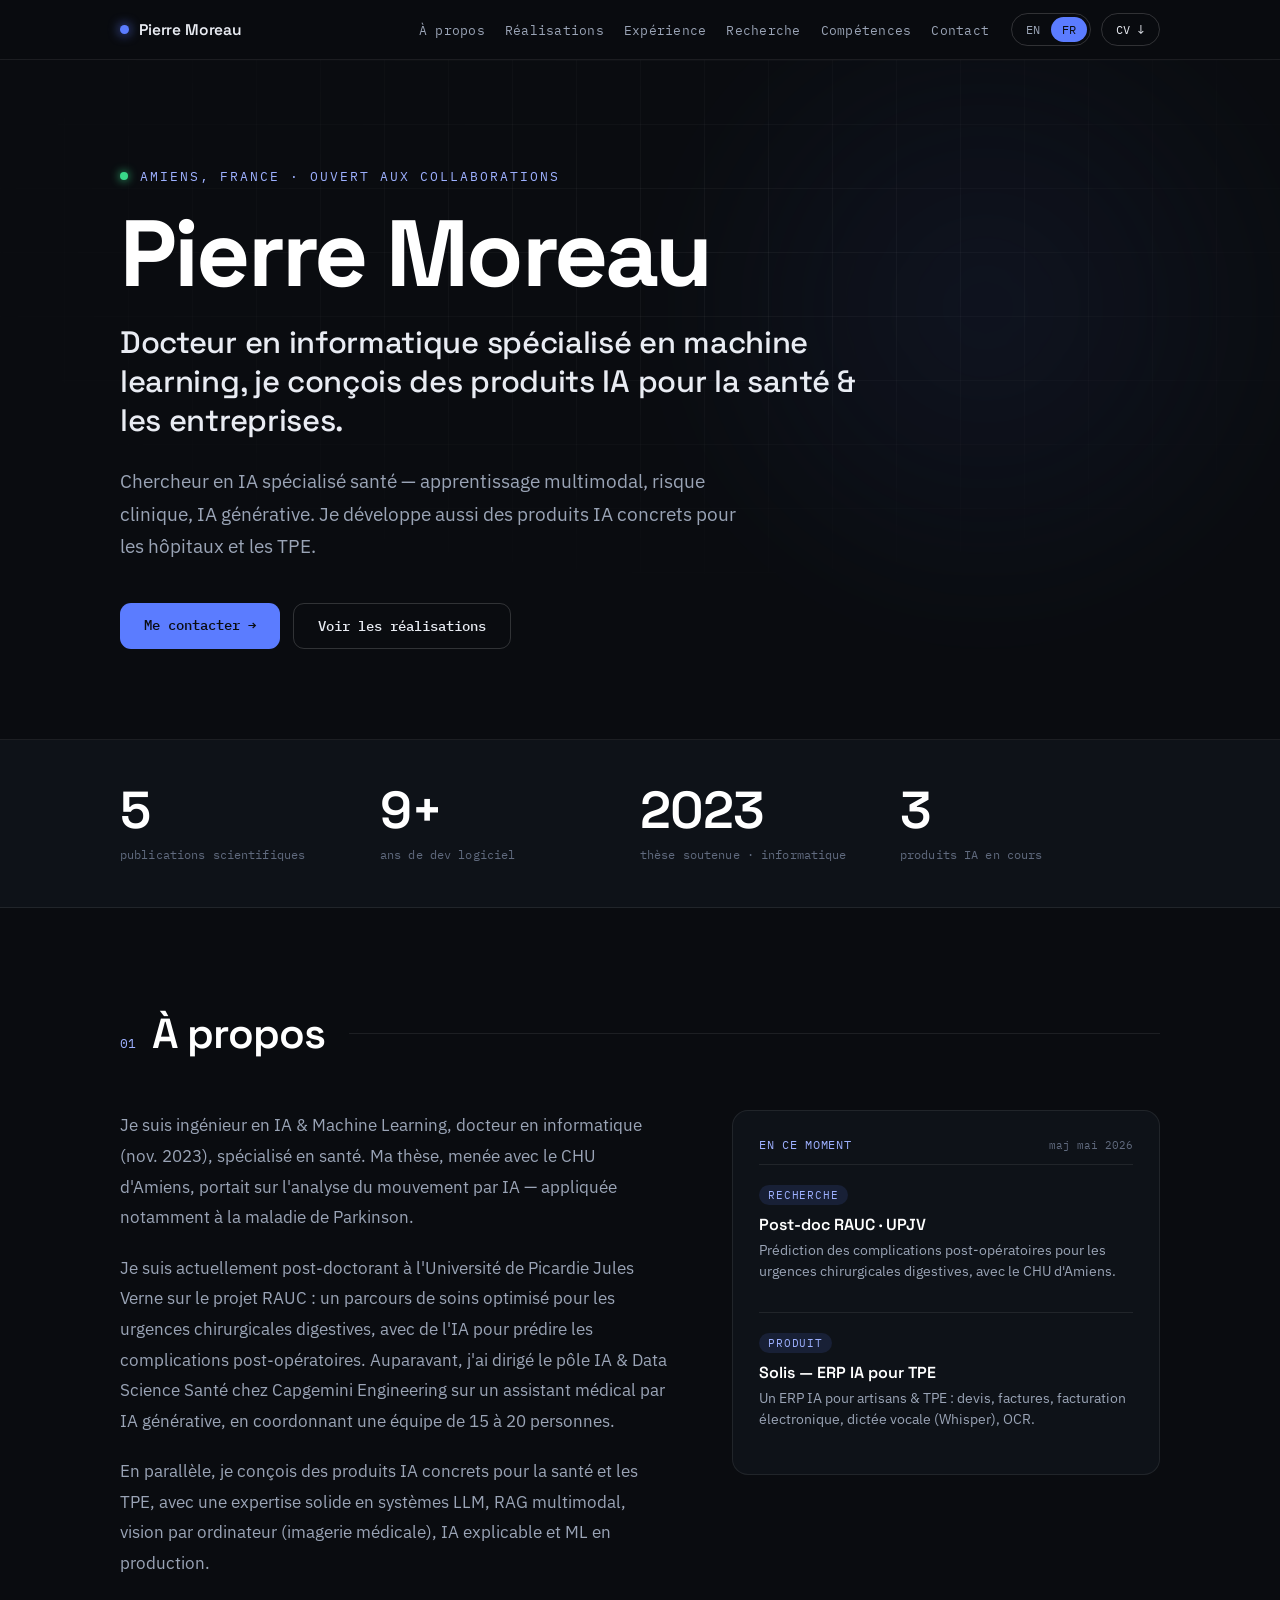
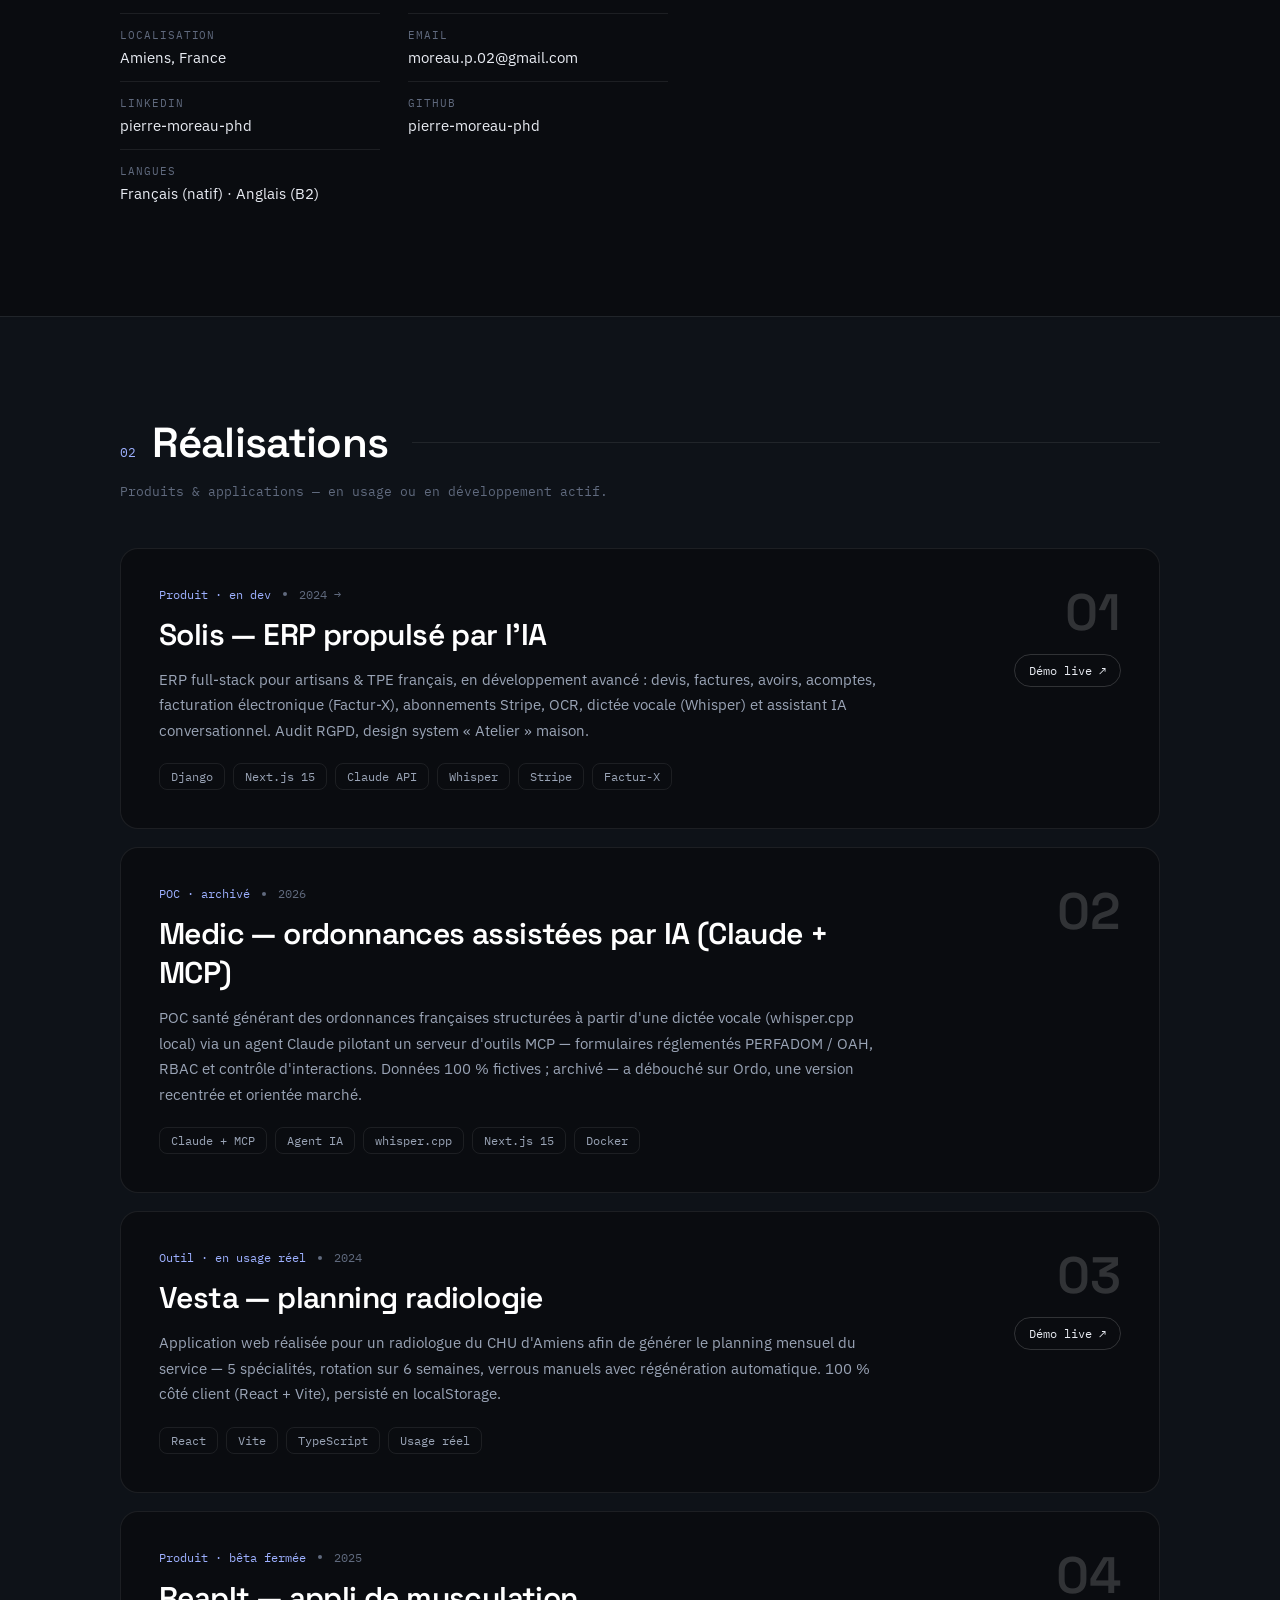
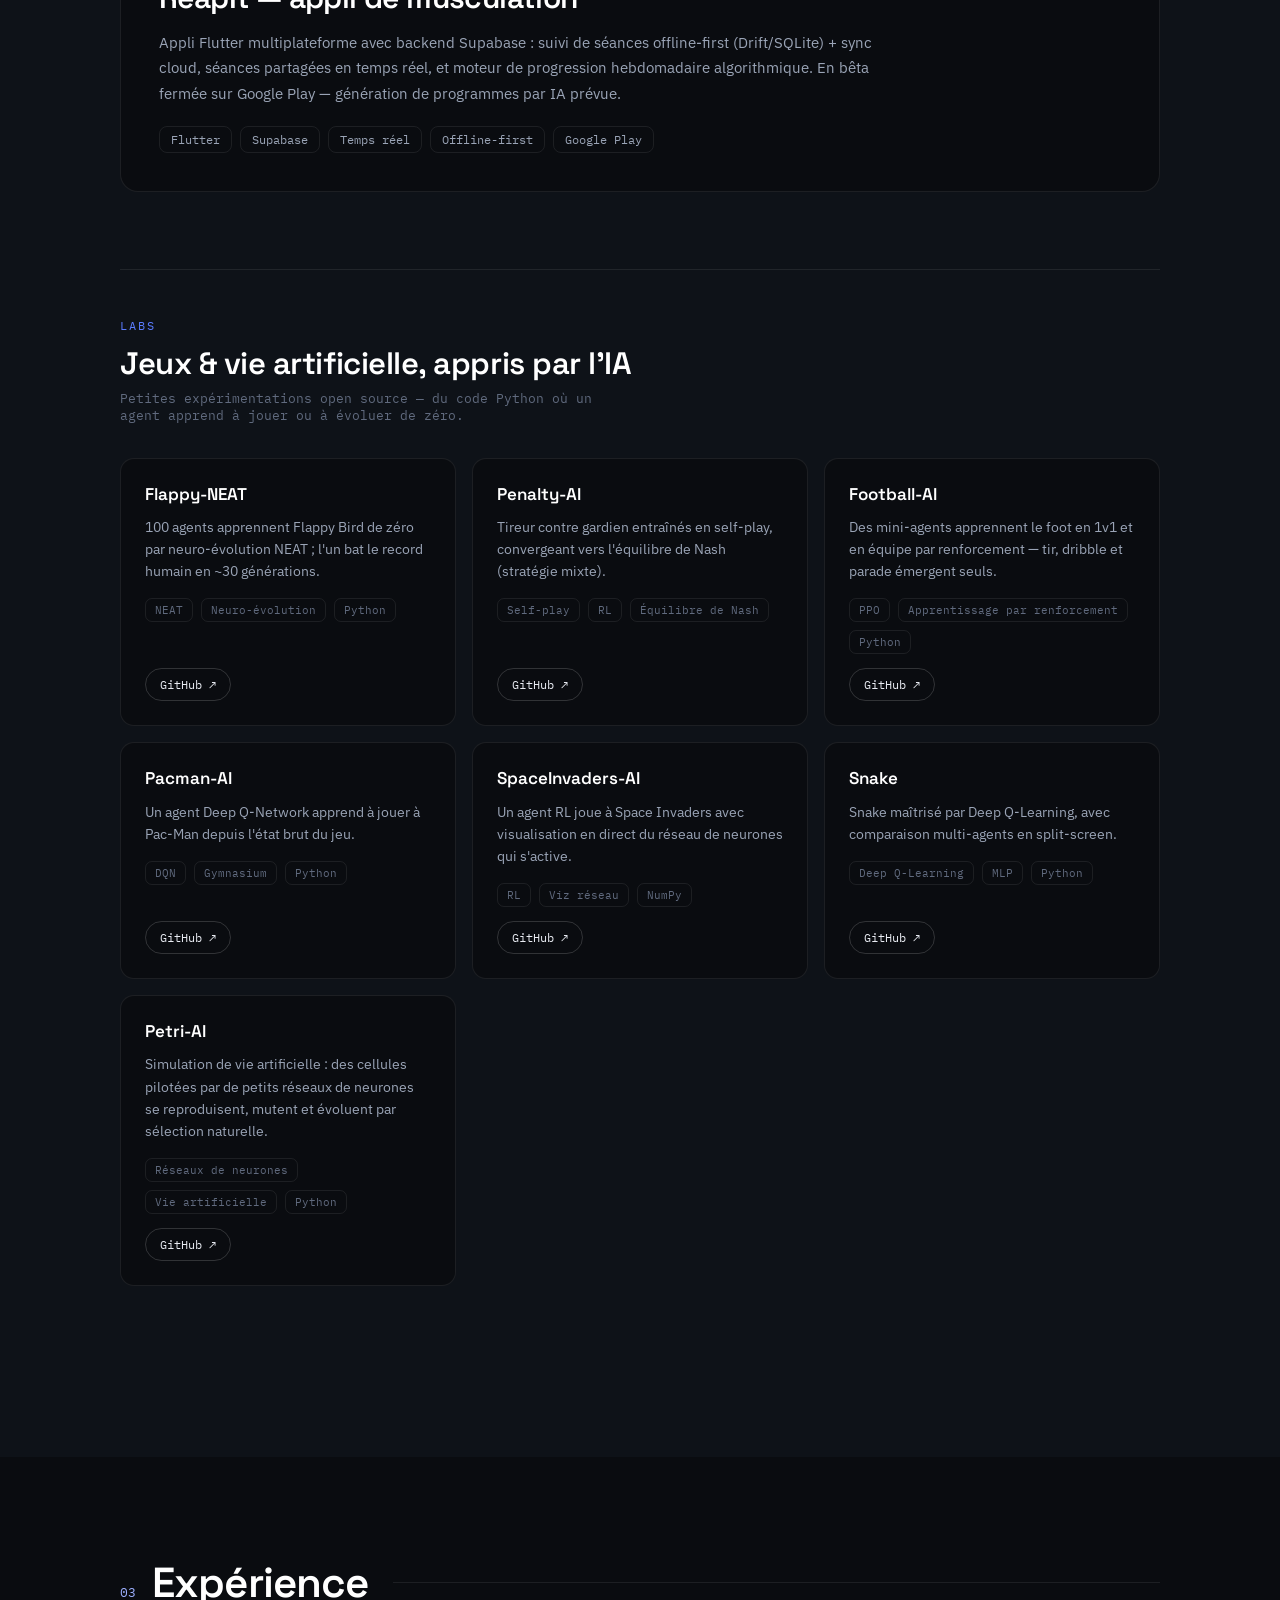
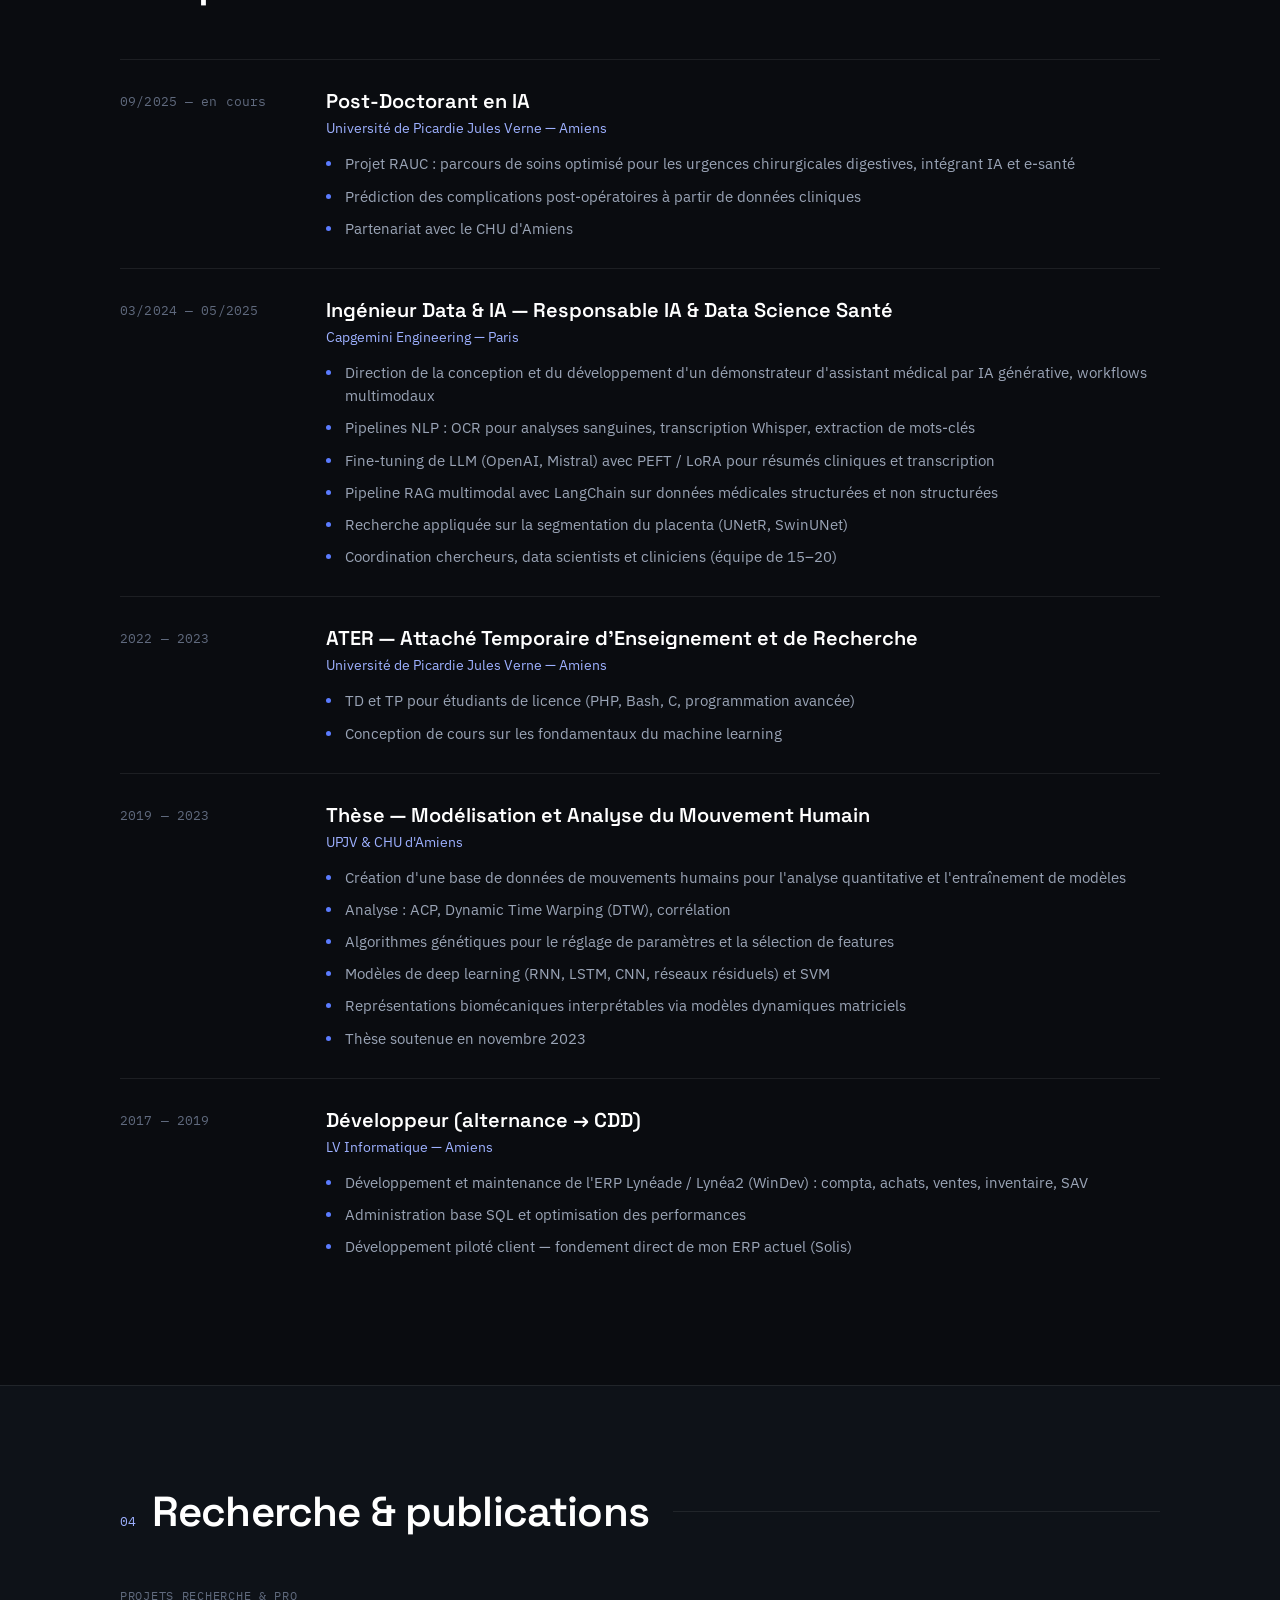
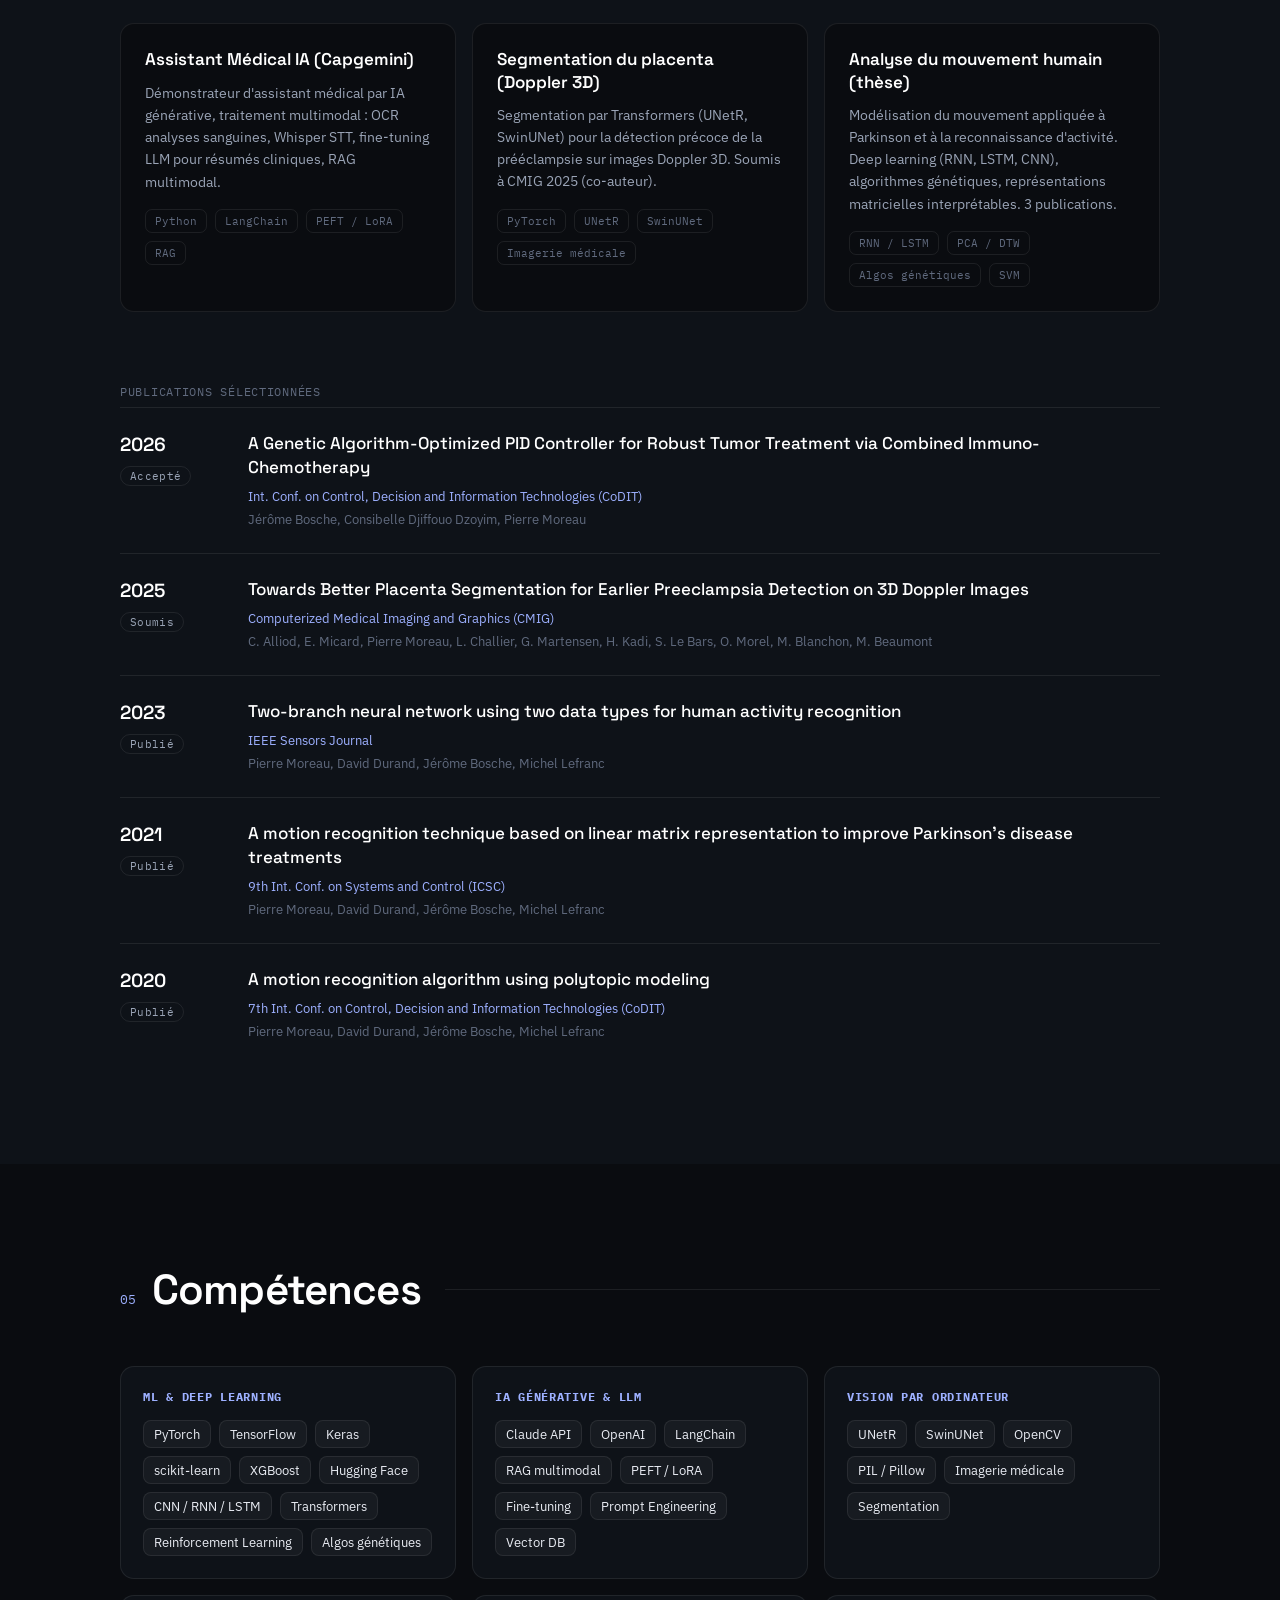
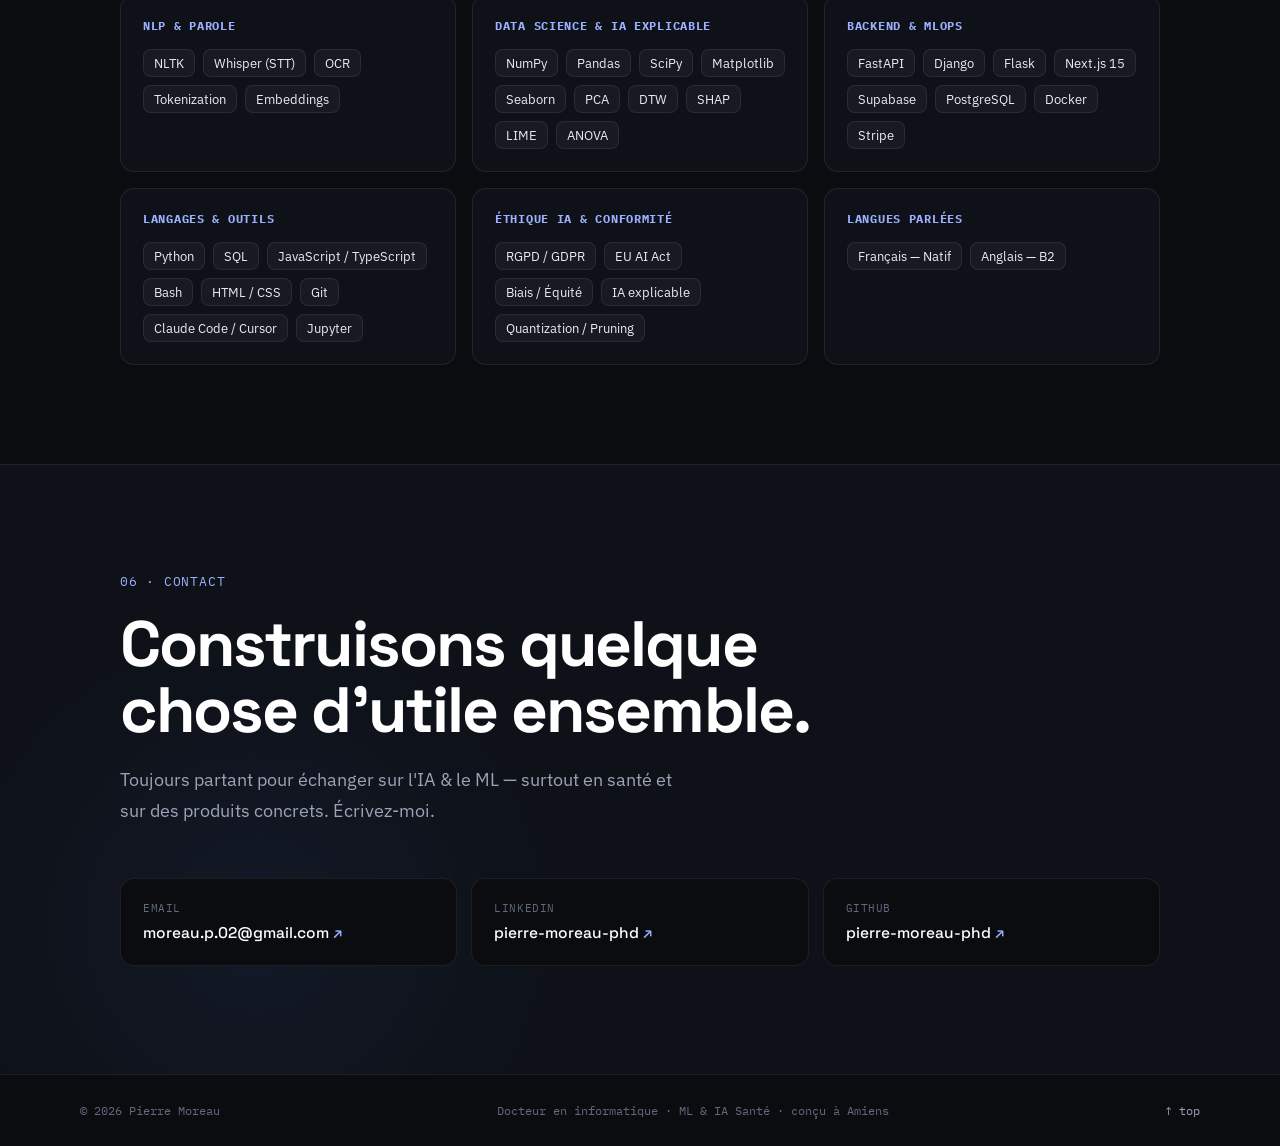
==== commit 1da1a154: "medic: recadre en POC + lignée vers Ordo (site + PDF) - « Prototype » → « POC », nom « Medic — ordon" ====
--- a/index-fr.html
+++ b/index-fr.html
@@ -230,13 +230,13 @@
         <div class="work-card-row">
           <div class="work-card-main">
             <div class="work-meta">
-              <span class="work-kind">Prototype · archivé</span>
+              <span class="work-kind">POC · archivé</span>
               <span class="dot-sep" aria-hidden="true"></span>
               <span class="work-year">2026</span>
             </div>
-            <h3 class="work-name">Agent IA de rédaction d&#39;ordonnances (Claude + MCP)</h3>
-            <p class="work-desc">Prototype personnel transformant la dictée vocale (whisper.cpp local) en ordonnances françaises structurées et signées — un agent Claude pilotant un serveur d&#39;outils MCP, dont les formulaires réglementés PERFADOM / OAH, RBAC et contrôle d&#39;interactions. Données 100 % fictives ; archivé.</p>
-            <div class="tags"><span class="tag">Claude + MCP</span><span class="tag">whisper.cpp</span><span class="tag">Next.js 15</span><span class="tag">Prisma / SQLite</span><span class="tag">Docker</span></div>
+            <h3 class="work-name">Medic — ordonnances assistées par IA (Claude + MCP)</h3>
+            <p class="work-desc">POC santé générant des ordonnances françaises structurées à partir d&#39;une dictée vocale (whisper.cpp local) via un agent Claude pilotant un serveur d&#39;outils MCP — formulaires réglementés PERFADOM / OAH, RBAC et contrôle d&#39;interactions. Données 100 % fictives ; archivé — a débouché sur Ordo, une version recentrée et orientée marché.</p>
+            <div class="tags"><span class="tag">Claude + MCP</span><span class="tag">Agent IA</span><span class="tag">whisper.cpp</span><span class="tag">Next.js 15</span><span class="tag">Docker</span></div>
           </div>
           <div class="work-card-side">
             <span class="work-no" aria-hidden="true">02</span>
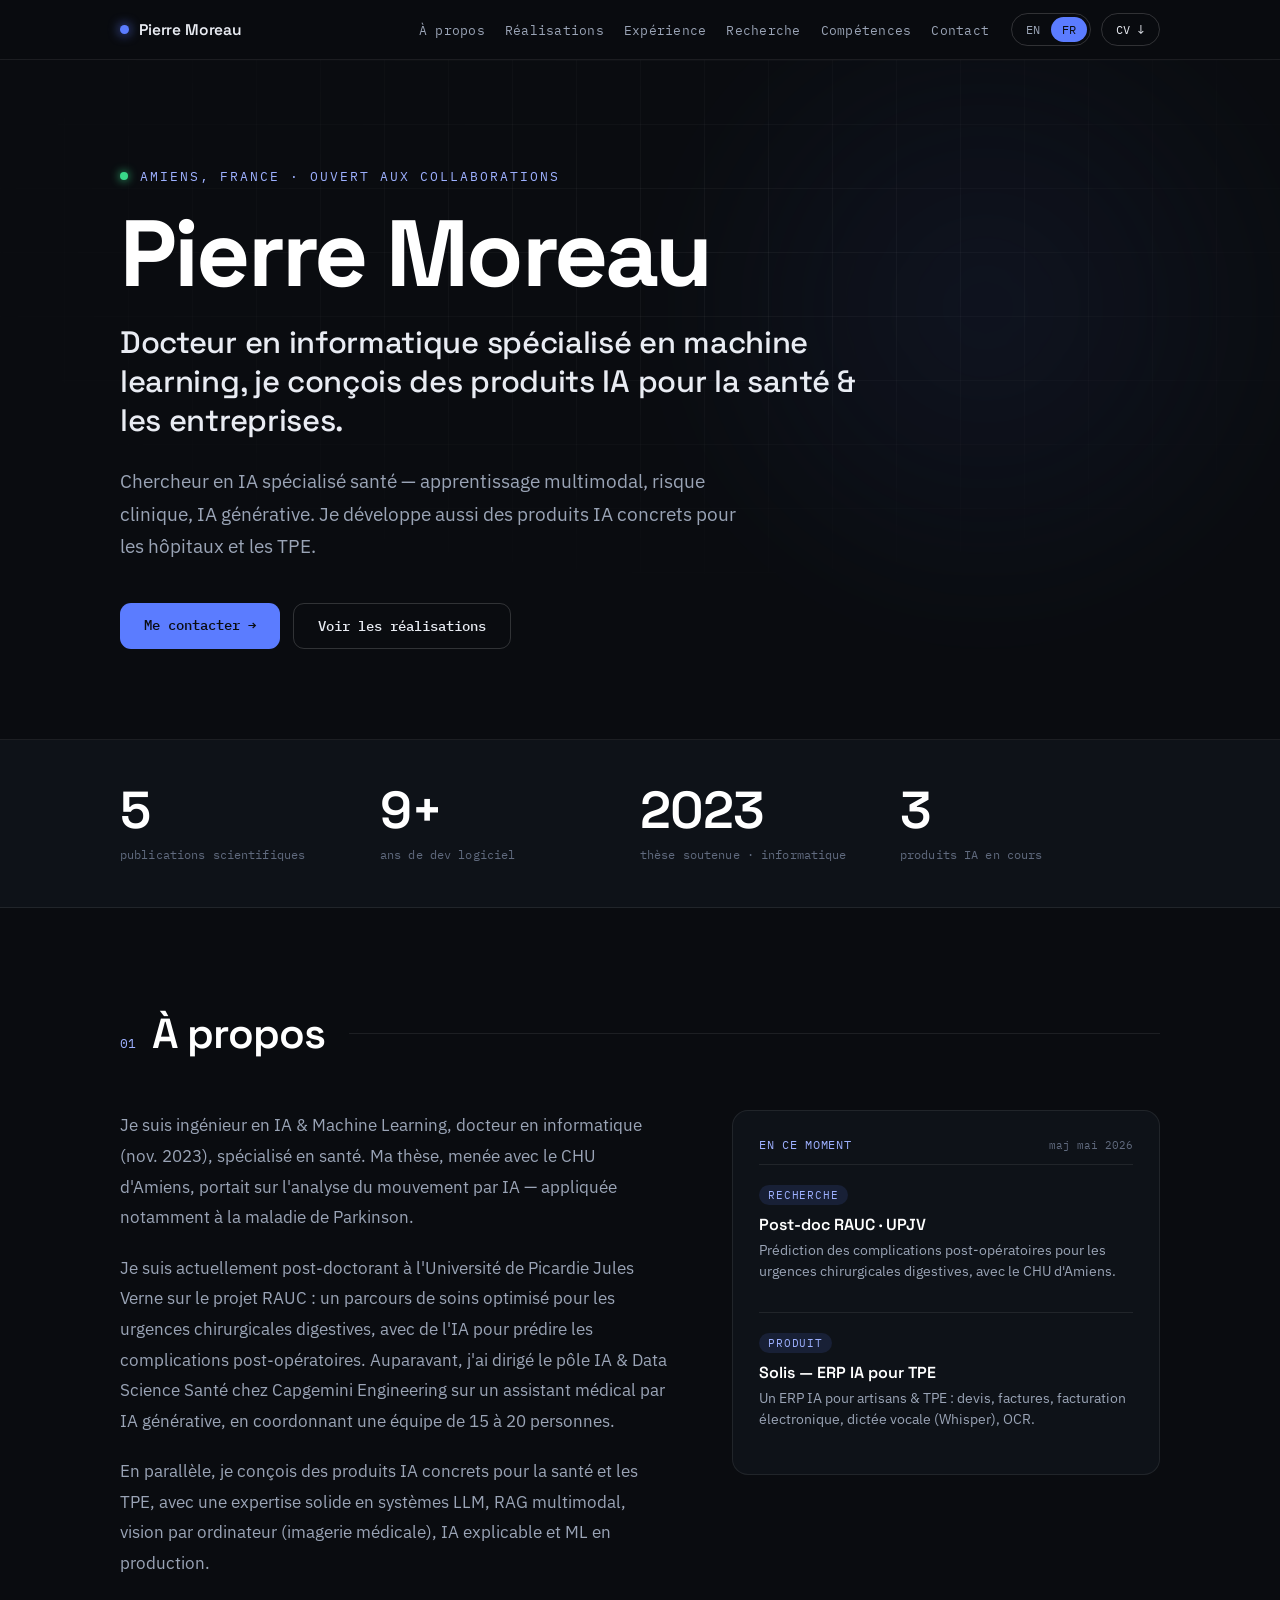
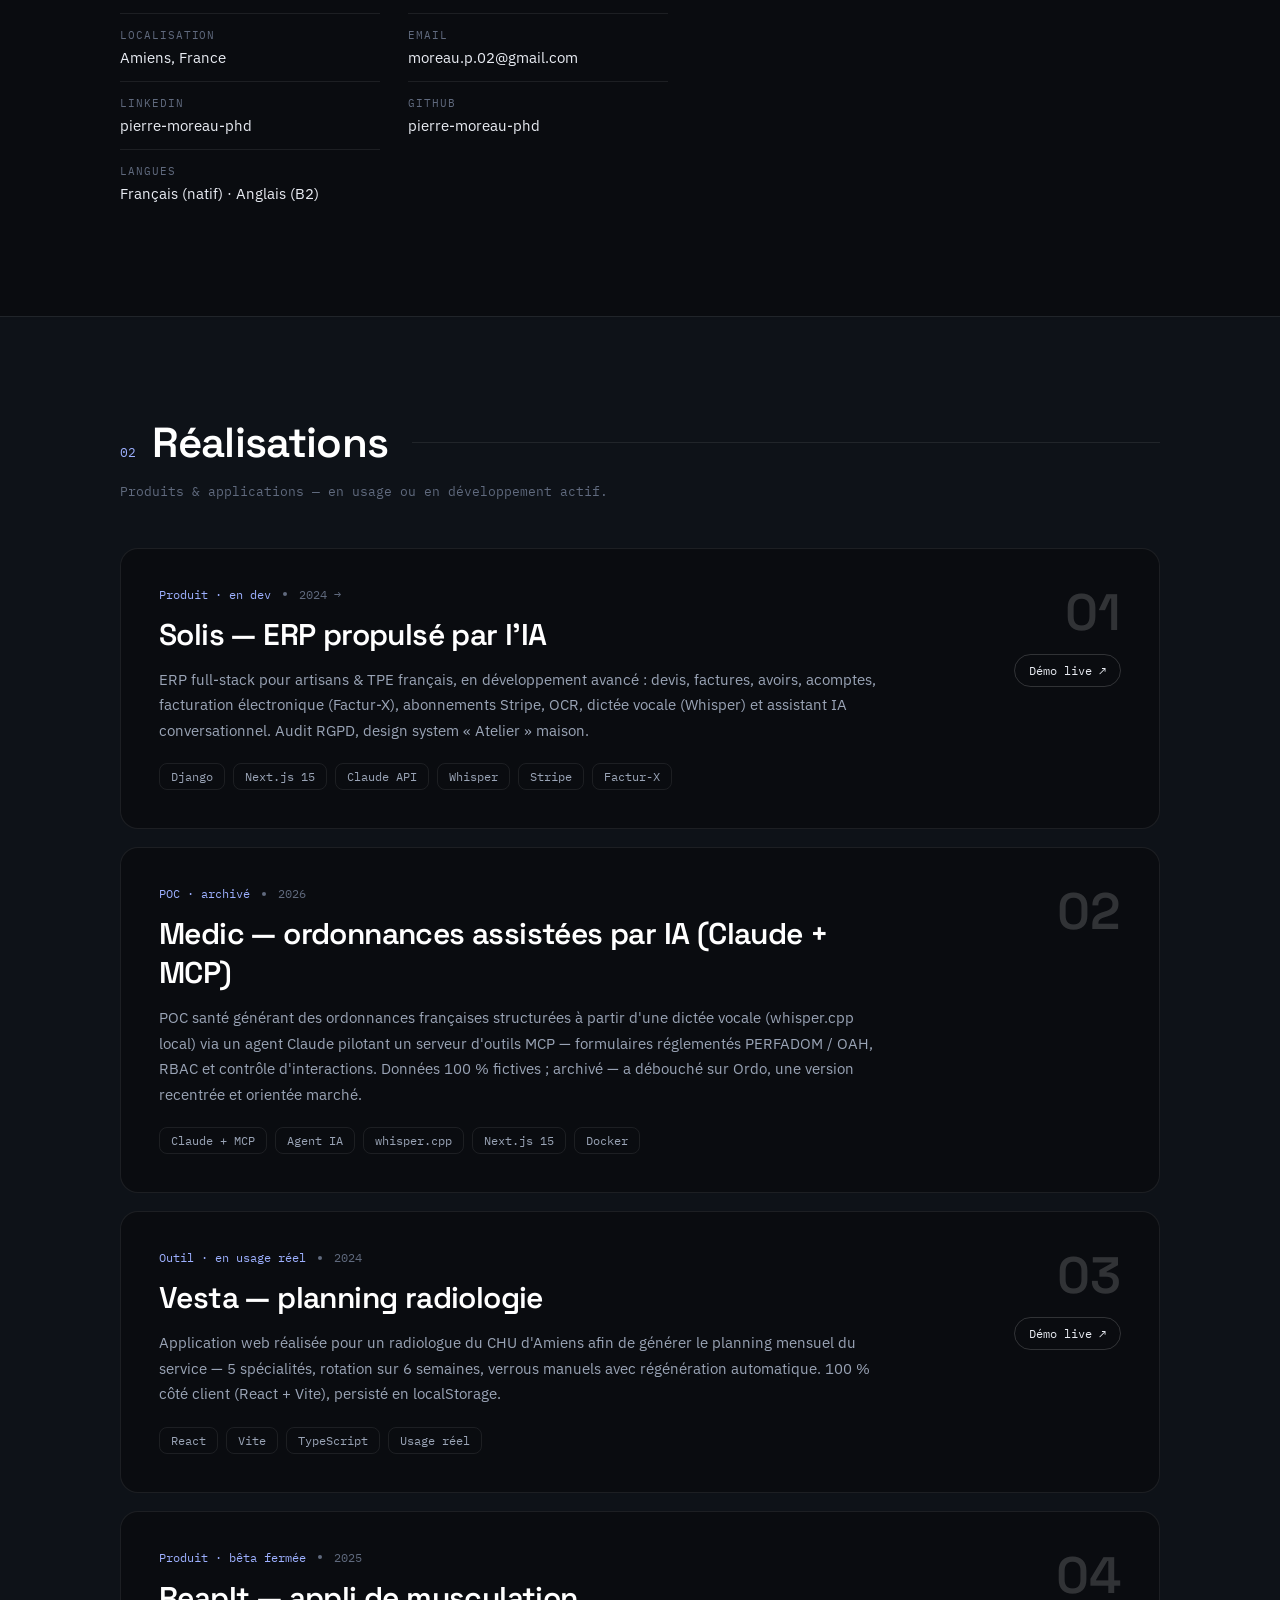
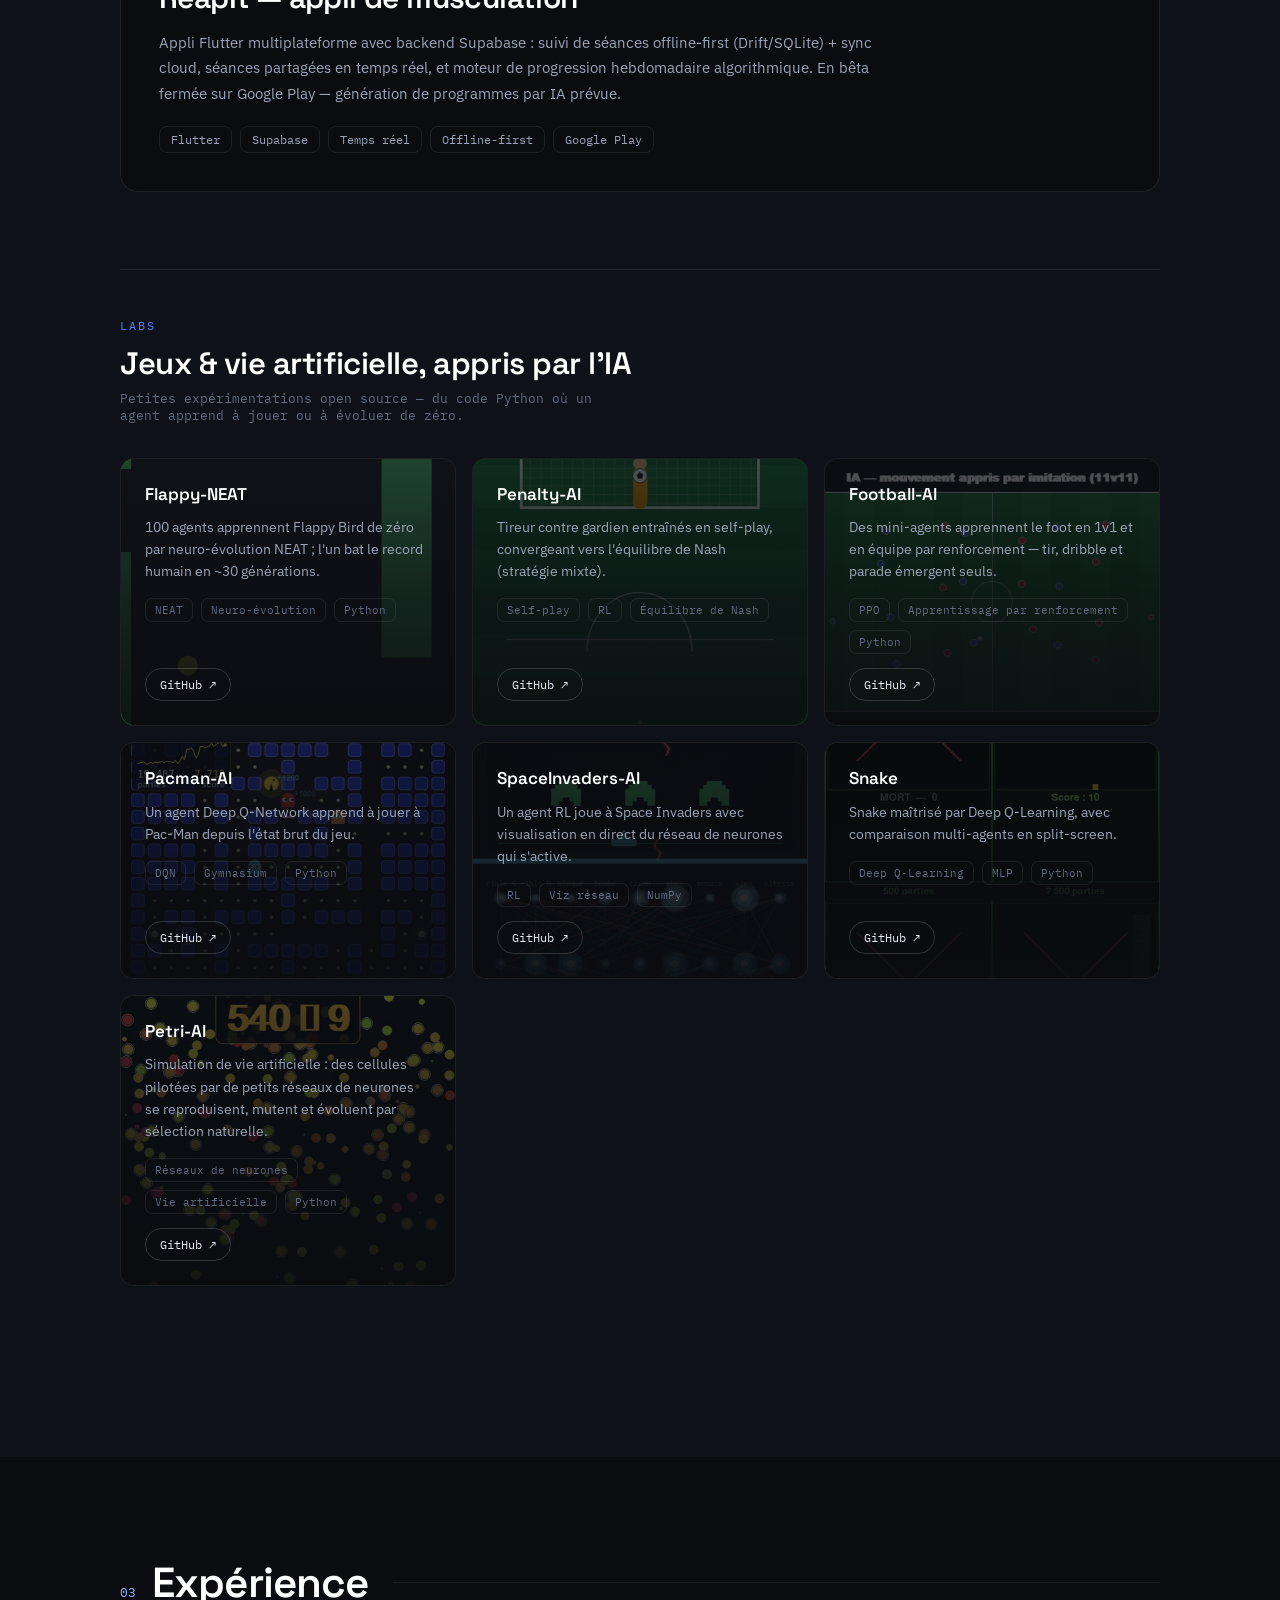
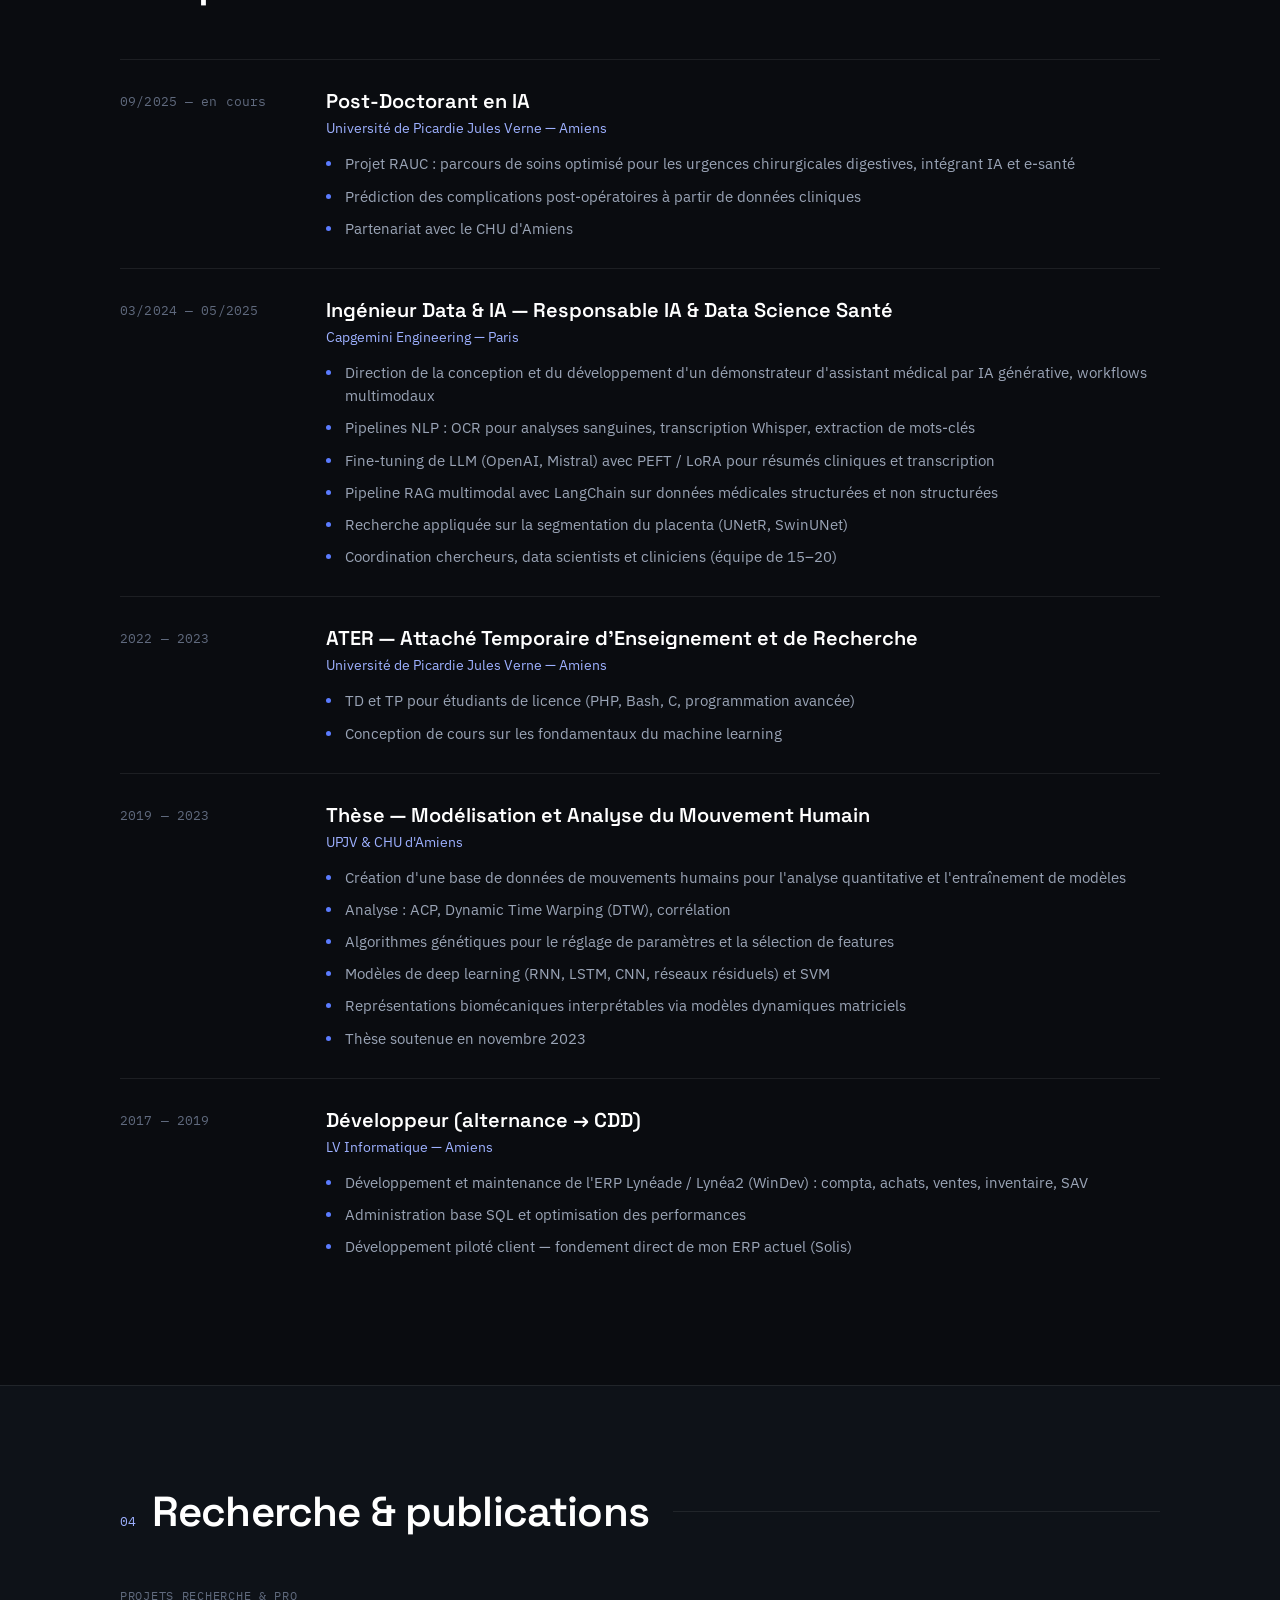
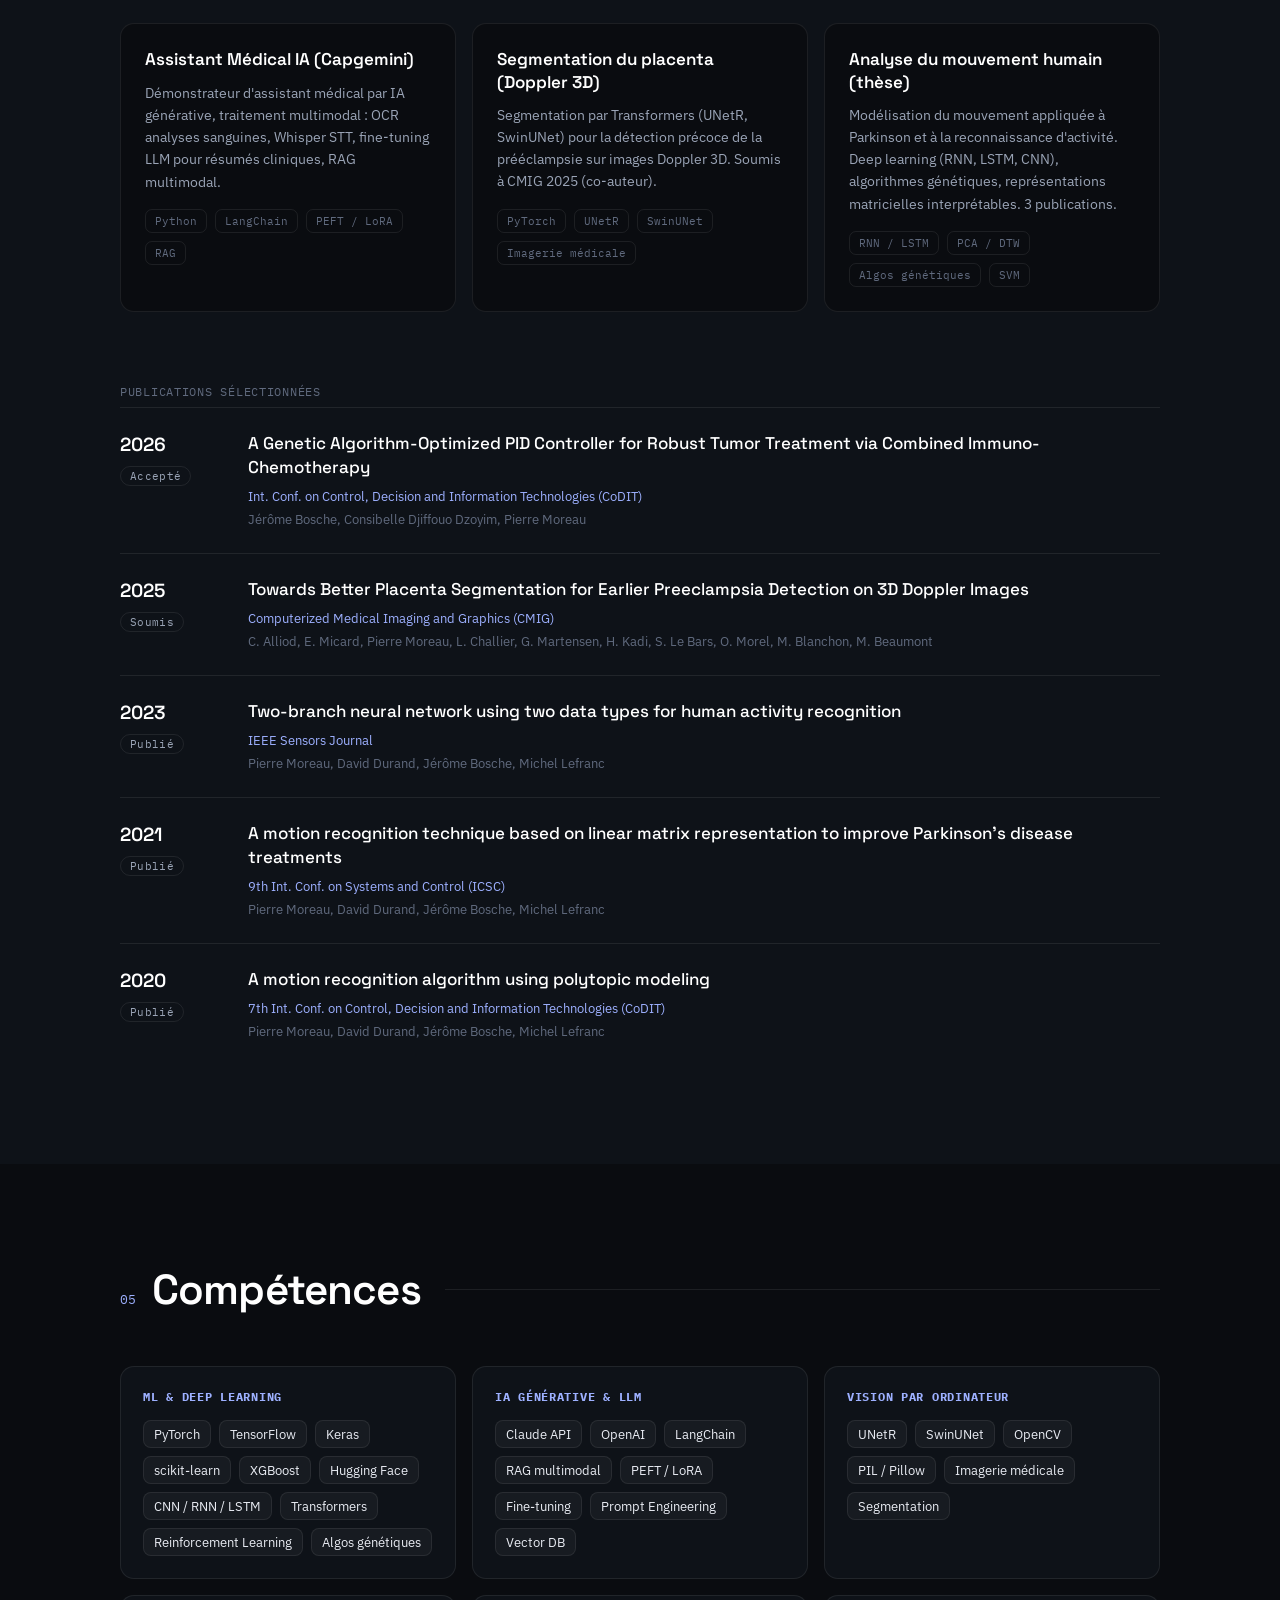
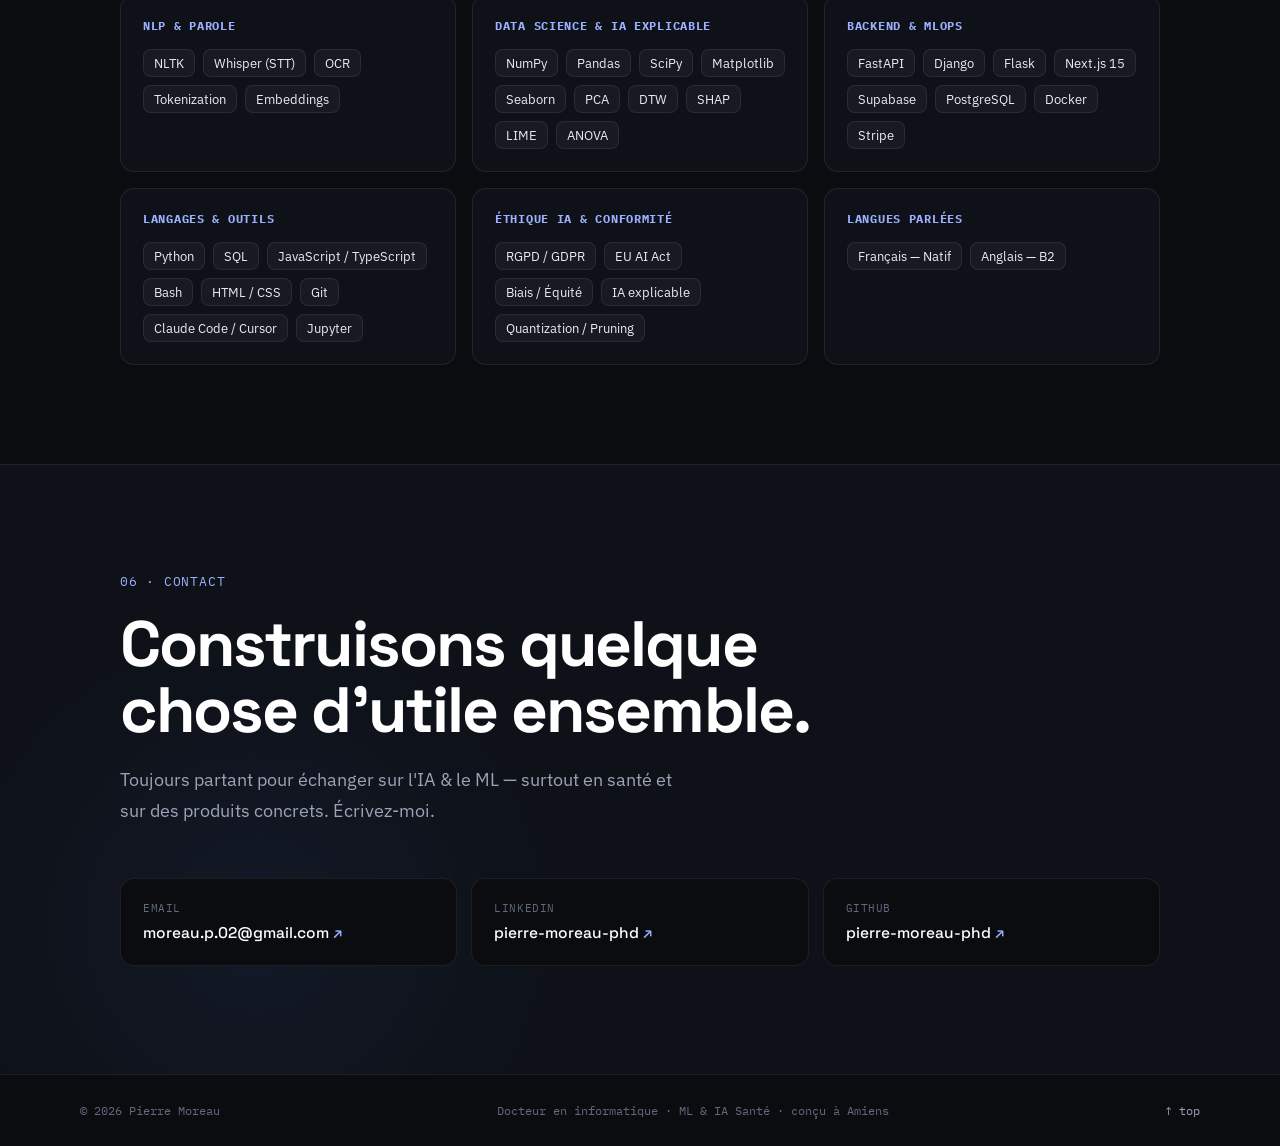
==== commit 3cfba672: "labs: image de gameplay en fond de chaque vignette (voile sombre + zoom au survol) - 7 miniatures op" ====
--- a/index-fr.html
+++ b/index-fr.html
@@ -285,37 +285,44 @@
       <p class="labs-sub">Petites expérimentations open source — du code Python où un agent apprend à jouer ou à évoluer de zéro.</p>
     </div>
     <div class="proj-grid labs-grid">
-      <article class="proj-card" data-reveal>
+      <article class="proj-card labs-card" data-reveal>
+        <div class="labs-bg" style="background-image:url('img/games/flappy-neat.jpg')"></div>
         <h3 class="proj-name">Flappy-NEAT</h3>
         <p class="proj-desc">100 agents apprennent Flappy Bird de zéro par neuro-évolution NEAT ; l&#39;un bat le record humain en ~30 générations.</p>
         <div class="tags"><span class="tag sm">NEAT</span><span class="tag sm">Neuro-évolution</span><span class="tag sm">Python</span></div>
         <a class="link-pill sm" href="https://github.com/pierre-moreau-phd/Flappy-NEAT" target="_blank" rel="noopener">GitHub ↗</a>
-      </article><article class="proj-card" data-reveal>
+      </article><article class="proj-card labs-card" data-reveal>
+        <div class="labs-bg" style="background-image:url('img/games/penalty-ai.jpg')"></div>
         <h3 class="proj-name">Penalty-AI</h3>
         <p class="proj-desc">Tireur contre gardien entraînés en self-play, convergeant vers l&#39;équilibre de Nash (stratégie mixte).</p>
         <div class="tags"><span class="tag sm">Self-play</span><span class="tag sm">RL</span><span class="tag sm">Équilibre de Nash</span></div>
         <a class="link-pill sm" href="https://github.com/pierre-moreau-phd/Penalty-AI" target="_blank" rel="noopener">GitHub ↗</a>
-      </article><article class="proj-card" data-reveal>
+      </article><article class="proj-card labs-card" data-reveal>
+        <div class="labs-bg" style="background-image:url('img/games/football-ai.jpg')"></div>
         <h3 class="proj-name">Football-AI</h3>
         <p class="proj-desc">Des mini-agents apprennent le foot en 1v1 et en équipe par renforcement — tir, dribble et parade émergent seuls.</p>
         <div class="tags"><span class="tag sm">PPO</span><span class="tag sm">Apprentissage par renforcement</span><span class="tag sm">Python</span></div>
         <a class="link-pill sm" href="https://github.com/pierre-moreau-phd/Football-AI" target="_blank" rel="noopener">GitHub ↗</a>
-      </article><article class="proj-card" data-reveal>
+      </article><article class="proj-card labs-card" data-reveal>
+        <div class="labs-bg" style="background-image:url('img/games/pacman-ai.jpg')"></div>
         <h3 class="proj-name">Pacman-AI</h3>
         <p class="proj-desc">Un agent Deep Q-Network apprend à jouer à Pac-Man depuis l&#39;état brut du jeu.</p>
         <div class="tags"><span class="tag sm">DQN</span><span class="tag sm">Gymnasium</span><span class="tag sm">Python</span></div>
         <a class="link-pill sm" href="https://github.com/pierre-moreau-phd/Pacman-AI" target="_blank" rel="noopener">GitHub ↗</a>
-      </article><article class="proj-card" data-reveal>
+      </article><article class="proj-card labs-card" data-reveal>
+        <div class="labs-bg" style="background-image:url('img/games/spaceinvaders-ai.jpg')"></div>
         <h3 class="proj-name">SpaceInvaders-AI</h3>
         <p class="proj-desc">Un agent RL joue à Space Invaders avec visualisation en direct du réseau de neurones qui s&#39;active.</p>
         <div class="tags"><span class="tag sm">RL</span><span class="tag sm">Viz réseau</span><span class="tag sm">NumPy</span></div>
         <a class="link-pill sm" href="https://github.com/pierre-moreau-phd/SpaceInvaders-AI" target="_blank" rel="noopener">GitHub ↗</a>
-      </article><article class="proj-card" data-reveal>
+      </article><article class="proj-card labs-card" data-reveal>
+        <div class="labs-bg" style="background-image:url('img/games/snake.jpg')"></div>
         <h3 class="proj-name">Snake</h3>
         <p class="proj-desc">Snake maîtrisé par Deep Q-Learning, avec comparaison multi-agents en split-screen.</p>
         <div class="tags"><span class="tag sm">Deep Q-Learning</span><span class="tag sm">MLP</span><span class="tag sm">Python</span></div>
         <a class="link-pill sm" href="https://github.com/pierre-moreau-phd/Snake" target="_blank" rel="noopener">GitHub ↗</a>
-      </article><article class="proj-card" data-reveal>
+      </article><article class="proj-card labs-card" data-reveal>
+        <div class="labs-bg" style="background-image:url('img/games/petri-ai.jpg')"></div>
         <h3 class="proj-name">Petri-AI</h3>
         <p class="proj-desc">Simulation de vie artificielle : des cellules pilotées par de petits réseaux de neurones se reproduisent, mutent et évoluent par sélection naturelle.</p>
         <div class="tags"><span class="tag sm">Réseaux de neurones</span><span class="tag sm">Vie artificielle</span><span class="tag sm">Python</span></div>
--- a/styles.css
+++ b/styles.css
@@ -509,9 +509,24 @@
   line-height: 1.18;
 }
 .labs-sub { font-family: var(--mono); font-size: 13px; color: var(--tx-mute); margin: 0; max-width: 62ch; }
-.labs-grid .proj-card { display: flex; flex-direction: column; }
+.labs-grid .proj-card { position: relative; overflow: hidden; display: flex; flex-direction: column; min-height: 210px; }
+.labs-grid .proj-card > :not(.labs-bg) { position: relative; z-index: 1; }
 .labs-grid .proj-card .tags { margin-bottom: 14px; }
 .labs-grid .proj-card .link-pill { align-self: flex-start; margin-top: auto; }
+.labs-bg {
+  position: absolute; inset: 0; z-index: 0;
+  background-size: cover; background-position: center;
+  transition: transform .5s ease;
+}
+.labs-bg::after {
+  content: ""; position: absolute; inset: 0;
+  background: linear-gradient(180deg, rgba(10,12,16,.70) 0%, rgba(10,12,16,.87) 52%, rgba(10,12,16,.95) 100%);
+  transition: background .35s ease;
+}
+.labs-grid .proj-card:hover .labs-bg { transform: scale(1.07); }
+.labs-grid .proj-card:hover .labs-bg::after {
+  background: linear-gradient(180deg, rgba(10,12,16,.48) 0%, rgba(10,12,16,.76) 52%, rgba(10,12,16,.92) 100%);
+}
 
 .pub-row {
   display: grid;
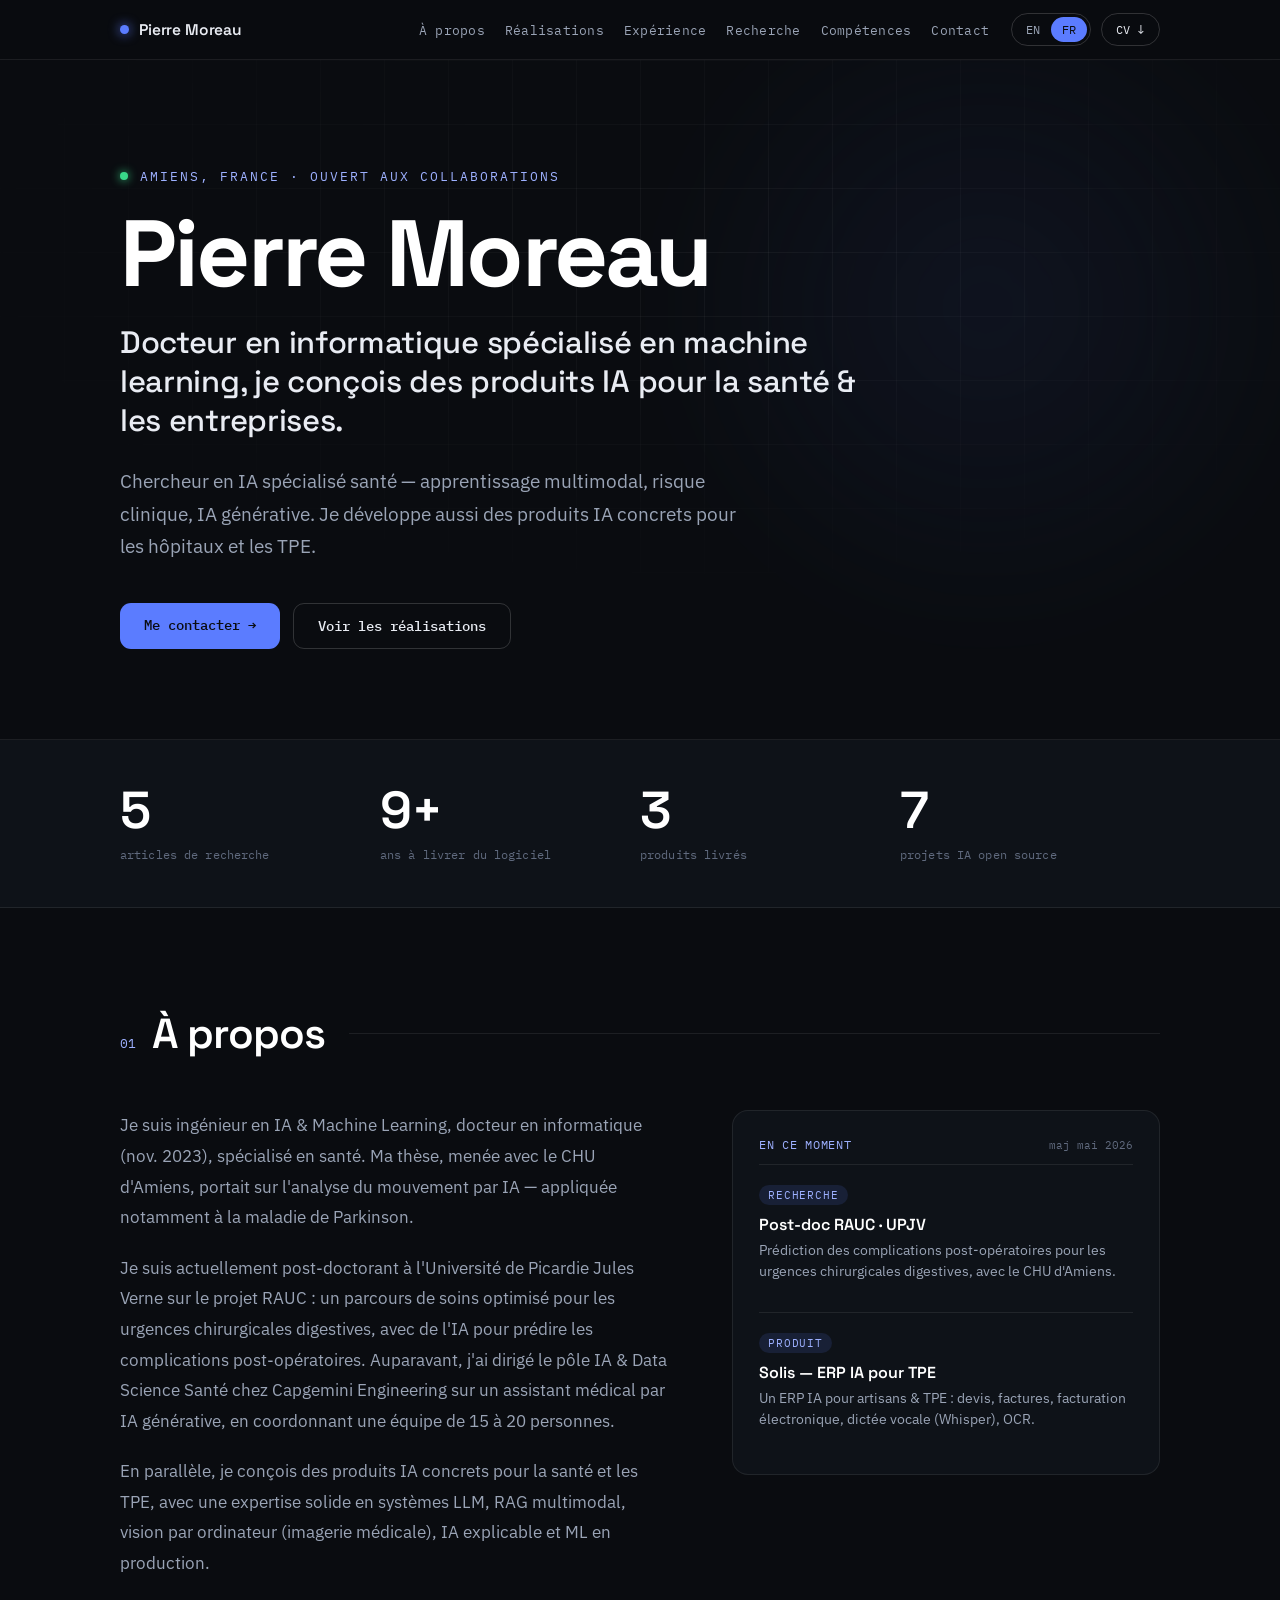
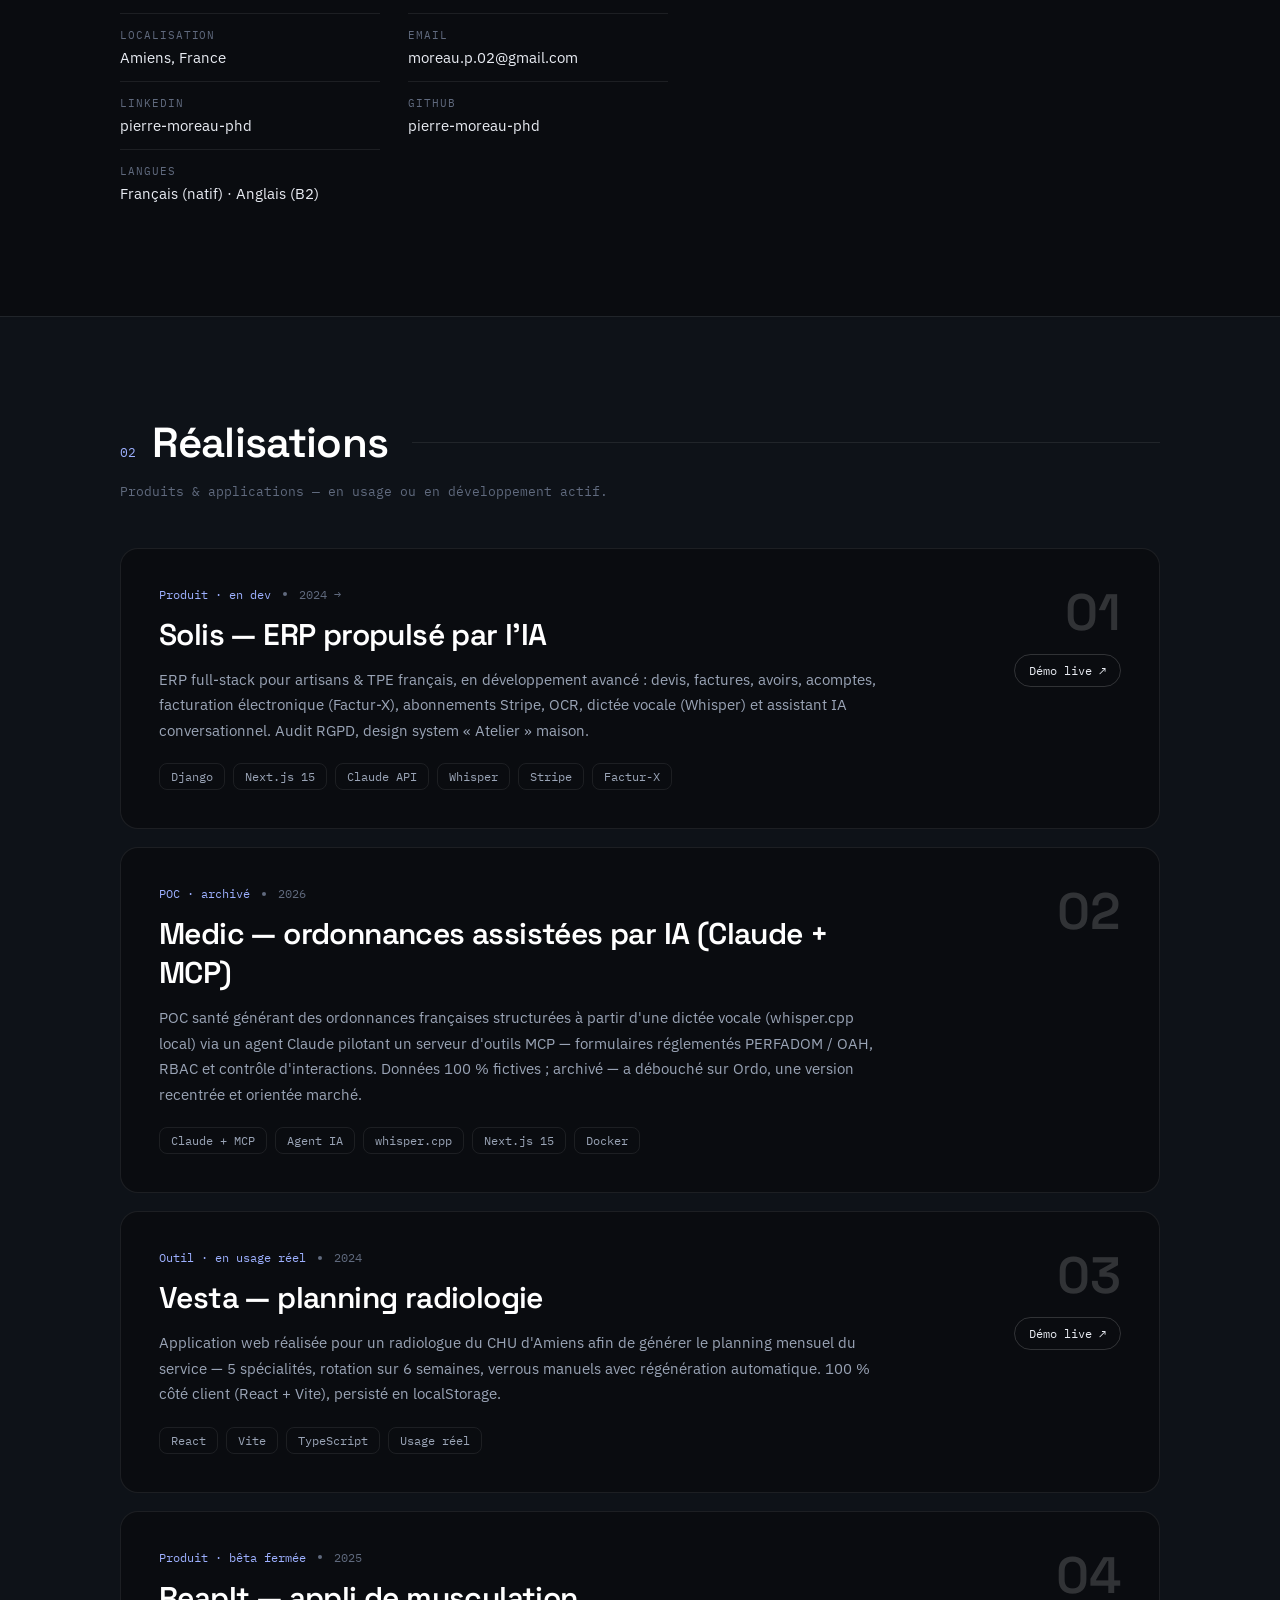
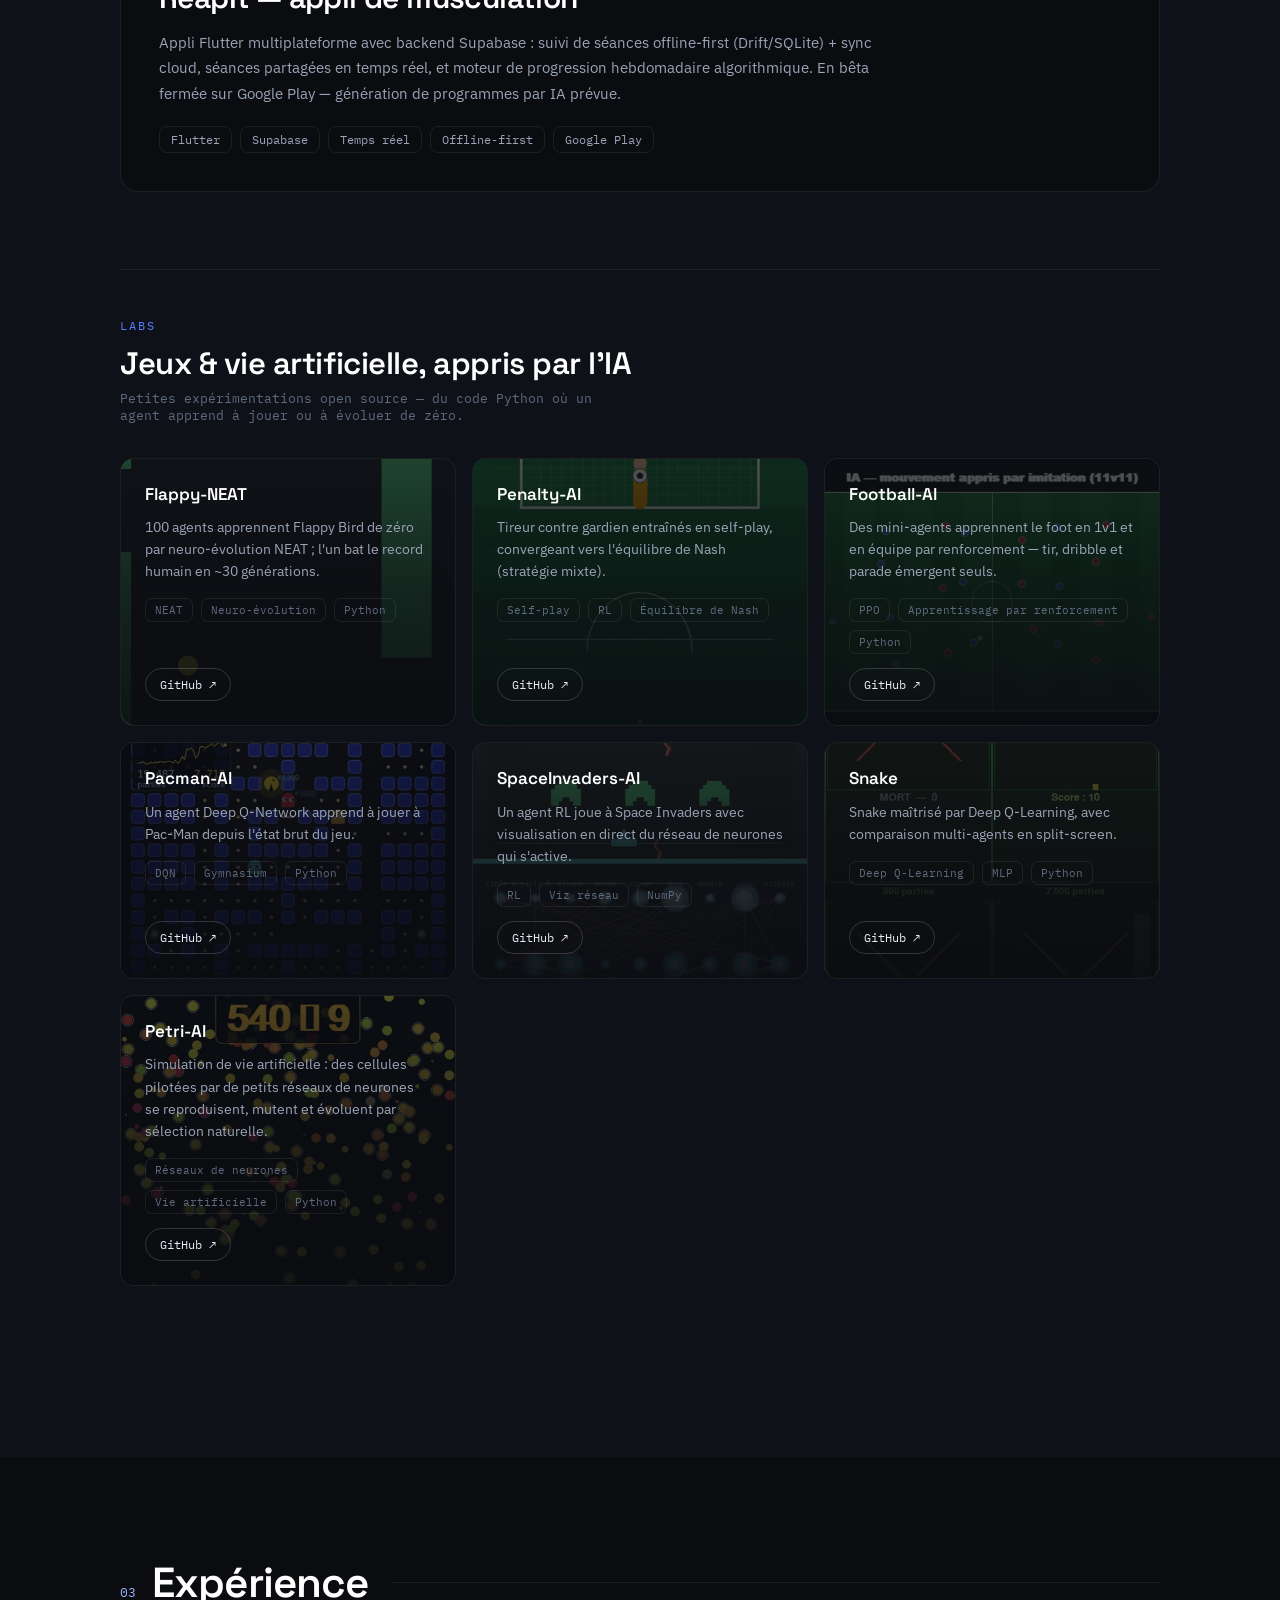
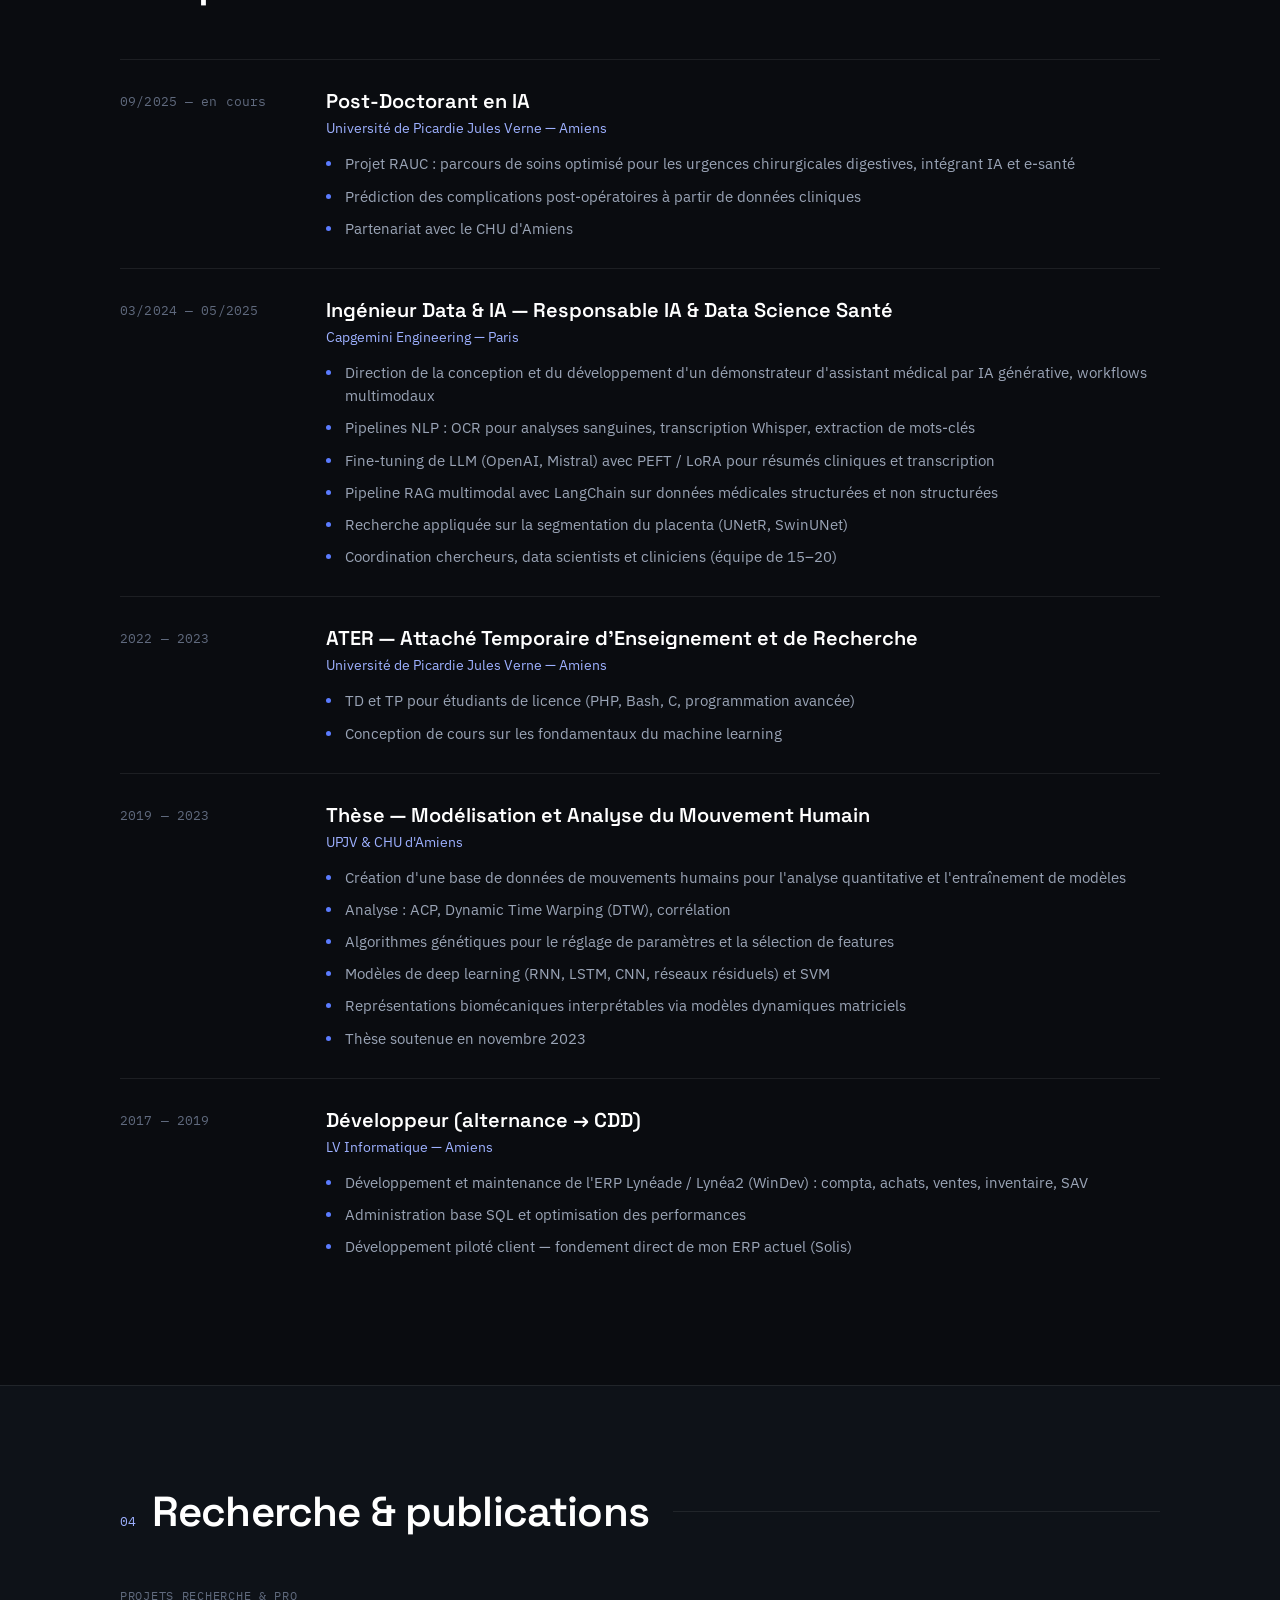
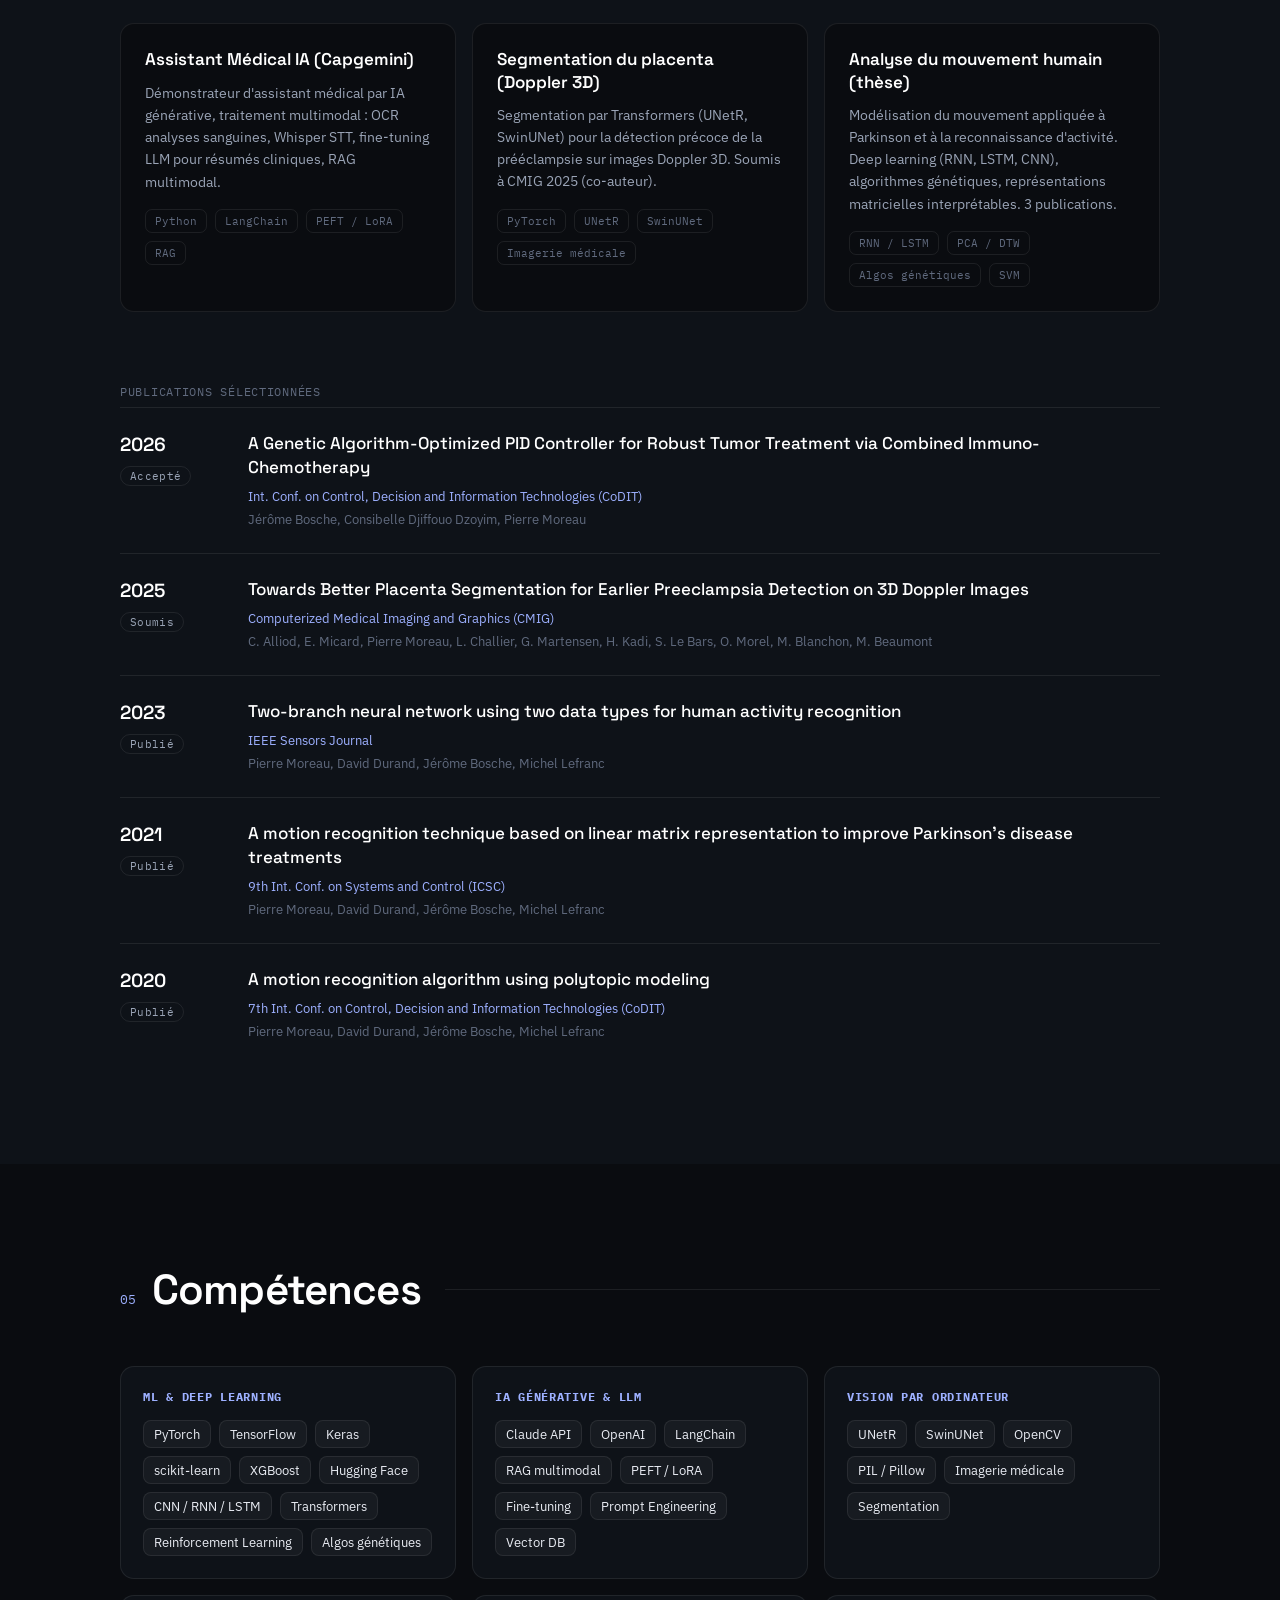
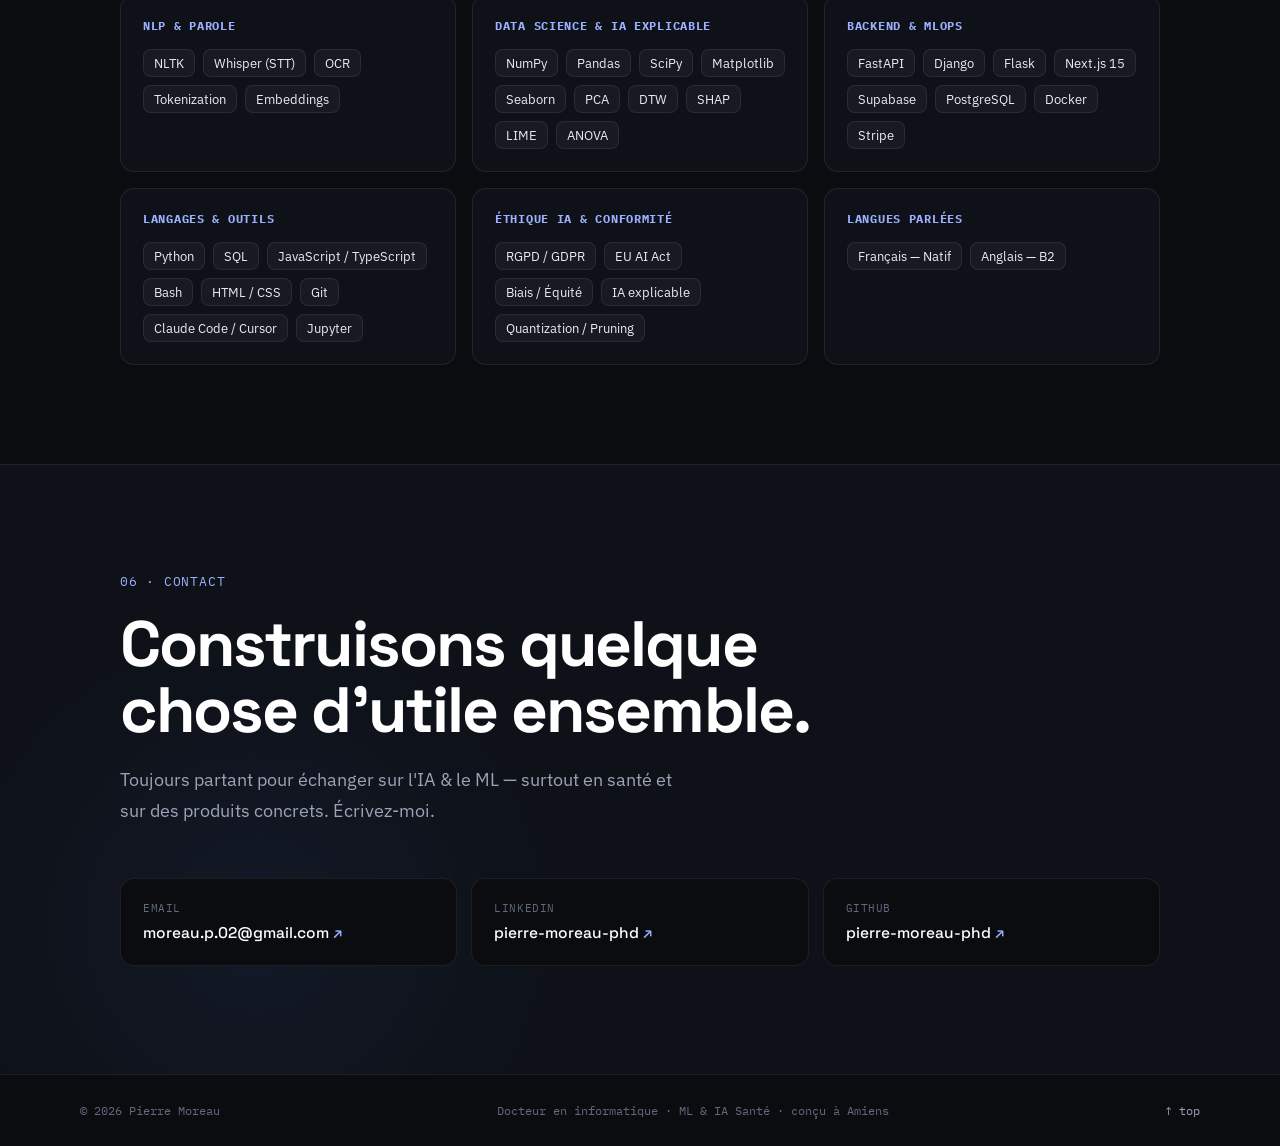
==== commit f3bf1600: "hero: métriques honnêtes + vignettes Snake/SpaceInvaders éclaircies - retire les surpromesses « AI p" ====
--- a/index-fr.html
+++ b/index-fr.html
@@ -151,16 +151,16 @@
   <div class="metrics-inner">
     <div class="metric" data-reveal>
       <div class="metric-value" data-count="5">5</div>
-      <div class="metric-label">publications scientifiques</div>
+      <div class="metric-label">articles de recherche</div>
     </div><div class="metric" data-reveal>
       <div class="metric-value" data-count="9">9+</div>
-      <div class="metric-label">ans de dev logiciel</div>
-    </div><div class="metric" data-reveal>
-      <div class="metric-value" data-count="2023">2023</div>
-      <div class="metric-label">thèse soutenue · informatique</div>
+      <div class="metric-label">ans à livrer du logiciel</div>
     </div><div class="metric" data-reveal>
       <div class="metric-value" data-count="3">3</div>
-      <div class="metric-label">produits IA en cours</div>
+      <div class="metric-label">produits livrés</div>
+    </div><div class="metric" data-reveal>
+      <div class="metric-value" data-count="7">7</div>
+      <div class="metric-label">projets IA open source</div>
     </div>
   </div>
 </section>
